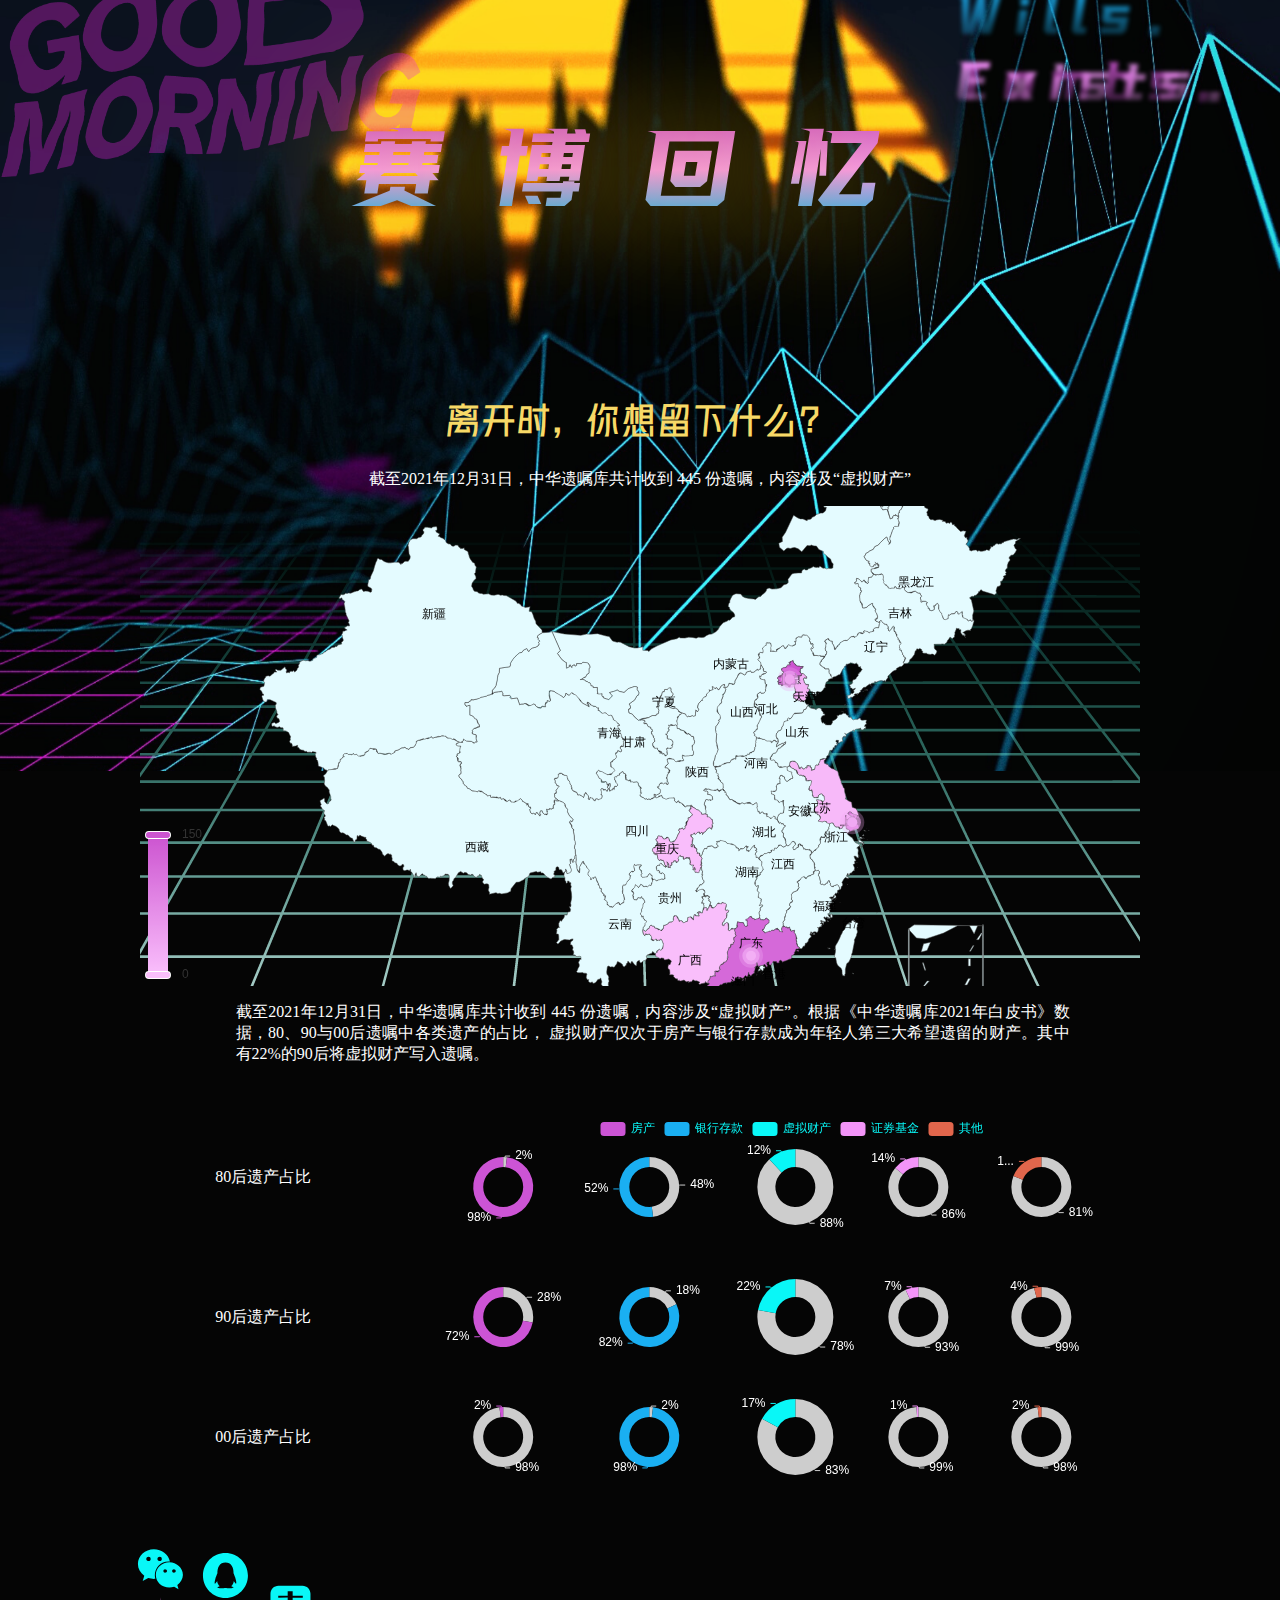
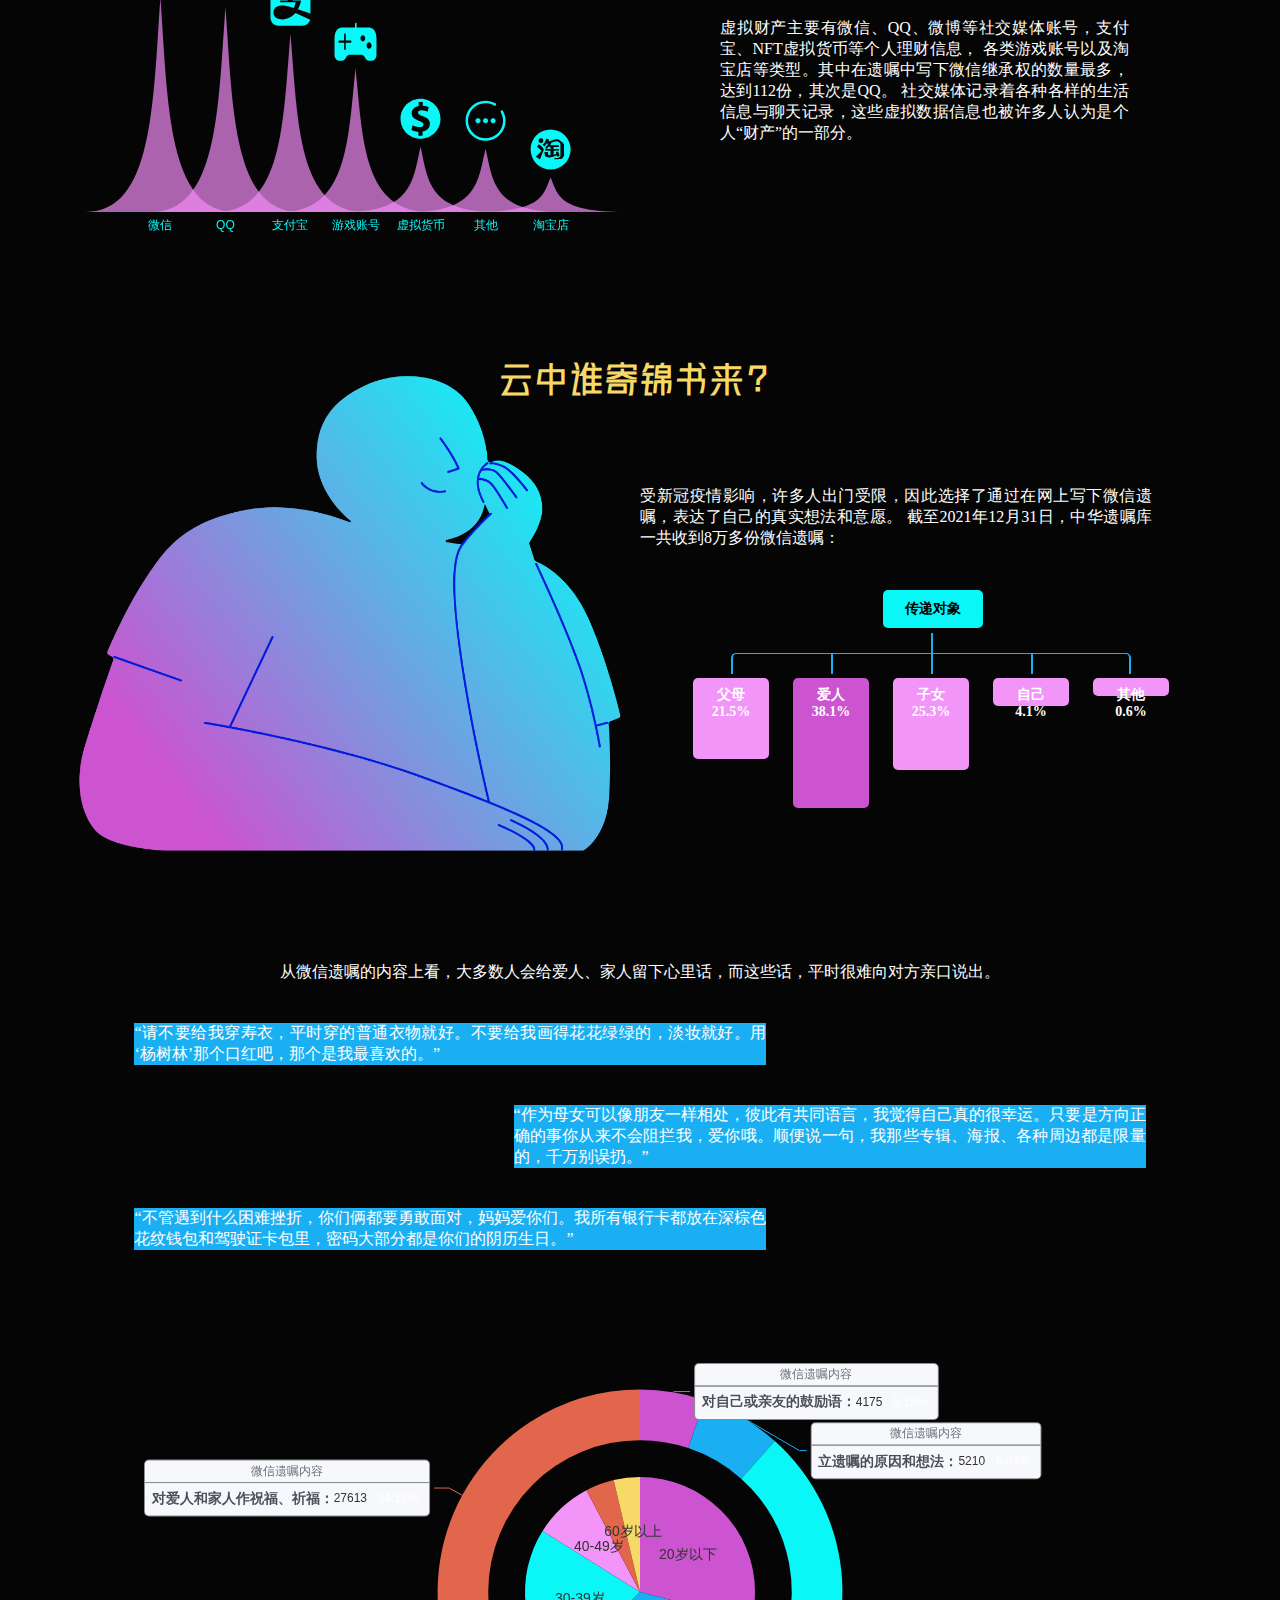
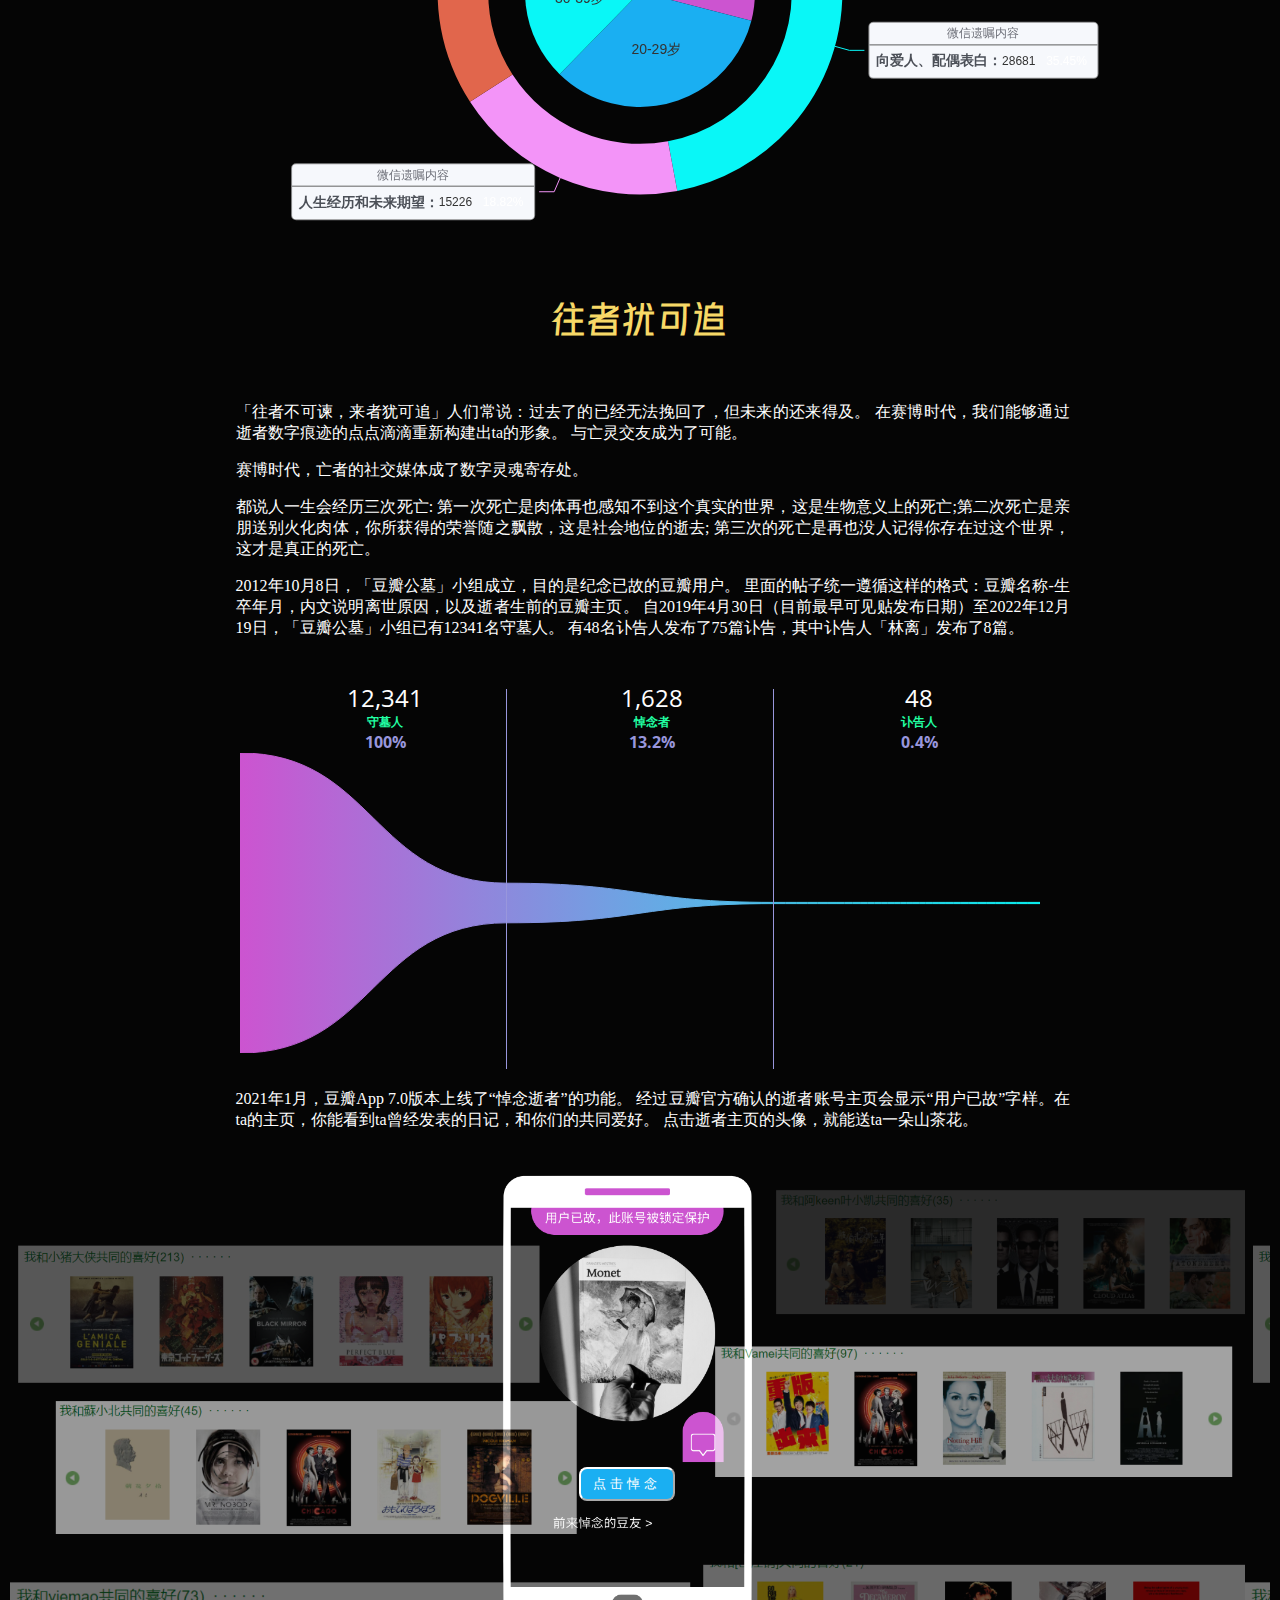
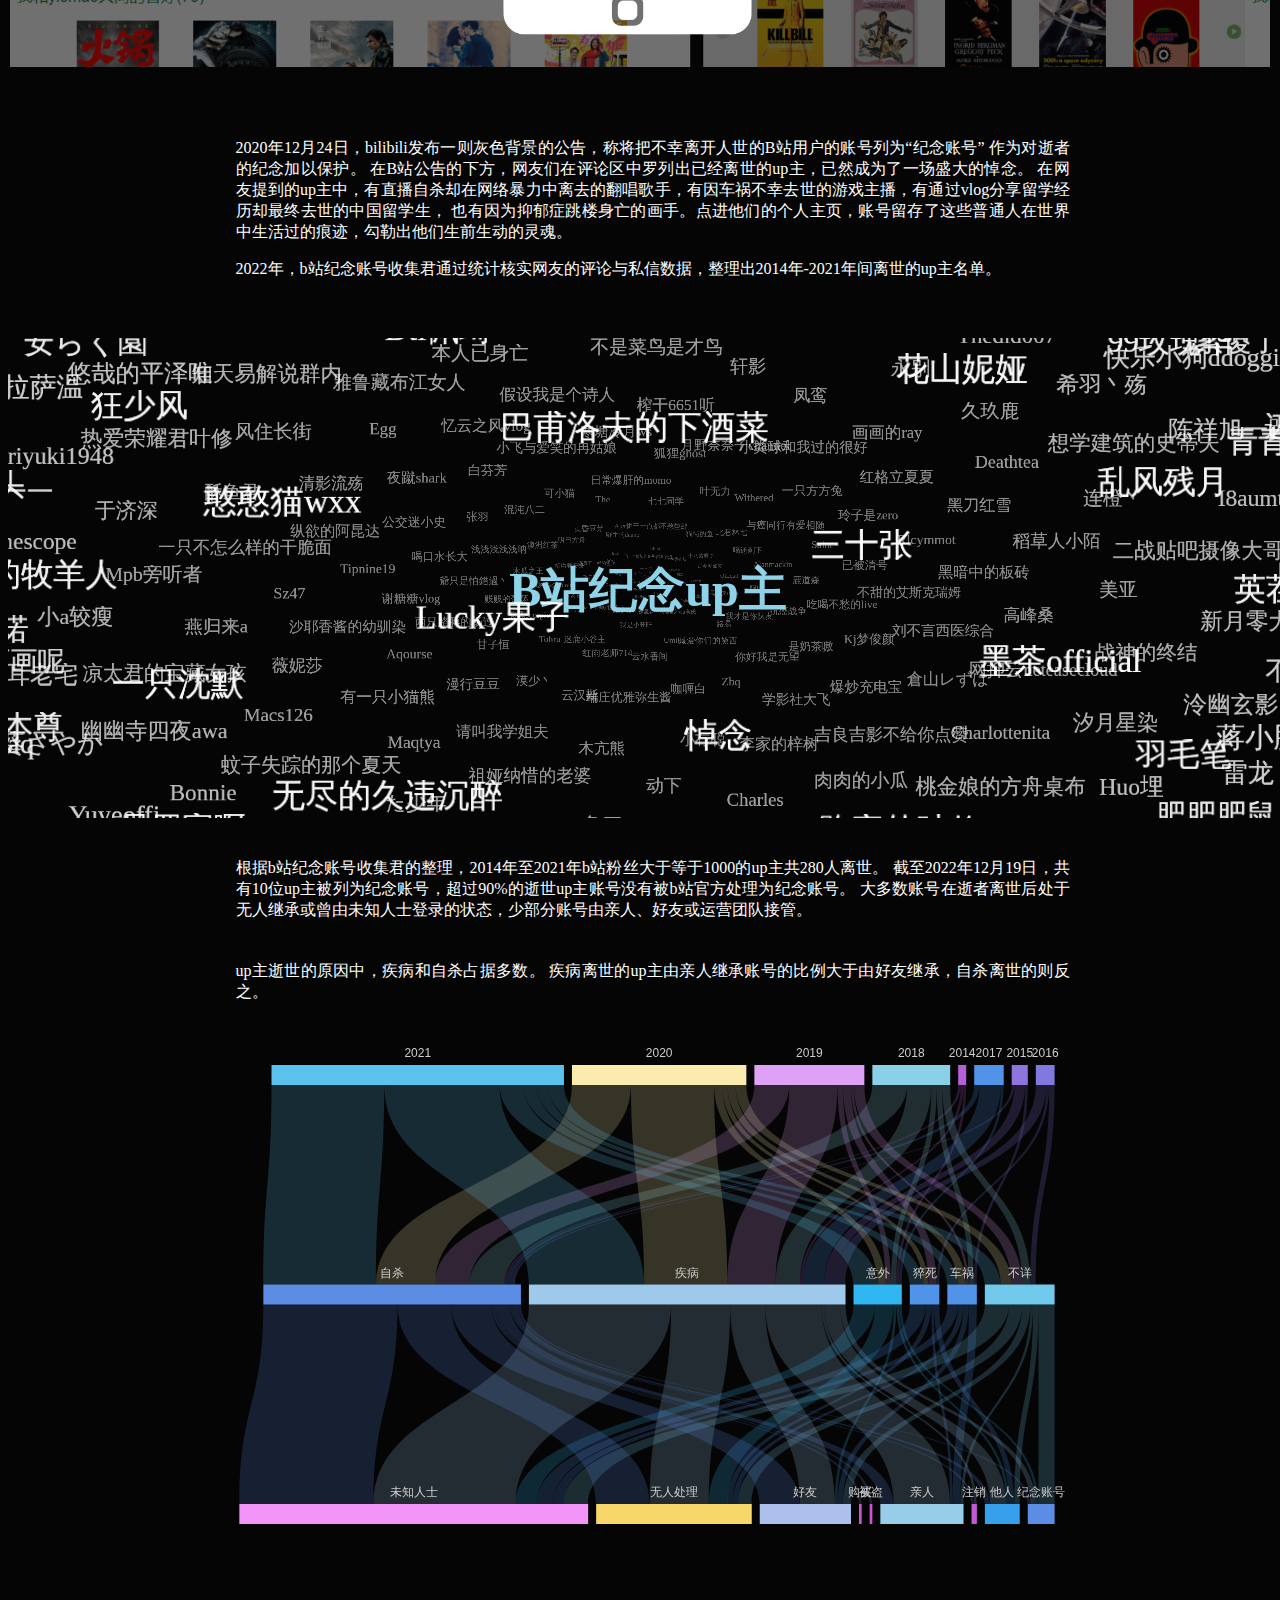
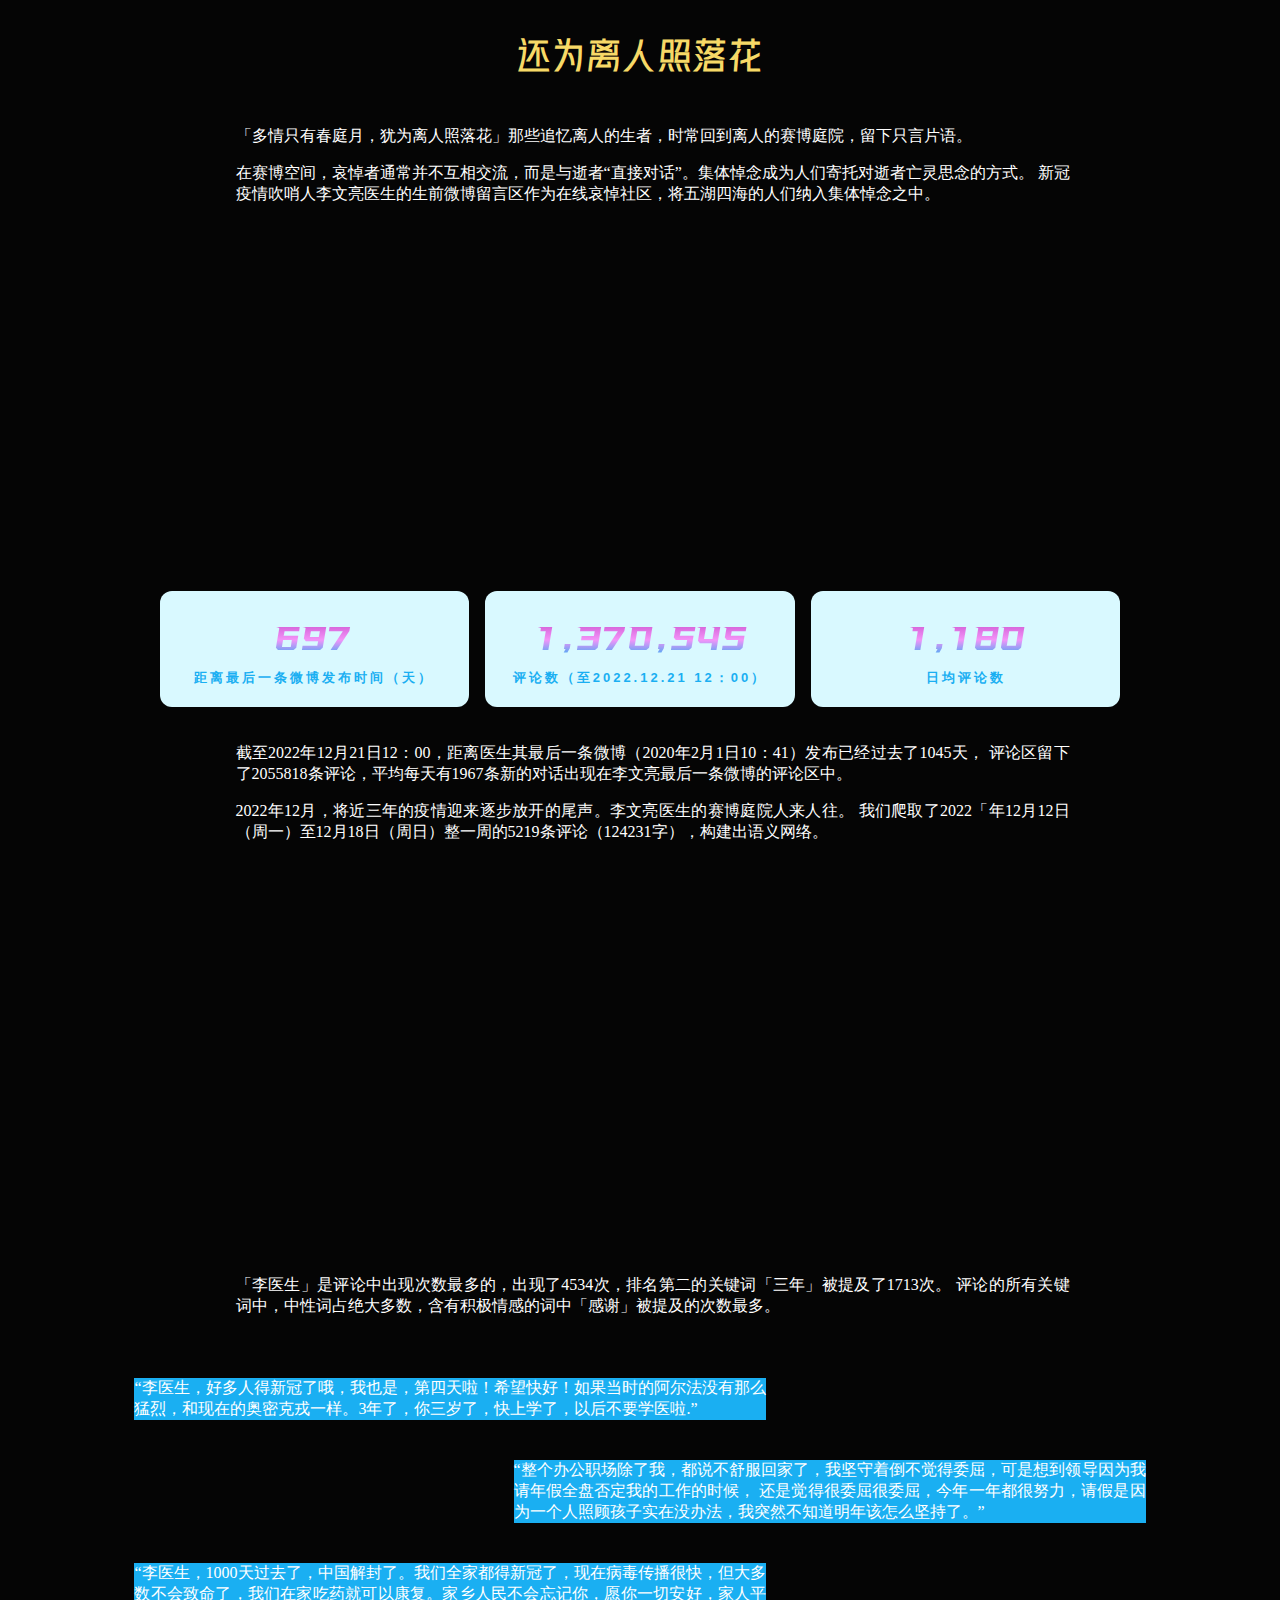
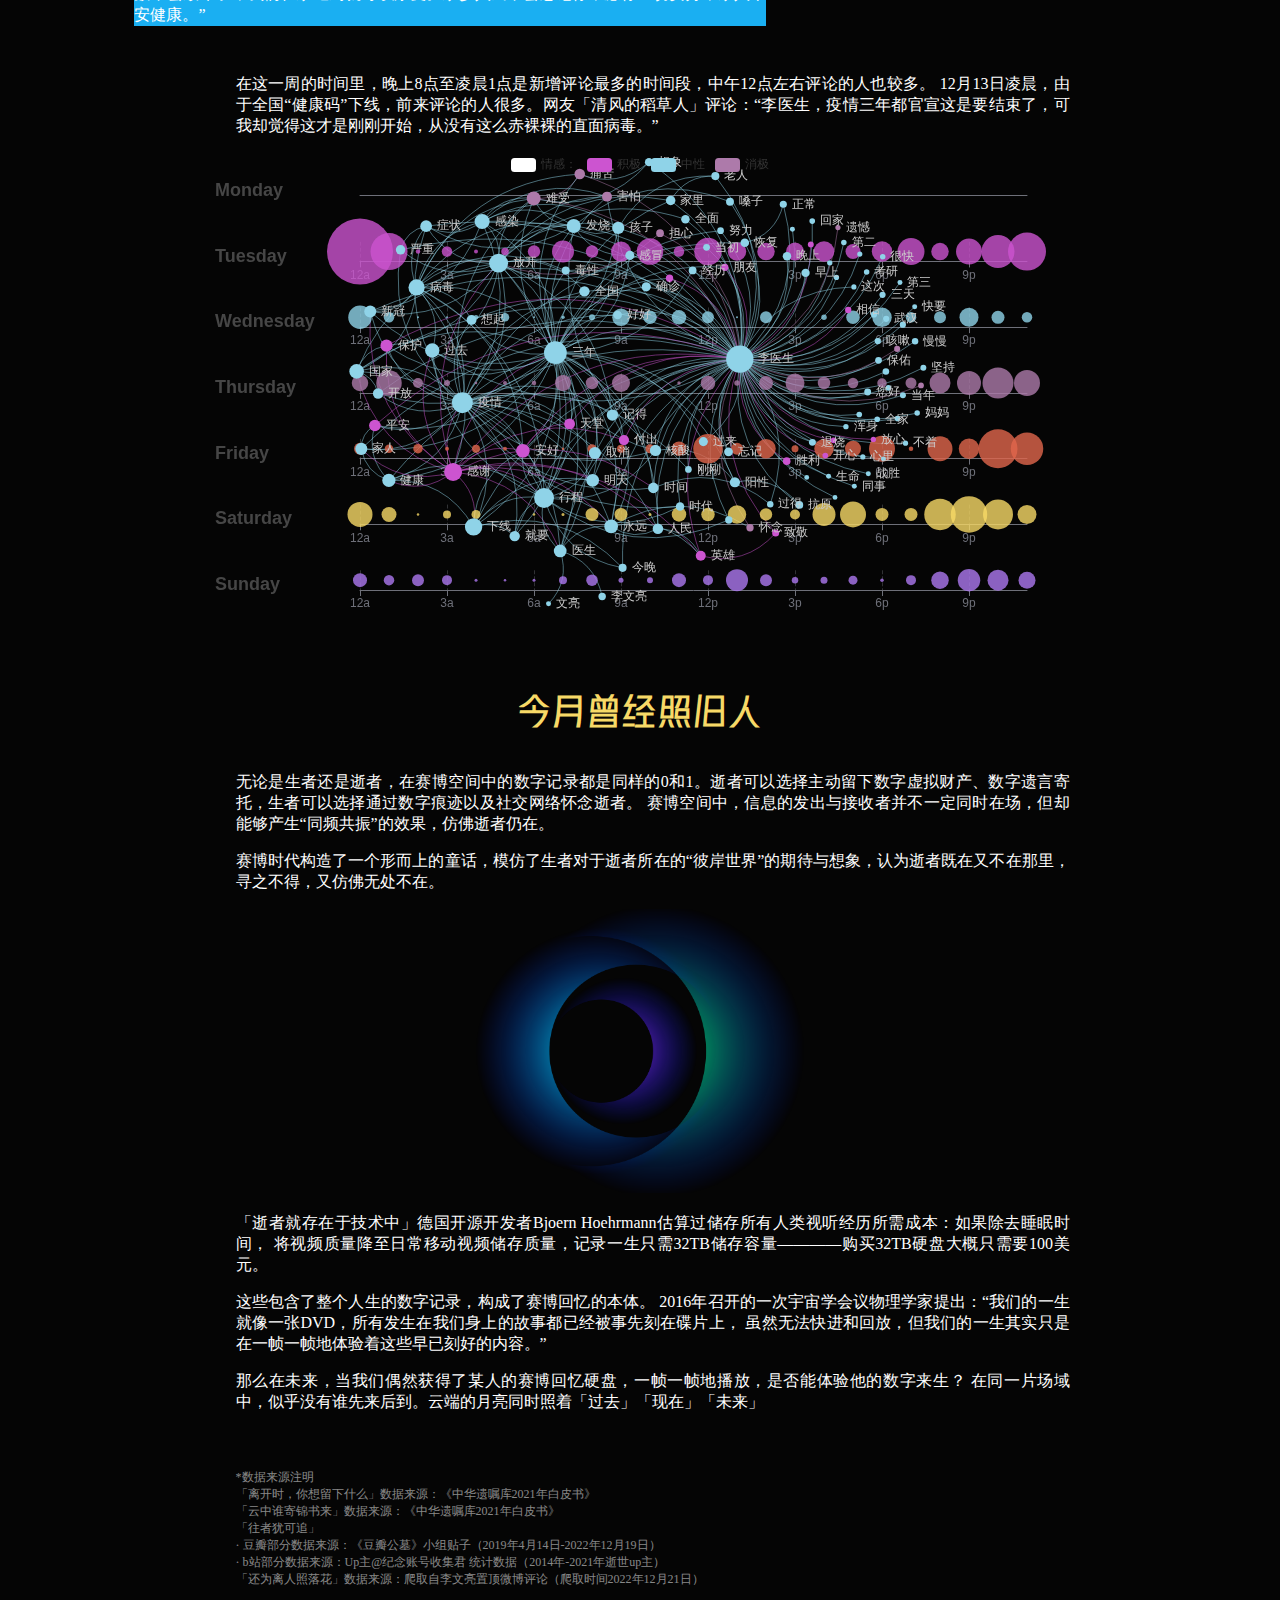
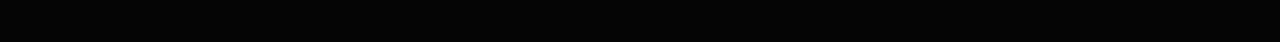
==== cyberdeath/index.html @ dbf86b45 "main" ====
<!DOCTYPE html>
<html>
    <head>
        <title>赛博回忆</title>
        <!-- 引用外部css -->
        <link rel="stylesheet" href="./css.css">
        <link rel="stylesheet" href="style2.css">
        <link rel="stylesheet" type="text/css" href="dist/css/main.min.css">
          <link rel="stylesheet" type="text/css" href="dist/css/theme.min.css">
        <!-- 引用外部javascript -->
        <script src="jquery.min.js" type="text/javascript"></script>
        <script src="tagcanvas.js" type="text/javascript"></script>
        <script src="js.js" type="text/javascript"></script>
        <script src="purple-passion.js" type="text/javascript"></script>
        <script src="echarts.min.js" type="text/javascript"></script>

    </head>
    <body>
      <h2 class="neon">赛博回忆</h2>
      <div>
        <div class="mask">
          <span data-show>Wills.</span>
          <span>Tombs.</span>
          <span>Exists.</span>
          <!-- <span>an arcade.</span> -->
        </div>
      </div>
<!-- map -->
<div class="box" style="width:100%;margin:0 auto">
    <h3>离开时，你想留下什么？</h3>
    <p class="text">截至2021年12月31日，中华遗嘱库共计收到 445 份遗嘱，内容涉及“虚拟财产”</p>
    <div id="map" style="margin:0 auto;width:1000px;height:480px;  background-image: url('img/bg/wang.png')">
      <script type="text/javascript">
        let mEcharts = echarts.init(document.getElementById('map'),'purple-passion')
        // 每个省份的遗嘱人数
        let DataPM = [
            {name: '北京', value: '148'},
            {name: '天津', value: '19'},
            {name: '广东', value: '121'},
            {name: '江苏', value: '9'},
            {name: '上海', value: '132'},
            {name: '重庆', value: '3'},
            {name: '广西', value: '2'},
            {name: '杭州', value: '7'},
            {name: '其他地区', value: '4'},
        ]
        // 涟漪特效的坐标
        let scatterData = [
            {value: [116.405285,39.904989]},
            {value: [121.472644,31.231706]},
            {value: [113.280637,23.125178]}
        ]
        // 使用axios获取中国地图的json数据，获取成功之后，调用回调函数
        $.get('json/map/china.json', function(ret) {
            // echarts全局注册中国地图
            echarts.registerMap('china', ret)
            let option = {
                geo: {
                    // 类型为地图
                    type: 'map',
                    // 地图的数据，必须和echarts全局中注册的china名称一致
                    map: 'china',
                    // 显示地图各个省份的名称
                    label: {
                        show: true},
                    // 地图的缩放比例
                    zoom:1.52,
                    // 设置允许拖动缩放
                    roam: true,
                    // 以经纬度作为地图的中心点
                    // center: [121.509062, 25.044332]
                    itemStyle:{areaColor:'#E4FBFF',
                    aspectScale:0.5
                    }
                },
                tooltip: {
                  trigger: 'item',
                  showDelay: 0,
                  transitionDuration: 0.2
                },
                series: [
                    {name: '涉及虚拟财产遗嘱数',
                        // 每个省的遗嘱数据
                        data: DataPM,
                        // 将数据和geo进行关联
                        geoIndex: 0,
                        // 关联的类型
                        type: 'map'
                    },
                    {
                        // 图形类型为涟漪图
                        type: 'effectScatter',
                        // 涟漪的坐标数据
                        data: scatterData,
                        // 以geo为坐标进行显示
                        coordinateSystem: 'geo',
                        // 涟漪特效的配置
                        rippleEffect: {
                            // 特效的缩放比例
                            scale: 3
                        }
                    }
                ],
                //
                visualMap: {
                    // 指定最小值
                    min: 0,
                    // 指定最大值
                    max: 150,
                    // 指定空气质量变化的颜色
                    inRange: {
                        color: ['#FABFFC', '#cc54d0']
                    },
                    // 出现滑块，过滤空气质量的城市
                    calculable: true
                }
            }
            // 指定配置及数据到echarts中
            mEcharts.setOption(option)
        })
      </script>
    </div>
</div>

<!-- 三代人遗嘱对比 -->
<div style="width:100%;height:400px;margin-bottom:120px">
  <p class="text" style="width:66%;padding-left:18%;text-align:justify">
    截至2021年12月31日，中华遗嘱库共计收到 445 份遗嘱，内容涉及“虚拟财产”。根据《中华遗嘱库2021年白皮书》数据，80、90与00后遗嘱中各类遗产的占比，
    虚拟财产仅次于房产与银行存款成为年轻人第三大希望遗留的财产。其中有22%的90后将虚拟财产写入遗嘱。</p><br><br>
  <!-- 80后 -->
  <div style="width:24%;height:140px;float:left">
    <p class="text" style="margin-top: 50px;float:right;">80后遗产占比</p>
  </div>
  <div id="pie" style="height:140px;width:76%;float:right;">

    <!-- !!!! 饼图绘制 !!!! -->
      <script type="text/javascript">
        var myChart = echarts.init(document.getElementById('pie'),'purple-passion');

        var labelTop = {
            normal : {
              label : {
                  show : true,
                  position : 'center',
                  formatter : '{b}',
                  textStyle: {
                    baseline : 'bottom'
                  }
              },
              labelLine : {
                  show : false
                },
              }
          };

        var labelFromatter = {
          normal : {
            label : {
                formatter : function (params){
                    return params.value + '%'
                },
            textStyle: {
                    baseline : 'top'
                }
            },
            labelLine : {
                show :true,
                length:1,
                length2:5
            }
          },
        };
        var labelBottom = {
            normal : {
              color: 'rgba(255,255,255,0.8)',
              label : {
                  show : true,
                  position : 'center'
              },
              labelLine : {
                  show : false,
              }
            },

            };
        var radius = [20, 30];

        myChart.setOption({
        color:["#cc54d5",
          "#1aaff2",
          "#09F7F7",
          "#f394f8",
          "#e1664c",
          "#f7d967",
          ],
        legend: {
          x : 'center',
          y : 'top',
          color:'#fff',
          textStyle:{color:'#09F7F7'},
          data:[
              '房产','银⾏存款','虚拟财产','证券基⾦','其他']},

        series : [
          {
              type : 'pie',
              center : ['20%', '50%'],
              radius : radius,
              x: '0%', // for funnel
              itemStyle : labelFromatter,
              data : [
                  {name:'other', value:2, itemStyle : labelBottom},
                  {name:'房产', value:98,itemStyle : labelTop}
              ]
          },
          {
              type : 'pie',
              center : ['20%', '50%'],
              radius : radius,
              x:'19%', // for funnel
              itemStyle : labelFromatter,
              data : [
                  {name:'other', value:48, itemStyle : labelBottom},
                  {name:'银⾏存款', value:52,itemStyle : labelTop}
              ]
          },
          {
              type : 'pie',
              center : ['20%', '50%'],
              radius : [20, 38],
              x:'38%', // for funnel
              itemStyle : labelFromatter,
              data : [
                  {name:'other', value:88, itemStyle : labelBottom},
                  {name:'虚拟财产', value:12,itemStyle : labelTop}
              ]
          },
          {
              type : 'pie',
              center :['20%', '50%'],
              radius : radius,
              x:'54%', // for funnel
              itemStyle : labelFromatter,
              data : [
                  {name:'other', value:86, itemStyle : labelBottom},
                  {name:'证券基⾦', value:14,itemStyle : labelTop}
              ]
          },
          {
              type : 'pie',
              center : ['20%', '50%'],
              radius : radius,
              x:'70%', // for funnel
              itemStyle : labelFromatter,
              data : [
                  {name:'other', value:81, itemStyle : labelBottom},
                  {name:'其他', value:19,itemStyle : labelTop}
              ]
          },

        ],
        label: {
          color: "#fff"
        }
            });
      </script>
  </div>
  <!-- 90后 -->
  <div style="width:24%;height:120px;float:left;">
    <p class="text" style="margin-top: 50px;float:right;">90后遗产占比</p>
  </div>
  <div id="pie2" style="height:120px;width:76%;float:right;">
    <!-- !!!! 饼图绘制 !!!! -->
      <script type="text/javascript">
        var myChart = echarts.init(document.getElementById('pie2'),'purple-passion');
        var labelTop = {
            normal : {
              label : {
                  show : true,
                  position : 'center',
                  formatter : '{b}',
                  textStyle: {
                    baseline : 'bottom'
                  }
              },
              labelLine : {
                  show : false
                },
              }
          };

        var labelFromatter = {
          normal : {
            label : {
                formatter : function (params){
                    return params.value + '%'
                },
            textStyle: {
                    baseline : 'top'
                }
            },
            labelLine : {
                show :true,
                length:1,
                length2:5
            }
          },
        };
        var labelBottom = {
            normal : {
              color: 'rgba(255,255,255,0.8)',
              label : {
                  show : true,
                  position : 'center'
              },
              labelLine : {
                  show : false,
              }
            },

            };
        var radius = [20, 30];

        myChart.setOption({
        color:["#cc54d5",
          "#1aaff2",
          "#09F7F7",
          "#f394f8",
          "#e1664c",
          "#f7d967",
          ],

        series : [
          {
              type : 'pie',
              center : ['20%', '50%'],
              radius : radius,
              x: '0%', // for funnel
              itemStyle : labelFromatter,
              data : [
                  {name:'other', value:28, itemStyle : labelBottom},
                  {name:'房产', value:72,itemStyle : labelTop}
              ]
          },
          {
              type : 'pie',
              center : ['20%', '50%'],
              radius : radius,
              x:'19%', // for funnel
              itemStyle : labelFromatter,
              data : [
                  {name:'other', value:18, itemStyle : labelBottom},
                  {name:'银⾏存款', value:82,itemStyle : labelTop}
              ]
          },
          {
              type : 'pie',
              center : ['20%', '50%'],
              radius : [20, 38],
              x:'38%', // for funnel
              itemStyle : labelFromatter,
              data : [
                  {name:'other', value:78, itemStyle : labelBottom},
                  {name:'虚拟财产', value:22,itemStyle : labelTop}
              ]
          },
          {
              type : 'pie',
              center :['20%', '50%'],
              radius : radius,
              x:'54%', // for funnel
              itemStyle : labelFromatter,
              data : [
                  {name:'other', value:93, itemStyle : labelBottom},
                  {name:'证券基⾦', value:7,itemStyle : labelTop}
              ]
          },
          {
              type : 'pie',
              center : ['20%', '50%'],
              radius : radius,
              x:'70%', // for funnel
              itemStyle : labelFromatter,
              data : [
                  {name:'other', value:99, itemStyle : labelBottom},
                  {name:'其他', value:4,itemStyle : labelTop}
              ]
          }

        ],
        label: {
          color: "#fff"
        }
            });
      </script>
  </div>
  <!-- 00后 -->
        <div style="width:24%;height:120px;float:left;margin">
          <p class="text" style="margin-top: 50px;float:right;">00后遗产占比</p>
        </div>
        <div id="pie3" style="height:120px;width:76%;float:right;">
          <!-- !!!! 饼图绘制 !!!! -->
            <script type="text/javascript">
              var myChart = echarts.init(document.getElementById('pie3'),'purple-passion');
              var labelTop = {
                  normal : {
                    label : {
                        show : true,
                        position : 'center',
                        formatter : '{b}',
                        textStyle: {
                          baseline : 'bottom'
                        }
                    },
                    labelLine : {
                        show : false
                      },
                    }
                };

              var labelFromatter = {
                normal : {
                  label : {
                      formatter : function (params){
                          return params.value + '%'
                      },
                  textStyle: {
                          baseline : 'top'
                      }
                  },
                  labelLine : {
                      show :true,
                      length:1,
                      length2:5
                  }
                },
              };
              var labelBottom = {
                  normal : {
                    color: 'rgba(255,255,255,0.8)',
                    label : {
                        show : true,
                        position : 'center'
                    },
                    labelLine : {
                        show : false,
                    }
                  },

                  };
              var radius = [20, 30];

              myChart.setOption({
              color:["#cc54d5",
                "#1aaff2",
                "#09F7F7",
                "#f394f8",
                "#e1664c",
                "#f7d967",
                ],


              series : [
                {
                    type : 'pie',
                    center : ['20%', '50%'],
                    radius : radius,
                    x: '0%', // for funnel
                    itemStyle : labelFromatter,
                    data : [
                        {name:'other', value:98, itemStyle : labelBottom},
                        {name:'房产', value:2,itemStyle : labelTop}
                    ]
                },
                {
                    type : 'pie',
                    center :  ['20%', '50%'],
                    radius : radius,
                    x:'19%', // for funnel
                    itemStyle : labelFromatter,
                    data : [
                        {name:'other', value:2, itemStyle : labelBottom},
                        {name:'银⾏存款', value:98,itemStyle : labelTop}
                    ]
                },
                {
                    type : 'pie',
                    center : ['20%', '50%'],
                    radius : [20, 38],
                    x:'38%', // for funnel
                    itemStyle : labelFromatter,
                    data : [
                        {name:'other', value:83, itemStyle : labelBottom},
                        {name:'虚拟财产', value:17,itemStyle : labelTop}
                    ]
                },
                {
                    type : 'pie',
                    center :['20%', '50%'],
                    radius : radius,
                    x:'54%', // for funnel
                    itemStyle : labelFromatter,
                    data : [
                        {name:'other', value:99, itemStyle : labelBottom},
                        {name:'证券基⾦', value:1,itemStyle : labelTop}
                    ]
                },
                {
                    type : 'pie',
                    center : ['20%', '50%'],
                    radius : radius,
                    x:'70%', // for funnel
                    itemStyle : labelFromatter,
                    data : [
                        {name:'other', value:98, itemStyle : labelBottom},
                        {name:'其他', value:2,itemStyle : labelTop}
                    ]
                },

              ],
              label: {
                color: "#fff"
              }
                  });
            </script>
        </div>
</div>

<!-- 虚拟财产类型 -->
<div class="box" style="width:90%;height:360px;margin:0 auto">
    <div style="float: right;width:50%;">
      <p class="text-long" style="padding:80px">
        虚拟财产主要有微信、QQ、微博等社交媒体账号，支付宝、NFT虚拟货币等个人理财信息，
        各类游戏账号以及淘宝店等类型。其中在遗嘱中写下微信继承权的数量最多，达到112份，其次是QQ。
        社交媒体记录着各种各样的生活信息与聊天记录，这些虚拟数据信息也被许多人认为是个人“财产”的一部分。
        </p>
    </div>
    <div id="container" style="width:50%;height:360px;margin:0"></div>
    <script type="text/javascript">
      var dom = document.getElementById('container');
      var myChart = echarts.init(dom, 'purple-passion', {
        renderer: 'canvas',
        useDirtyRect: false
      });
      var app = {};
      var option;
      const pathSymbols = {
        taobao:
          'path://M512 73.28A438.72 438.72 0 1 0 950.72 512 438.72 438.72 0 0 0 512 73.28zM301.44 266.4a52.64 52.64 0 1 1-52.64 52.64 52.64 52.64 0 0 1 52.64-52.64z m-23.68 464l-89.12-64s124.96-102.56 117.92-136.64-93.12-76.64-93.12-76.64l40-56.48s102.56 67.04 109.6 120.16-85.28 213.44-85.28 213.44z m529.44-100.16s-8.32 67.2-65.92 90.72-146.24 5.92-146.24 5.92l4.8-36.64s52.96 11.84 85.92 1.28a67.2 67.2 0 0 0 42.56-36.64V392a75.04 75.04 0 0 0-35.36-45.92c-30.72-18.72-46.08-16-79.04-11.68a393.44 393.44 0 0 0-83.68 28.16l-28.16 55.36h190.88v37.76H576v47.2h121.6v32.96l-119.04 4.64v89.6l56.64-24.8-4.64-38.88 45.92-9.44 34.08 89.6L654.08 672l-7.2-32s-106.88 45.12-149.76 48-84.96-6.72-105.44-35.68-16-87.2-16-87.2l76.16 1.92a82.08 82.08 0 0 0 9.12 54.08c15.04 20.96 48.96 16 48.96 16v-99.04l-117.76-3.52v-32H512l-1.28-47.2-36.96-7.36s-30.56 48-50.72 46.56S400 466.24 400 466.24l64.8-80-35.2-3.68-53.12 62.56-40-35.36a294.56 294.56 0 0 0 51.84-64 281.28 281.28 0 0 0 30.56-75.36l64.8 25.92-18.88 36.48s4.8 4.8 21.28 2.4 124.96-56.48 199.04-43.52 121.44 71.84 121.44 117.76z',
        weixin:
          'path://M664.250054 368.541681c10.015098 0 19.892049 0.732687 29.67281 1.795902-26.647917-122.810047-159.358451-214.077703-310.826188-214.077703-169.353083 0-308.085774 114.232694-308.085774 259.274068 0 83.708494 46.165436 152.460344 123.281791 205.78483l-30.80868 91.730191 107.688651-53.455469c38.558178 7.53665 69.459978 15.308661 107.924012 15.308661 9.66308 0 19.230993-0.470721 28.752858-1.225921-6.025227-20.36584-9.521864-41.723264-9.521864-63.862493C402.328693 476.632491 517.908058 368.541681 664.250054 368.541681zM498.62897 285.87389c23.200398 0 38.557154 15.120372 38.557154 38.061874 0 22.846334-15.356756 38.156018-38.557154 38.156018-23.107277 0-46.260603-15.309684-46.260603-38.156018C452.368366 300.994262 475.522716 285.87389 498.62897 285.87389zM283.016307 362.090758c-23.107277 0-46.402843-15.309684-46.402843-38.156018 0-22.941502 23.295566-38.061874 46.402843-38.061874 23.081695 0 38.46301 15.120372 38.46301 38.061874C321.479317 346.782098 306.098002 362.090758 283.016307 362.090758zM945.448458 606.151333c0-121.888048-123.258255-221.236753-261.683954-221.236753-146.57838 0-262.015505 99.348706-262.015505 221.236753 0 122.06508 115.437126 221.200938 262.015505 221.200938 30.66644 0 61.617359-7.609305 92.423993-15.262612l84.513836 45.786813-23.178909-76.17082C899.379213 735.776599 945.448458 674.90216 945.448458 606.151333zM598.803483 567.994292c-15.332197 0-30.807656-15.096836-30.807656-30.501688 0-15.190981 15.47546-30.477129 30.807656-30.477129 23.295566 0 38.558178 15.286148 38.558178 30.477129C637.361661 552.897456 622.099049 567.994292 598.803483 567.994292zM768.25071 567.994292c-15.213493 0-30.594809-15.096836-30.594809-30.501688 0-15.190981 15.381315-30.477129 30.594809-30.477129 23.107277 0 38.558178 15.286148 38.558178 30.477129C806.808888 552.897456 791.357987 567.994292 768.25071 567.994292z',
        qq:
          'path://M512 64C264.6 64 64 264.6 64 512s200.6 448 448 448 448-200.6 448-448S759.4 64 512 64z m210.5 612.4c-11.5 1.4-44.9-52.7-44.9-52.7 0 31.3-16.2 72.2-51.1 101.8 16.9 5.2 54.9 19.2 45.9 34.4-7.3 12.3-125.6 7.9-159.8 4-34.2 3.8-152.5 8.3-159.8-4-9.1-15.2 28.9-29.2 45.8-34.4-35-29.5-51.1-70.4-51.1-101.8 0 0-33.4 54.1-44.9 52.7-5.4-0.7-12.4-29.6 9.4-99.7 10.3-33 22-60.5 40.2-105.8-3.1-116.9 45.3-215 160.4-215 113.9 0 163.3 96.1 160.4 215 18.1 45.2 29.9 72.8 40.2 105.8 21.7 70.1 14.6 99.1 9.3 99.7z',

        game:
          'path://M1009.2544 537.2928 1009.2544 434.8928c0-162.9184-114.176-198.9632-187.2896-198.9632L541.9008 235.9296c0.4096-1.536 0.7168-3.2768 0.7168-4.9152l0-65.8432c0-10.3424-8.3968-18.7392-18.7392-18.7392-10.3424 0-18.7392 8.3968-18.7392 18.7392l0 65.8432c0 1.7408 0.2048 3.3792 0.7168 4.9152l-3.8912 0L210.2272 235.9296c-73.1136 0-187.2896 36.0448-187.2896 198.9632l0 102.5024 0 29.9008 0 163.4304c0 59.5968 48.3328 107.9296 107.9296 107.9296 17.408 0 34.816 0 52.1216 0 0 0 58.1632 3.6864 86.016-27.5456 16.5888-18.6368 25.1904-31.8464 25.1904-31.8464 20.5824-27.7504 50.176-41.984 83.968-46.592 7.3728-1.024 14.9504-1.6384 22.4256-1.9456l76.0832 0 129.6384 0c7.4752 0.3072 40.1408 0.9216 47.616 1.9456 33.792 4.608 63.3856 18.8416 83.968 46.592 0 0 8.704 13.2096 25.1904 31.8464 27.8528 31.3344 86.016 27.5456 86.016 27.5456 17.408 0 34.816 0 52.1216 0 59.5968 0 107.9296-48.3328 107.9296-107.9296L1009.152 567.1936 1009.2544 537.2928zM401.2032 510.5664l-114.176 0.3072L286.72 625.2544c0 10.3424-8.3968 18.7392-18.7392 18.7392l0 0c-10.3424 0-18.7392-8.3968-18.7392-18.7392l0.2048-114.2784-114.0736 0.3072 0 0c-10.3424 0-18.7392-8.3968-18.7392-18.7392 0-10.3424 8.2944-18.7392 18.7392-18.7392l114.2784-0.3072 0.2048-114.4832c0-10.3424 8.3968-18.7392 18.7392-18.7392l0 0c10.3424 0 18.7392 8.3968 18.7392 18.7392l-0.2048 114.3808 114.0736-0.3072 0 0c10.3424 0 18.7392 8.3968 18.7392 18.7392C419.9424 502.0672 411.5456 510.464 401.2032 510.5664zM688.2304 488.1408c-31.232 0-56.6272-25.3952-56.6272-56.6272 0-31.232 25.3952-56.5248 56.6272-56.5248s56.6272 25.3952 56.6272 56.5248C744.7552 462.7456 719.4624 488.1408 688.2304 488.1408zM834.56 621.2608c-32.256 0-58.4704-26.2144-58.4704-58.368 0-32.256 26.2144-58.4704 58.4704-58.4704 32.256 0 58.4704 26.2144 58.4704 58.4704C893.0304 595.0464 866.816 621.2608 834.56 621.2608z',
        money: 'path://M597.504 381.952c-73.216 0-132.608 59.392-132.608 132.608 0 73.216 59.392 132.608 132.608 132.608 73.216 0 132.608-59.392 132.608-132.608 0.512-72.704-59.392-132.608-132.608-132.608z m13.312 217.088v28.16H583.68v-26.112c-18.432-1.024-36.352-6.144-46.592-11.776l8.192-32.256c11.776 6.144 27.648 12.288 45.568 12.288 15.872 0 26.624-6.144 26.624-16.896 0-10.24-8.704-16.896-29.184-24.064-29.184-9.728-49.664-23.552-49.664-50.176 0-24.576 16.896-43.52 46.592-49.152v-26.112h27.136v24.064c17.92 0.512 30.72 4.608 39.936 9.216l-8.192 31.232c-6.656-3.072-19.968-9.728-39.424-9.728-17.92 0-23.552 8.192-23.552 15.872 0 8.704 9.728 14.848 33.28 23.552 32.768 11.776 45.568 26.624 45.568 51.712-0.512 24.064-17.408 45.056-49.152 50.176z',
        zfb: 'path://M492.343 777.511c-67.093 32.018-144.129 51.939-227.552 32.27-83.424-19.678-142.626-73.023-132.453-171.512 10.192-98.496 115.478-132.461 202.07-132.461 86.622 0 250.938 56.122 250.938 56.122s13.807-30.937 27.222-66.307c13.405-35.365 17.21-63.785 17.21-63.785H279.869v-35.067h169.995v-67.087l-211.925 1.526v-44.218h211.925v-100.63h111.304v100.629H788.35v44.218l-227.181 1.524v62.511l187.584 1.526s-3.391 35.067-27.17 98.852c-23.755 63.783-46.061 96.312-46.061 96.312L960 685.279V243.2C960 144.231 879.769 64 780.8 64H243.2C144.231 64 64 144.231 64 243.2v537.6C64 879.769 144.231 960 243.2 960h537.6c82.487 0 151.773-55.806 172.624-131.668L625.21 672.744s-65.782 72.748-132.867 104.767z',
        else: 'path://M736.1792 456.704c-19.92704-11.52512-44.48256-11.52512-64.40448 0s-32.19968 32.82432-32.19968 55.87456 12.27264 44.34944 32.19968 55.86944c19.92704 11.52512 44.48256 11.52512 64.40448 0 19.93216-11.52 32.19968-32.8192 32.19968-55.86944S756.11136 468.22912 736.1792 456.704zM997.71904 357.7088c-10.9312-34.4064-25.1904-67.37408-43.18208-98.6624-12.16512-21.15584-40.35072-22.93248-54.0416-3.39968-8.56064 12.20096-7.19872 24.61184-0.19968 37.36064 59.61216 108.55424 74.09152 223.05792 40.13056 342.07744-68.73088 240.91648-318.67904 377.15456-558.4128 305.82784-175.66208-52.25472-303.3344-211.02592-316.88192-394.368-5.53984-74.97728 6.90688-146.90816 36.8896-215.91552 82.54976-189.9776 293.2224-299.58656 495.7696-257.8176 46.5664 9.6 90.61888 25.79968 131.99872 49.2544 7.08608 4.00896 14.40768 6.69184 22.68672 5.41184 13.91104-2.15552 24.73472-12.30336 27.22816-25.43104 2.7392-14.39232-3.70176-27.47392-17.72544-35.25632C647.23456 3.03616 525.46048-15.55456 397.50656 13.0816 165.39136 65.02912 0.05632 273.18272 0 511.65184c-0.00512 38.14912 4.0192 75.87328 12.42112 113.06496 65.00864 287.8208 359.52128 461.42976 642.048 378.55232 199.6288-58.56256 343.83872-232.51456 364.79488-440.70912C1026.2784 492.88704 1018.94144 424.51456 997.71904 357.7088zM478.62784 456.704c-19.92704 11.52512-32.2048 32.82432-32.2048 55.87456 0 35.63008 28.83584 64.51712 64.40448 64.51712s64.40448-28.88704 64.40448-64.51712c0-23.05024-12.27264-44.34944-32.2048-55.87456C523.10528 445.17888 498.55488 445.17888 478.62784 456.704zM285.60896 456.704c-19.92704 11.52512-32.2048 32.82432-32.2048 55.87456s12.27264 44.34944 32.2048 55.86944c19.92704 11.52512 44.47744 11.52512 64.40448 0 19.92704-11.52 32.19968-32.8192 32.19968-55.86944s-12.27264-44.34944-32.19968-55.87456C330.0864 445.17888 305.53088 445.17888 285.60896 456.704z',
      };
      option = {
        tooltip: {
          trigger: 'axis',
          axisPointer: {
            type: 'none'
          },
          formatter: function (params) {
            return params[0].name + ': ' + params[0].value;
          }
        },
        xAxis: {
          data: ['微信', 'QQ', '支付宝', '游戏账号', '虚拟货币', '其他', '淘宝店'],
          axisTick: { show: false },
          axisLine: { show: false },
          axisLabel: {
            color: '#09F7F7'
          }
        },
        yAxis: {
          splitLine: { show: false },
          axisTick: { show: false },
          axisLine: { show: false },
          axisLabel: { show: false }
        },
        color: ['#09F7F7'],
        series: [
          {
            name: 'hill',
            type: 'pictorialBar',
            barCategoryGap: '-130%',
            // symbol: 'path://M0,10 L10,10 L5,0 L0,10 z',
            symbol: 'path://M0,10 L10,10 C5.5,10 5.5,5 5,0 C4.5,5 4.5,10 0,10 z',
            itemStyle: {
              opacity: 0.7
            },
            emphasis: {
              itemStyle: {
                opacity: 1
              }
            },
            color: ['#F28CF7'],
            data: [112, 107, 93, 75, 34, 33, 18],
            z: 10
          },
          {
            name: 'glyph',
            type: 'pictorialBar',
            barGap: '-100%',
            symbolPosition: 'end',
            symbolSize: 50,
            symbolOffset: [0, '-120%'],
            data: [
              {
                value: 112,
                symbol: pathSymbols.weixin,
                symbolSize: [45, 40]
              },
              {
                value: 107,
                symbol: pathSymbols.qq,
                symbolSize: [45, 45]
              },
              {
                value: 93,
                symbol: pathSymbols.zfb,
                symbolSize: [40, 40]
              },
              {
                value: 75,
                symbol: pathSymbols.game,
                symbolSize: [42, 38]
              },
              {
                value: 34,
                symbol: pathSymbols.money,
                symbolSize: [40, 40]
              },
              {
                value: 33,
                symbol: pathSymbols.else,
                symbolSize: [40, 40]
              },
              {
                value: 18,
                symbol: pathSymbols.taobao,
                symbolSize: [40, 40]
                },

              ]
            }
          ]
        };

          if (option && typeof option === 'object') {
            myChart.setOption(option);
          }

        window.addEventListener('resize', myChart.resize);
      </script>
</div>
<!-- 云中谁寄锦书来 -->
<div class="box" style="width:90%;height:660px;">
  <h3 style="padding-top:60px">云中谁寄锦书来？</h3><br>
  <div class="box" style="width:50%;float:left">
    <img src="img/2.png" style="width:880px;position:relative;left:0;bottom: 90px">
  </div>
    <div class="box" style="width:50%;float:left">
        <p class="text-long" style="width:90%;margin-top: 40px">
          受新冠疫情影响，许多人出门受限，因此选择了通过在网上写下微信遗嘱，表达了自己的真实想法和意愿。
          截至2021年12月31日，中华遗嘱库一共收到8万多份微信遗嘱：
        </p>
        <form id="form1">

            <div class="tree" id="FamilyTreeDiv">

                <ul>

                    <li class="single">
                        <div>
                            <span class="female">传递对象</span>
                        </div>


                        <ul>
                            <li class="couple">

                                <div>
                                    <span class="male" style="height:64.5px">父母<br>21.5%</span>
                                </div>

                            </li>

                            <li class="couple">

                                <div>
                                    <span class="male" style="height:114.3px;background-color: #cc54d0;">爱人<br>38.1%</span>
                                </div>
                          </li>
                          <li class="couple">

                              <div>
                                  <span class="male" style="height:75.9px">子女<br>25.3%</span>
                              </div>

                          </li>

                          <li class="couple">

                              <div>
                                  <span class="male" style="height:12.3px">自己<br>4.1%</span>
                              </div>
                        </li>
                        <li class="couple">

                            <div>
                                <span class="male" style="height:1.8px">其他<br>0.6%</span>
                            </div>
                      </li>

                </ul>

            </div>

        </form>
    </div>
</div>

<!-- 寄托的话 -->
<div class="box"style="width:100%;height:400px;">
    <span class="text">
    从微信遗嘱的内容上看，大多数人会给爱人、家人留下心里话，而这些话，平时很难向对方亲口说出。</span>
    <p class="text-long" style="width:50%;margin-top: 40px;margin-left:10%;background-color:#1aaff2">
      “请不要给我穿寿衣，平时穿的普通衣物就好。不要给我画得花花绿绿的，淡妆就好。用‘杨树林’那个口红吧，那个是我最喜欢的。”
    </p>
    <p class="text-long" style="width:50%;margin-top: 40px;margin-left:40%;background-color:#1aaff2">
  “作为母女可以像朋友一样相处，彼此有共同语言，我觉得自己真的很幸运。只要是方向正确的事你从来不会阻拦我，爱你哦。顺便说一句，我那些专辑、海报、各种周边都是限量的，千万别误扔。”
    </p>
    <p class="text-long" style="width:50%;margin-top: 40px;margin-left:10%;background-color:#1aaff2">
  “不管遇到什么困难挫折，你们俩都要勇敢面对，妈妈爱你们。我所有银行卡都放在深棕色花纹钱包和驾驶证卡包里，密码大部分都是你们的阴历生日。”
    </p>
</div>

<!-- 微信遗嘱内容 -->
<div id="content" style="width:100%;height:460px">
  <script type="text/javascript">
  var chartDom = document.getElementById('content');
    var myChart = echarts.init(chartDom, 'purple-passion');
    var option;

    option = {
      tooltip: {
        trigger: 'item',
        formatter: '{a} <br/>{b}: {c} ({d}%)'
      },
      color: [
          "#cc54d0",
          "#1aaff2",
          "#09F7F7",
          "#f394f8",
          "#e1664c",
          "#f7d967"
      ],
      legend: {
        data: [
          'Direct',
          'Marketing',
          'Search Engine',
          'Email',
          'Union Ads',
          'Video Ads'
        ]
      },
      series: [
        {
          name: '寄信人',
          type: 'pie',
          selectedMode: 'single',
          radius: [0, '50%'],
          label: {
            position: 'inner',
            fontSize: 14
          },
          labelLine: {
            show: false
          },
          data: [
            { value: 23472, name: '20岁以下' },
            { value: 26943, name: '20-29岁'},
            { value: 17476, name: '30-39岁'},
            { value: 6784, name: '40-49岁' },
            { value: 3249, name: '50-59岁' },
            { value: 2981, name: '60岁以上' }
          ]
        },
        {
          name: '微信遗嘱内容',
          type: 'pie',
          radius: ['66%', '88%'],

          label: {
            formatter: '{a|{a}}{abg|}\n{hr|}\n  {b|{b}：}{c}  {per|{d}%}  ',
            backgroundColor: '#F6F8FC',
            borderColor: '#8C8D8E',
            borderWidth: 1,
            borderRadius: 4,
            rich: {
              a: {
                color: '#6E7079',
                lineHeight: 22,
                align: 'center'
              },
              hr: {
                borderColor: '#8C8D8E',
                width: '100%',
                borderWidth: 1,
                height: 0
              },
              b: {
                color: '#4C5058',
                fontSize: 14,
                fontWeight: 'bold',
                lineHeight: 33
              },
              per: {
                color: '#fff',
                // backgroundColor: '#4C5058',
                padding: [3, 4],
                borderRadius: 4
              }
            }
          },
          data: [
            { value: 4175, name: '对自己或亲友的鼓励语' },
            { value: 5210, name: '立遗嘱的原因和想法' },
            { value: 28681, name: '向爱人、配偶表白' },
            { value: 15226, name: '人生经历和未来期望' },
            { value: 27613, name: '对爱人和家人作祝福、祈福' }
          ]
        }
      ]
      };

    option && myChart.setOption(option);

  </script>

</div>

<!-- 电子墓碑-豆瓣 -->
<div class="box" style="width:100%;height:1480px;">
  <h3 style="padding-top:60px">往者犹可追</h3><br>
  <p class="text" style="width:66%;padding-left:18%;text-align:justify">
    「往者不可谏，来者犹可追」人们常说：过去了的已经无法挽回了，但未来的还来得及。
    在赛博时代，我们能够通过逝者数字痕迹的点点滴滴重新构建出ta的形象。
    与亡灵交友成为了可能。</p>
    <p class="text" style="width:66%;padding-left:18%;text-align:justify">
      赛博时代，亡者的社交媒体成了数字灵魂寄存处。</p>
  <p class="text" style="width:66%;padding-left:18%;text-align:justify">
    都说人一生会经历三次死亡:  第一次死亡是肉体再也感知不到这个真实的世界，这是生物意义上的死亡;第二次死亡是亲朋送别火化肉体，你所获得的荣誉随之飘散，这是社会地位的逝去;
    第三次的死亡是再也没人记得你存在过这个世界，这才是真正的死亡。</p>

  <p class="text" style="width:66%;padding-left:18%;text-align:justify">
    2012年10月8日，「豆瓣公墓」小组成立，目的是纪念已故的豆瓣用户。
    里面的帖子统一遵循这样的格式：豆瓣名称-生卒年月，内文说明离世原因，以及逝者生前的豆瓣主页。
    自2019年4月30日（目前最早可见贴发布日期）至2022年12月19日，「豆瓣公墓」小组已有12341名守墓人。
    有48名讣告人发布了75篇讣告，其中讣告人「林离」发布了8篇。</p>
  <div class="example-funnels" style="margin-top:50px">
      <div class="funnel" id="examplefunnel0"></div>
      <div class="funnel" id="examplefunnel1"></div>
  </div>
  <script src="dist/js/funnel-graph.js"></script>
  <script>
      var examples = [
      {
          labels: ['守墓人', '悼念者', '讣告人'],
          colors: ['#cc54d0', '#09F7F7'],
          values: [12341, 1628, 48]
      }
    ];
      var graphs = [];
      for(var i = 0; i < examples.length; i++) {

          var graph = new FunnelGraph({
              container: '#examplefunnel' + i,
              gradientDirection: 'horizontal',
              data: examples[i],
              displayPercent: true,
              direction: 'horizontal',
              width: 800,
              height: 300,
              subLabelValue: 'percent'
          });

          graph.draw();
          graphs.push(graph);
      }
      console.log("Graphs spawned: ", graphs);
  </script>
  <!-- 豆瓣主页 -->
  <p class="text" style="width:66%;padding-left:18%;text-align:justify">
  2021年1月，豆瓣App 7.0版本上线了“悼念逝者”的功能。
  经过豆瓣官方确认的逝者账号主页会显示“用户已故”字样。在ta的主页，你能看到ta曾经发表的日记，和你们的共同爱好。
  点击逝者主页的头像，就能送ta一朵山茶花。</p>
  <div style="width:1260px;height:520px;margin:0 auto;background-image: url('img/0.png');background-size:98%">
    <button class="myButton" onclick="showimg()" style="margin-top:320px;margin-left:-26px">点击悼念</button>
    <p style="margin:0 auto;display:none" id="show">
      <img src="img/hua.png" style="width:90px;margin:0 auto;opacity:0;animation: warn 0.6s ease-out 0.6s;animation-fill-mode: forwards;">
    </p>
  </div>
  <script>
     function showimg(){
        document.getElementById('show').style.display="block";
     }
   </script>
</div>

<!-- b站电子墓碑数据统计 -->
<div class="box" style="width:100%;height:200px;">
  <p class="text" style="width:66%;padding-left:18%;text-align:justify">
    2020年12月24日，bilibili发布一则灰色背景的公告，称将把不幸离开人世的B站用户的账号列为“纪念账号” 作为对逝者的纪念加以保护。
    在B站公告的下方，网友们在评论区中罗列出已经离世的up主，已然成为了一场盛大的悼念。
  在网友提到的up主中，有直播自杀却在网络暴力中离去的翻唱歌手，有因车祸不幸去世的游戏主播，有通过vlog分享留学经历却最终去世的中国留学生，
  也有因为抑郁症跳楼身亡的画手。点进他们的个人主页，账号留存了这些普通人在世界中生活过的痕迹，勾勒出他们生前生动的灵魂。
  </p>
  <p class="text" style="width:66%;padding-left:18%;text-align:justify">
    2022年，b站纪念账号收集君通过统计核实网友的评论与私信数据，整理出2014年-2021年间离世的up主名单。
  </p>
</div>

<!-- 词云 -->
<div id="wordCloudContainer" width="680" height="540">
  <canvas width="1280" height="480" id="wordCloud" style="width: 100%">
    <ul>
      <li><a href="#">Neuuuuu</a></li>
      <li><a href="#">钻石の坷垃</a></li>
      <li><a href="#">木瓜之王</a></li>
      <li><a href="#">冷酷的k</a></li>
      <li><a href="#">新月零犬</a></li>
      <li><a href="#">黄昏豆芽</a></li>
      <li><a href="#">Matheory</a></li>
      <li><a href="#">薄纱魔导研究所</a></li>
      <li><a href="#">山葵さやか</a></li>
      <li><a href="#">三十张</a></li>
      <li><a href="#">Umika</a></li>
      <li><a href="#">Subtimes</a></li>
      <li><a href="#">酥鱼君</a></li>
      <li><a href="#">卖萌买西瓜</a></li>
      <li><a href="#">渣糖糖雨</a></li>
      <li><a href="#">乱风残月</a></li>
      <li><a href="#">李家的梓树</a></li>
      <li><a href="#">吃喝不愁的live</a></li>
      <li><a href="#">橙字owl</a></li>
      <li><a href="#">高峰桑</a></li>
      <li><a href="#">漫行豆豆</a></li>
      <li><a href="#">Tank</a></li>
      <li><a href="#">丶溜吧</a></li>
      <li><a href="#">有一个酷炫的名字</a></li>
      <li><a href="#">路过的qy给dalao递茶</a></li>
      <li><a href="#">有一只小猫熊</a></li>
      <li><a href="#">热爱荣耀君叶修</a></li>
      <li><a href="#">磁力panzer</a></li>
      <li><a href="#">范恩fun</a></li>
      <li><a href="#">黑刀红雪</a></li>
      <li><a href="#">ごうこく</a></li>
      <li><a href="#">晚饭怎么吃</a></li>
      <li><a href="#">Lucky果子</a></li>
      <li><a href="#">Up退站勿念</a></li>
      <li><a href="#">Instantst</a></li>
      <li><a href="#">日向電工</a></li>
      <li><a href="#">冰火泰坦</a></li>
      <li><a href="#">画画的ray</a></li>
      <li><a href="#">沉默之主宰</a></li>
      <li><a href="#">易延殊</a></li>
      <li><a href="#">张羽</a></li>
      <li><a href="#">叶无力</a></li>
      <li><a href="#">一一散华礼弥一一</a></li>
      <li><a href="#">Sz47</a></li>
      <li><a href="#">咖喱白</a></li>
      <li><a href="#">Macs126</a></li>
      <li><a href="#">带你看新疆</a></li>
      <li><a href="#">Michaelwrench359</a></li>
      <li><a href="#">轩影</a></li>
      <li><a href="#">凉太君的宝藏女孩</a></li>
      <li><a href="#">于济深</a></li>
      <li><a href="#">Kj梦俊颜</a></li>
      <li><a href="#">阿狗的一天一餐</a></li>
      <li><a href="#">Heytwo二黑</a></li>
      <li><a href="#">艾尔勒斯aerles</a></li>
      <li><a href="#">久玖鹿</a></li>
      <li><a href="#">想学建筑的史蒂夫</a></li>
      <li><a href="#">原言葉</a></li>
      <li><a href="#">John</a></li>
      <li><a href="#">Towse</a></li>
      <li><a href="#">小a较瘦</a></li>
      <li><a href="#">日湘雏田</a></li>
      <li><a href="#">稻草人小陌</a></li>
      <li><a href="#">玲子是zero</a></li>
      <li><a href="#">漠少丶</a></li>
      <li><a href="#">燕归来a</a></li>
      <li><a href="#">两只胳膊的杨过</a></li>
      <li><a href="#">寒塘冷月ws</a></li>
      <li><a href="#">贱贱的荡荡</a></li>
      <li><a href="#">不是菜鸟是才鸟</a></li>
      <li><a href="#">Uncle弗雷迪</a></li>
      <li><a href="#">可小猫</a></li>
      <li><a href="#">Tipnine19</a></li>
      <li><a href="#">悠哉的平泽唯</a></li>
      <li><a href="#">迈克尔乔巴</a></li>
      <li><a href="#">已被清号</a></li>
      <li><a href="#">腹黑scorpion</a></li>
      <li><a href="#">吉良吉影不给你点赞</a></li>
      <li><a href="#">某科学的四氯化碳</a></li>
      <li><a href="#">幽幽寺四夜awa</a></li>
      <li><a href="#">贪吃的木易播</a></li>
      <li><a href="#">北巷林七</a></li>
      <li><a href="#">七七同学</a></li>
      <li><a href="#">明灯三千</a></li>
      <li><a href="#">故人隐</a></li>
      <li><a href="#">风住长街</a></li>
      <li><a href="#">你好我是无望</a></li>
      <li><a href="#">妖精女仆长琪露诺</a></li>
      <li><a href="#">薇妮莎</a></li>
      <li><a href="#">Threethree小胖</a></li>
      <li><a href="#">L1ttledream</a></li>
      <li><a href="#">倉山レずは</a></li>
      <li><a href="#">豆美丽与瓜英俊</a></li>
      <li><a href="#">十八歲腐つ</a></li>
      <li><a href="#">た少年</a></li>
      <li><a href="#">Kouda</a></li>
      <li><a href="#">Zbq</a></li>
      <li><a href="#">帕特里克</a></li>
      <li><a href="#">柯拉萨温</a></li>
      <li><a href="#">迷鹿小谷主</a></li>
      <li><a href="#">一只方方兔</a></li>
      <li><a href="#">路旁的叶修</a></li>
      <li><a href="#">卡夫卡松饼君</a></li>
      <li><a href="#">何野ge</a></li>
      <li><a href="#">花山妮娅</a></li>
      <li><a href="#">花山拿official</a></li>
      <li><a href="#">咚咚咚咚咚东云</a></li>
      <li><a href="#">祖娅纳惜的老婆</a></li>
      <li><a href="#">疏科ryuko</a></li>
      <li><a href="#">端庄优雅弥生酱</a></li>
      <li><a href="#">一只罗宝啊</a></li>
      <li><a href="#">英茬chaaa</a></li>
      <li><a href="#">狂少风</a></li>
      <li><a href="#">红格立夏夏</a></li>
      <li><a href="#">抗癌战争</a></li>
      <li><a href="#">一只不怎么样的干脆面</a></li>
      <li><a href="#">是奶茶嗷</a></li>
      <li><a href="#">月野奈奈子channel</a></li>
      <li><a href="#">Saint</a></li>
      <li><a href="#">路易</a></li>
      <li><a href="#">Pokonl</a></li>
      <li><a href="#">东方伊芷</a></li>
      <li><a href="#">凤鸾</a></li>
      <li><a href="#">哆啦a梦duola</a></li>
      <li><a href="#">和师姐肩并肩</a></li>
      <li><a href="#">我爱快龙</a></li>
      <li><a href="#">连橙丶</a></li>
      <li><a href="#">澳洲红茶</a></li>
      <li><a href="#">不甜的艾斯克瑞姆</a></li>
      <li><a href="#">战神的终结</a></li>
      <li><a href="#">Tohru</a></li>
      <li><a href="#">青青问问额额</a></li>
      <li><a href="#">无尽的久违沉醉</a></li>
      <li><a href="#">寒敲白玉</a></li>
      <li><a href="#">Rlcymmot</a></li>
      <li><a href="#">我才是你队友</a></li>
      <li><a href="#">桃金娘的方舟桌布</a></li>
      <li><a href="#">猫街的鱼</a></li>
      <li><a href="#">醉酒的蝴蝶仙子</a></li>
      <li><a href="#">祈愿君安酱</a></li>
      <li><a href="#">公交迷小史</a></li>
      <li><a href="#">Alanmackin</a></li>
      <li><a href="#">甘子恒</a></li>
      <li><a href="#">夜蹴shark</a></li>
      <li><a href="#">死馆</a></li>
      <li><a href="#">美亚</a></li>
      <li><a href="#">请不要再给我流量了</a></li>
      <li><a href="#">悼念</a></li>
      <li><a href="#">陈祥旭一路走好</a></li>
      <li><a href="#">张大美zz</a></li>
      <li><a href="#">Dtl佩琦</a></li>
      <li><a href="#">黑魔法师怀特</a></li>
      <li><a href="#">象曰</a></li>
      <li><a href="#">一排大石头</a></li>
      <li><a href="#">Withered</a></li>
      <li><a href="#">Bonnie</a></li>
      <li><a href="#">云水香间</a></li>
      <li><a href="#">阿柠今天也不会画画呢</a></li>
      <li><a href="#">Margarita</a></li>
      <li><a href="#">Forest</a></li>
      <li><a href="#">榨干6651听</a></li>
      <li><a href="#">サワダッナ</a></li>
      <li><a href="#">虎子的后半生</a></li>
      <li><a href="#">The</a></li>
      <li><a href="#">Bomm</a></li>
      <li><a href="#">虚度人士</a></li>
      <li><a href="#">本人已身亡</a></li>
      <li><a href="#">Huo埋</a></li>
      <li><a href="#">狐狸ghost</a></li>
      <li><a href="#">与癌同行有爱相随</a></li>
      <li><a href="#">纵欲的阿昆达</a></li>
      <li><a href="#">这里有一只漂灵</a></li>
      <li><a href="#">云汉斯</a></li>
      <li><a href="#">我是小旺旺</a></li>
      <li><a href="#">丹阳映金坛</a></li>
      <li><a href="#">冷光</a></li>
      <li><a href="#">中箭君qaq</a></li>
      <li><a href="#">Moonbyul飘里</a></li>
      <li><a href="#">子沐</a></li>
      <li><a href="#">安らく園</a></li>
      <li><a href="#">小粪球和我过的很好</a></li>
      <li><a href="#">日常爆肝的momo</a></li>
      <li><a href="#">请叫我学姐夫</a></li>
      <li><a href="#">Foldin</a></li>
      <li><a href="#">雅鲁藏布江女人</a></li>
      <li><a href="#">Deathtea</a></li>
      <li><a href="#">快乐小狗ddoggie</a></li>
      <li><a href="#">鹿道森</a></li>
      <li><a href="#">无耳老宅</a></li>
      <li><a href="#">爆炒充电宝</a></li>
      <li><a href="#">Aqourse</a></li>
      <li><a href="#">Xiaoshao233</a></li>
      <li><a href="#">角落一只菇</a></li>
      <li><a href="#">肉肉的小瓜</a></li>
      <li><a href="#">白芬芳</a></li>
      <li><a href="#">轻废废</a></li>
      <li><a href="#">不可名状酱</a></li>
      <li><a href="#">刘钦本尊</a></li>
      <li><a href="#">画风不一样的雪叔</a></li>
      <li><a href="#">Maqtya</a></li>
      <li><a href="#">Pudding</a></li>
      <li><a href="#">糖麦天下第一</a></li>
      <li><a href="#">蒋小鹏大战肿瘤君</a></li>
      <li><a href="#">黑暗中的板砖</a></li>
      <li><a href="#">二战贴吧摄像大哥</a></li>
      <li><a href="#">Charlottenita</a></li>
      <li><a href="#">希羽丶殇</a></li>
      <li><a href="#">和我说次晚安吗</a></li>
      <li><a href="#">忆云之风vlog</a></li>
      <li><a href="#">麒霖</a></li>
      <li><a href="#">一只沈默</a></li>
      <li><a href="#">Saoriyuki1948</a></li>
      <li><a href="#">墨茶official</a></li>
      <li><a href="#">清影流殇</a></li>
      <li><a href="#">混沌八二</a></li>
      <li><a href="#">假设我是个诗人</a></li>
      <li><a href="#">学影社大飞</a></li>
      <li><a href="#">一只鸽子</a></li>
      <li><a href="#">阿咕</a></li>
      <li><a href="#">I8aumt</a></li>
      <li><a href="#">汐月星染</a></li>
      <li><a href="#">Official</a></li>
      <li><a href="#">知天易解说群内</a></li>
      <li><a href="#">Aka饼干一点都不憨</a></li>
      <li><a href="#">爺只是怕錯過丶</a></li>
      <li><a href="#">网抑云neteasecloud</a></li>
      <li><a href="#">爱纯</a></li>
      <li><a href="#">Mpb旁听者</a></li>
      <li><a href="#">最爱你们的黛西</a></li>
      <li><a href="#">永别</a></li>
      <li><a href="#">Charles</a></li>
      <li><a href="#">古今亦如梦</a></li>
      <li><a href="#">刘不言西医综合</a></li>
      <li><a href="#">木亢熊</a></li>
      <li><a href="#">红雨老师714</a></li>
      <li><a href="#">耀杨他姥爷</a></li>
      <li><a href="#">Deer孙侨潞</a></li>
      <li><a href="#">猹的好朋友小花</a></li>
      <li><a href="#">陈阳xcm</a></li>
      <li><a href="#">Thedld007</a></li>
      <li><a href="#">水原なぎさ</a></li>
      <li><a href="#">雷龙</a></li>
      <li><a href="#">Thunder</a></li>
      <li><a href="#">250w厨房</a></li>
      <li><a href="#">浅浅浅浅浅呐</a></li>
      <li><a href="#">巴甫洛夫的下酒菜</a></li>
      <li><a href="#">Hd1080</a></li>
      <li><a href="#">噶还剩下</a></li>
      <li><a href="#">谢糖糖vlog</a></li>
      <li><a href="#">野生的deane</a></li>
      <li><a href="#">泠幽玄影</a></li>
      <li><a href="#">羽落无铭</a></li>
      <li><a href="#">俄罗斯烧烤老爹</a></li>
      <li><a href="#">Yuyeoffi</a></li>
      <li><a href="#">千红刃</a></li>
      <li><a href="#">Shiki</a></li>
      <li><a href="#">Music</a></li>
      <li><a href="#">99玫瑰华</a></li>
      <li><a href="#">冰河丶天冰</a></li>
      <li><a href="#">长夜予我</a></li>
      <li><a href="#">喝口水长大</a></li>
      <li><a href="#">流落的牧羊人</a></li>
      <li><a href="#">木木有吾亦为福</a></li>
      <li><a href="#">月兔是只猫</a></li>
      <li><a href="#">Fadedneko</a></li>
      <li><a href="#">水墨轩cg资源网</a></li>
      <li><a href="#">白皇の流光</a></li>
      <li><a href="#">茔肆</a></li>
      <li><a href="#">累傻了</a></li>
      <li><a href="#">动词和代词x</a></li>
      <li><a href="#">黑暗地牢建设者</a></li>
      <li><a href="#">明日方舟</a></li>
      <li><a href="#">羽毛笔</a></li>
      <li><a href="#">飞天黑子</a></li>
      <li><a href="#">英属三角坡</a></li>
      <li><a href="#">小飞与爱笑的冉姑娘</a></li>
      <li><a href="#">蚊子失踪的那个夏天</a></li>
      <li><a href="#">我爱鱼罐头</a></li>
      <li><a href="#">肥肥肥鼠</a></li>
      <li><a href="#">吴老旺</a></li>
      <li><a href="#">想要身体健康的言妻</a></li>
      <li><a href="#">全班之wu名氏</a></li>
      <li><a href="#">Roastrigger</a></li>
      <li><a href="#">叫我虾饺sama</a></li>
      <li><a href="#">暗寂无声</a></li>
      <li><a href="#">一只逐梦汪</a></li>
      <li><a href="#">自由人黎</a></li>
      <li><a href="#">Monster</a></li>
      <li><a href="#">Egg</a></li>
      <li><a href="#">动下</a></li>
      <li><a href="#">Kinescope</a></li>
      <li><a href="#">Act</a></li>
      <li><a href="#">憨憨猫wxx</a></li>
      <li><a href="#">雁魚</a></li>
      <li><a href="#">小冇聪</a></li>
      <li><a href="#">遗弃的人666</a></li>
      <li><a href="#">13790880354</a></li>
      <li><a href="#">沙耶香酱的幼驯染</a></li>
      <li><a href="#">卑微的娃子</a></li>
    </ul>
  </canvas>
</div>
<div class="box" style="width:100%;height:180px;">
  <p class="text" style="width:66%;padding-left:18%;text-align:justify;margin-top:40px">
    根据b站纪念账号收集君的整理，2014年至2021年b站粉丝大于等于1000的up主共280人离世。
    截至2022年12月19日，共有10位up主被列为纪念账号，超过90%的逝世up主账号没有被b站官方处理为纪念账号。
    大多数账号在逝者离世后处于无人继承或曾由未知人士登录的状态，少部分账号由亲人、好友或运营团队接管。
  </p>
  <p class="text" style="width:66%;padding-left:18%;text-align:justify;margin-top:40px">
    up主逝世的原因中，疾病和自杀占据多数。
    疾病离世的up主由亲人继承账号的比例大于由好友继承，自杀离世的则反之。
  </p>
</div>

<!-- 桑吉图-->
<div class="box" style="margin:0 auto;width:100%;height:540px;">
  <div id="san" style="width:86%;height:540px;left:7%">
  <script type="text/javascript">
    var chartDom = document.getElementById('san');
    var myChart = echarts.init(chartDom, 'purple-passion');
    var option;

    option = {
    tooltip: {
      trigger: 'item',
      triggerOn: 'mousemove'
    },
    animation: false,
    series: [
      {
        type: 'sankey',
        bottom: '10%',
        emphasis: {
          focus: 'adjacency'
        },

        data: [
          { name: '2014' },
          { name: '2015' },
          { name: '2016' },
          { name: '2017' },
          { name: '2018' },
          { name: '2019' },
          { name: '2020' },
          { name: '2021' },

          { name: '疾病' },
          { name: '意外' },
          { name: '自杀' },
          { name: '车祸' },
          { name: '不详' },
          { name: '猝死' },

          { name: '未知人士' },
          { name: '无人处理' },
          { name: '好友' },
          { name: '亲人' },
          { name: '他人' },
          { name: '纪念账号' },
          { name: '注销' },
          { name: '购买' },
          { name: '被盗' }
        ],
        links: [
          { source: '2014', target: '疾病', value: 1 },
          { source: '2014', target: '意外', value: 1 },
          { source: '2014', target: '自杀', value: 1 },
          { source: '2015', target: '车祸', value: 1 },
          { source: '2015', target: '疾病', value: 4 },
          { source: '2015', target: '自杀', value: 1 },
          { source: '2016', target: '不详', value: 2 },
          { source: '2016', target: '猝死', value: 1 },
          { source: '2016', target: '疾病', value: 4 },
          { source: '2017', target: '疾病', value: 8 },
          { source: '2017', target: '意外', value: 1 },
          { source: '2017', target: '自杀', value: 2 },
          { source: '2018', target: '不详', value: 3 },
          { source: '2018', target: '车祸', value: 2 },
          { source: '2018', target: '疾病', value: 9 },
          { source: '2018', target: '意外', value: 2 },
          { source: '2018', target: '自杀', value: 13 },
          { source: '2019', target: '不详', value: 4 },
          { source: '2019', target: '车祸', value: 1 },
          { source: '2019', target: '猝死', value: 3 },
          { source: '2019', target: '疾病', value: 18 },
          { source: '2019', target: '意外', value: 2 },
          { source: '2019', target: '自杀', value: 13 },
          { source: '2020', target: '不详', value: 4 },
          { source: '2020', target: '车祸', value: 3 },
          { source: '2020', target: '猝死', value: 2 },
          { source: '2020', target: '疾病', value: 31 },
          { source: '2020', target: '意外', value: 3 },
          { source: '2020', target: '自杀', value: 22 },
          { source: '2021', target: '不详', value: 6 },
          { source: '2021', target: '车祸', value: 4 },
          { source: '2021', target: '猝死', value: 5 },
          { source: '2021', target: '疾病', value: 43 },
          { source: '2021', target: '意外', value: 9 },
          { source: '2021', target: '自杀', value: 42 },

          { source: '不详', target: '好友', value: 3 },
          { source: '不详', target: '纪念账号', value: 6 },
          { source: '不详', target: '亲人', value: 1 },
          { source: '不详', target: '他人', value: 2 },
          { source: '不详', target: '未知人士', value: 9 },
          { source: '不详', target: '无人处理', value: 5 },
          { source: '车祸', target: '好友', value: 2 },
          { source: '车祸', target: '亲人', value: 3 },
          { source: '车祸', target: '未知人士', value: 4 },
          { source: '车祸', target: '无人处理', value: 2 },
          { source: '猝死', target: '亲人', value: 1 },
          { source: '猝死', target: '他人', value: 2 },
          { source: '猝死', target: '未知人士', value: 6 },
          { source: '猝死', target: '无人处理', value: 2 },
          { source: '疾病', target: '好友', value: 13 },
          { source: '疾病', target: '纪念账号', value: 2 },
          { source: '疾病', target: '亲人', value: 21 },
          { source: '疾病', target: '他人', value: 6 },
          { source: '疾病', target: '未知人士', value: 53 },
          { source: '疾病', target: '无人处理', value: 22 },
          { source: '疾病', target: '注销', value: 1 },
          { source: '意外', target: '好友', value: 1 },
          { source: '意外', target: '纪念账号', value: 1 },
          { source: '意外', target: '他人', value: 1 },
          { source: '意外', target: '未知人士', value: 8 },
          { source: '意外', target: '无人处理', value: 7 },
          { source: '自杀', target: '被盗', value: 1 },
          { source: '自杀', target: '购买', value: 1 },
          { source: '自杀', target: '好友', value: 15 },
          { source: '自杀', target: '纪念账号', value: 1 },
          { source: '自杀', target: '亲人', value: 5 },
          { source: '自杀', target: '他人', value: 2 },
          { source: '自杀', target: '未知人士', value: 50 },
          { source: '自杀', target: '无人处理', value: 20 },
          { source: '自杀', target: '注销', value: 1 }
        ],
        orient: 'vertical',
        label: {
          position: 'top',
          color:'#ccc'
        },
        lineStyle: {
          color: 'source',
          curveness: 0.5
        },
        color: [
          "#cc54d0",
      "#1aaff2",
      "#8fd3e8",
      "#f394f8",
      "#f7d967",
      "#ffffff",
      "#cc54d0",
      "#1aaff2",
      "#8fd3e8",
      "#f394f8",
            ]
      }
    ]
  };
   option && myChart.setOption(option);
  </script>
</div>
</div>

<!-- 李文亮 -->
<div class="box" style="width:100%;height:1340px;">
  <h3 style="padding-top:40px;margin-bottom:20px">还为离人照落花</h3><br>
  <p class="text" style="width:66%;padding-left:18%;text-align:justify">
    「多情只有春庭月，犹为离人照落花」那些追忆离人的生者，时常回到离人的赛博庭院，留下只言片语。</p>
  <p class="text" style="width:66%;padding-left:18%;text-align:justify;padding-bottom:20px">
    在赛博空间，哀悼者通常并不互相交流，而是与逝者“直接对话”。集体悼念成为人们寄托对逝者亡灵思念的方式。
    新冠疫情吹哨人李文亮医生的生前微博留言区作为在线哀悼社区，将五湖四海的人们纳入集体悼念之中。</p>
    <!-- 李文亮 -->
  <img src="img/lwl.png" style="width:50%;margin:0 auto;opacity:0;animation: warn 0.6s ease-out 0.6s;animation-fill-mode: forwards;">
  <div class="wrapper">
        <div class="counter col_fourth">
          <i class="fa fa-code fa-2x"></i>
          <h2 class="timer count-title count-number" data-to="1045" data-speed="1500"></h2>
           <p class="count-text ">距离最后一条微博发布时间（天）</p>
        </div>

        <div class="counter col_fourth">
          <i class="fa fa-coffee fa-2x"></i>
          <h2 class="timer count-title count-number" data-to="2055818" data-speed="1500"></h2>
          <p class="count-text ">评论数（至2022.12.21 12：00）</p>
        </div>

        <div class="counter col_fourth end">
          <i class="fa fa-bug fa-2x"></i>
          <h2 class="timer count-title count-number" data-to="1967" data-speed="1500"></h2>
          <p class="count-text ">日均评论数</p>
        </div>
    </div>
  <p class="text" style="width:66%;padding-left:18%;text-align:justify">
    截至2022年12月21日12：00，距离医生其最后一条微博（2020年2月1日10：41）发布已经过去了1045天，
    评论区留下了2055818条评论，平均每天有1967条新的对话出现在李文亮最后一条微博的评论区中。
  </p>
  <p class="text" style="width:66%;padding-left:18%;text-align:justify">
    2022年12月，将近三年的疫情迎来逐步放开的尾声。李文亮医生的赛博庭院人来人往。
    我们爬取了2022「年12月12日（周一）至12月18日（周日）整一周的5219条评论（124231字），构建出语义网络。

  </p>
  <div id="net" style="width:100%;height:400px;">
    </div>
    <script type="text/javascript">
    var chartDom = document.getElementById('net');
    var myChart = echarts.init(chartDom);
    var option;
    // myChart.showLoading();
    $.getJSON('json/lwl.json', function (graph) {
    myChart.hideLoading();
    option = {
      tooltip: {},
      legend: [
        {
          data: graph.categories.map(function (a) {
            return a.name;
          })
        }
      ],
      label: {
        position: 'top',
        color:'#ccc'
      },
      lineStyle: {
        color: 'source',
        curveness: 0.5
      },
      color: [
          "#fff",
          "#cc54d0",
          "#8fd3e8",
          "#ad7aaa",
        ],
      series: [
        {
          name: 'Les Miserables',
          type: 'graph',
          layout: 'none',
          data: graph.nodes,
          links: graph.links,
          categories: graph.categories,
          roam: true,
          label: {
            show: true,
            position: 'right',
            formatter: '{b}'
          },
          labelLayout: {
            hideOverlap: true
          },
          scaleLimit: {
            min: 1.2,
            max: 2.4
          },
          lineStyle: {
            color: 'source',
            curveness: 0.3
          }
        }
      ]
    };
    myChart.setOption(option);
    });
  </script>
  <p class="text" style="width:66%;padding-left:18%;text-align:justify">
    「李医生」是评论中出现次数最多的，出现了4534次，排名第二的关键词「三年」被提及了1713次。
    评论的所有关键词中，中性词占绝大多数，含有积极情感的词中「感谢」被提及的次数最多。
  </p>
</div>
<!-- 评论区的话 -->
<div class="box"style="width:100%;height:280px;">
    <p class="text-long" style="width:50%;margin-top: 40px;margin-left:10%;background-color:#1aaff2">
      “李医生，好多人得新冠了哦，我也是，第四天啦！希望快好！如果当时的阿尔法没有那么猛烈，和现在的奥密克戎一样。3年了，你三岁了，快上学了，以后不要学医啦.”
    </p>
    <p class="text-long" style="width:50%;margin-top: 40px;margin-left:40%;background-color:#1aaff2">
  “整个办公职场除了我，都说不舒服回家了，我坚守着倒不觉得委屈，可是想到领导因为我请年假全盘否定我的工作的时候，
  还是觉得很委屈很委屈，今年一年都很努力，请假是因为一个人照顾孩子实在没办法，我突然不知道明年该怎么坚持了。”
    </p>
    <p class="text-long" style="width:50%;margin-top: 40px;margin-left:10%;background-color:#1aaff2">
  “李医生，1000天过去了，中国解封了。我们全家都得新冠了，现在病毒传播很快，但大多数不会致命了，我们在家吃药就可以康复。家乡人民不会忘记你，愿你一切安好，家人平安健康。”
    </p>
</div>
<!-- 一周记录 -->
<div class="box" style="width:100%;height:540px;">
  <p class="text" style="width:66%;padding-left:18%;text-align:justify">
    在这一周的时间里，晚上8点至凌晨1点是新增评论最多的时间段，中午12点左右评论的人也较多。
    12月13日凌晨，由于全国“健康码”下线，前来评论的人很多。网友「清风的稻草人」评论：“李医生，疫情三年都官宣这是要结束了，可我却觉得这才是刚刚开始，从没有这么赤裸裸的直面病毒。”
  </p>
  <div id="day" style="width:68%;height:460px;"></div>
  <script type="text/javascript">
    var chartDom = document.getElementById('day');
    var myChart = echarts.init(chartDom, 'purple-passion');
    var option;

    // prettier-ignore
    const hours = [
      '12a', '1a', '2a', '3a', '4a', '5a', '6a',
      '7a', '8a', '9a', '10a', '11a',
      '12p', '1p', '2p', '3p', '4p', '5p',
      '6p', '7p', '8p', '9p', '10p', '11p'
    ];
    // prettier-ignore
    const days = [
      'Monday', 'Tuesday', 'Wednesday',
      'Thursday', 'Friday', 'Saturday', 'Sunday'
    ];
    // prettier-ignore
    const data = [
        [0,0, 61],
        [0,1, 96],
        [0,2, 56],
        [0,3, 17],
        [0,4, 13],
        [0,5, 13],
        [0,6, 4],
        [0,7, 37],
        [0,8, 35],
        [0,9, 36],
        [0,10, 27],
        [0,11, 51],
        [0,12, 69],
        [0,13, 57],
        [0,14, 13],
        [0,15, 77],
        [0,16, 44],
        [0,17, 23],
        [0,18, 46],
        [0,19, 79],
        [0,20, 81],
        [0,21, 78],
        [0,22, 83],
        [0,23, 81],
        [1,0, 132],
        [1,1, 74],
        [1,2, 9],
        [1,3, 21],
        [1,4, 8],
        [1,5, 15],
        [1,6, 25],
        [1,7, 44],
        [1,8, 25],
        [1,9, 40],
        [1,10, 53],
        [1,11, 21],
        [1,12, 55],
        [1,13, 37],
        [1,14, 35],
        [1,15, 36],
        [1,16, 41],
        [1,17, 30],
        [1,18, 41],
        [1,19, 54],
        [1,20, 35],
        [1,21, 52],
        [1,22, 66],
        [1,23, 76],
        [2,0, 47],
        [2,1, 21],
        [2,2, 4],
        [2,3, 4],
        [2,4, 9],
        [2,5, 17],
        [2,6, 4],
        [2,7, 7],
        [2,8, 12],
        [2,9, 35],
        [2,10, 27],
        [2,11, 29],
        [2,12, 24],
        [2,13, 4],
        [2,14, 24],
        [2,16, 11],
        [2,17, 27],
        [2,18, 39],
        [2,19, 21],
        [2,20, 24],
        [2,21, 38],
        [2,22, 26],
        [2,23, 21],
        [3,0, 33],
        [3,1, 51],
        [3,2, 20],
        [3,3, 12],
        [3,4, 5],
        [3,5, 8],
        [3,6, 9],
        [3,7, 32],
        [3,8, 25],
        [3,9, 36],
        [3,11, 7],
        [3,12, 29],
        [3,13, 11],
        [3,14, 28],
        [3,15, 38],
        [3,16, 25],
        [3,17, 21],
        [3,18, 19],
        [3,19, 22],
        [3,20, 42],
        [3,21, 48],
        [3,22, 62],
        [3,23, 52],
        [4,0, 24],
        [4,1, 17],
        [4,2, 19],
        [4,3, 8],
        [4,4, 16],
        [4,5, 8],
        [4,6, 2],
        [4,7, 5],
        [4,8, 18],
        [4,9, 16],
        [4,10, 18],
        [4,11, 29],
        [4,12, 59],
        [4,13, 24],
        [4,14, 39],
        [4,15, 14],
        [4,16, 39],
        [4,17, 32],
        [4,18, 52],
        [4,19, 9],
        [4,20, 50],
        [4,21, 41],
        [4,22, 78],
        [4,23, 65],
        [5,0, 50],
        [5,1, 30],
        [5,2, 5],
        [5,3, 16],
        [5,4, 18],
        [5,6, 5],
        [5,7, 6],
        [5,8, 26],
        [5,9, 26],
        [5,10, 6],
        [5,11, 29],
        [5,12, 27],
        [5,13, 37],
        [5,14, 25],
        [5,15, 20],
        [5,16, 46],
        [5,17, 52],
        [5,18, 26],
        [5,19, 26],
        [5,20, 63],
        [5,21, 73],
        [5,22, 60],
        [5,23, 38],
        [6,0, 28],
        [6,1, 21],
        [6,2, 24],
        [6,3, 20],
        [6,4, 6],
        [6,5, 5],
        [6,6, 6],
        [6,7, 16],
        [6,8, 23],
        [6,9, 10],
        [6,10, 12],
        [6,11, 28],
        [6,12, 20],
        [6,13, 44],
        [6,14, 24],
        [6,15, 13],
        [6,16, 14],
        [6,17, 18],
        [6,18, 7],
        [6,19, 20],
        [6,20, 35],
        [6,21, 45],
        [6,22, 42],
        [6,23, 34],
        ];
    const title = [];
    const singleAxis = [];
    const series = [];
    days.forEach(function (day, idx) {
    title.push({
      textBaseline: 'middle',
      top: ((idx + 0.5) * 100) / 7 + '%',
      text: day
    });
    singleAxis.push({
      left: 150,
      type: 'category',
      boundaryGap: false,
      data: hours,
      top: (idx * 100) / 7 + 5 + '%',
      height: 100 / 7 - 10 + '%',
      axisLabel: {
        interval: 2
      }
    });
    series.push({
      singleAxisIndex: idx,
      coordinateSystem: 'singleAxis',
      type: 'scatter',
      data: [],
      symbolSize: function (dataItem) {
        return dataItem[1] * 0.5;
      }
    });
    });
    data.forEach(function (dataItem) {
    series[dataItem[0]].data.push([dataItem[1], dataItem[2]]);
    });
    option = {
    tooltip: {
      position: 'top'
    },
    title: title,
    color: [
      '#cc54d0',
      '#1aaff2',
      '#8fd3e8',
      '#f394f8',
      '#e1664c',
      '#f7d967',
      '#ad78f0',
      '#c7f2ff',
      '#6e9cff',
      '#ffffff'
    ],
    singleAxis: singleAxis,
    series: series
    };

    option && myChart.setOption(option);
  </script>

</div>
<!--结尾 -->
<div class="box" style="width:100%;height:1000px;">
  <h3 style="padding-top:60px;margin-bottom:10px">今月曾经照旧人</h3><br>
    <p class="text" style="width:66%;padding-left:18%;text-align:justify">
      无论是生者还是逝者，在赛博空间中的数字记录都是同样的0和1。逝者可以选择主动留下数字虚拟财产、数字遗言寄托，生者可以选择通过数字痕迹以及社交网络怀念逝者。
      赛博空间中，信息的发出与接收者并不一定同时在场，但却能够产生“同频共振”的效果，仿佛逝者仍在。</p>
    <p class="text" style="width:66%;padding-left:18%;text-align:justify">
      赛博时代构造了一个形而上的童话，模仿了生者对于逝者所在的“彼岸世界”的期待与想象，认为逝者既在又不在那里，寻之不得，又仿佛无处不在。
    </p>
    <img src="img/4.png" style="width:40%;margin:0 auto;animation: warn 3s infinite linear;">

    <p class="text" style="width:66%;padding-left:18%;text-align:justify">
        「逝者就存在于技术中」德国开源开发者Bjoern Hoehrmann估算过储存所有人类视听经历所需成本：如果除去睡眠时间，
        将视频质量降至日常移动视频储存质量，记录一生只需32TB储存容量————购买32TB硬盘大概只需要100美元。
    </p>
    <p class="text" style="width:66%;padding-left:18%;text-align:justify">
        这些包含了整个人生的数字记录，构成了赛博回忆的本体。
        2016年召开的一次宇宙学会议物理学家提出：“我们的一生就像一张DVD，所有发生在我们身上的故事都已经被事先刻在碟片上，
        虽然无法快进和回放，但我们的一生其实只是在一帧一帧地体验着这些早已刻好的内容。”
    </p>
    <p class="text" style="width:66%;padding-left:18%;text-align:justify">
        那么在未来，当我们偶然获得了某人的赛博回忆硬盘，一帧一帧地播放，是否能体验他的数字来生？
        在同一片场域中，似乎没有谁先来后到。云端的月亮同时照着「过去」「现在」「未来」
    </p>
    <p class="foot" style="width:66%;padding-left:18%;padding-top:40px;text-align:justify">
        *数据来源注明<br>
        「离开时，你想留下什么」数据来源：《中华遗嘱库2021年白皮书》<br>
        「云中谁寄锦书来」数据来源：《中华遗嘱库2021年白皮书》<br>
        「往者犹可追」<br>
         · 豆瓣部分数据来源：《豆瓣公墓》小组贴子（2019年4月14日-2022年12月19日）<br>
         · b站部分数据来源：Up主@纪念账号收集君 统计数据（2014年-2021年逝世up主）<br>
        「还为离人照落花」数据来源：爬取自李文亮置顶微博评论（爬取时间2022年12月21日）<br>
    </p>
</div>

</body>

</html>
---- cyberdeath/css.css ----
:root {
  --offset: 6px;
}

@font-face{
      font-family:'myFont';
      src:url('myfont/YiFeiTi.ttf'),url('myfont/YiFeiTi.eot');
}
@font-face{
      font-family:'myFont2';
      src:url('myfont/ChangGui.ttf'),url('myfont/YiFeiTi.eot');
        }


body {
  background-color: #050505;
  /* display: flex; */
  justify-content: center;
  align-items: center;
  text-align: center;
  min-height: 100vh;
  background-image: url('img/bg/top2.png');
  background-repeat: no-repeat, no-repeat;
  /* //没有覆盖到的区域不会被图片重叠来填充 */
  background-position: top center, center center;
  background-size: 100% 8%;
}

h2 {
  width: 100%;
  margin-top: 120px;
  font-size: 100px;
  font-family: 'myFont';
  letter-spacing: 0.5em;
  font-weight:lighter;
  background-image:-webkit-linear-gradient(bottom,#1aaff2,#f394f8,#cc54d0);
-webkit-background-clip:text;
-webkit-text-fill-color:transparent;
  text-align:center;
}

h3 {
  /* width: 100%; */
  text-align: center;
  /* margin-right: 200px; */
  margin-top: 20px;
  font-size: 32px;
  font-family: 'myFont2';
  letter-spacing: 0.1em;
  font-weight:bold;
  color: #f7d967;
  font-weight: bold;
}

.text{
  color: #fff;
  font-family: Microsoft JhengHei;
  text-align: center;
}

.foot{
  font-size:12px;
  color: rgba(225,225,225,0.6);
  font-family: Microsoft JhengHei;
  text-align: center;
}

.text-long{
  color: #fff;
  font-family: Microsoft JhengHei;
  text-align:justify
}

.myButton {
	background-color:#1aaff2;
	border-radius:8px;
  border-color: #fff;
	display:inline-block;
	cursor:pointer;
	color:#fff;
	font-family:Arial;
	font-size:13px;
	padding:6px 12px;
  letter-spacing: 0.3em;

	text-decoration:none;
}
.myButton:hover {
	background-color:#09F7F7;
}
.myButton:active {
	position:relative;
	top:1px;
}


.neon {
  text-shadow: 0 0 10vw #F4BD0A;
  /* animation: neon 2s ease-in-out infinite; */
}

div{
  margin: 0 auto;
}

.mask {
  width: 50%;
  height: 80px;
  text-align:right;
  font-size: 60px;
  font-family: 'myFont';
  line-height: 1;
  letter-spacing: 0.2em;
  margin-top: var(--offset);
  filter: blur(2px);
}

.mask span {
  display:inline-block;
  /* margin: 0 auto; */
  position: absolute;
  top: -250px;
  padding-bottom: var(--offset);
  -webkit-background-clip: text;
  background-clip: text;
  z-index: -1;
  -webkit-text-fill-color: transparent;
}

.mask span[data-show] {
  transform: translateY(-100%);
  transition: .5s transform ease-in-out;
}
.mask span[data-up] {
  transform: translateY(-200%);
  transition: .5s transform ease-in-out;
}

.mask span:nth-child(1) {
  background-image: linear-gradient(#1aaff2,transparent)
}

.mask span:nth-child(2) {
  background-image: linear-gradient(#cc54d0,transparent);
}

.mask span:nth-child(3) {
  background-image: linear-gradient(#f394f8,transparent);
}
---- cyberdeath/style2.css ----
/* * {
    margin: 0;
    padding: 0;
    font-family: sans-serif, Arial;
    font-size: 10pt;

} */

.tree {
/*     white-space: nowrap; */
    min-width: 600px;
    min-height: 100px;

    margin: 0;
    padding: 0;
}

.tree ul {
    padding-top: 20px;
    margin-left: -22px;
    margin-right: 22px;
    position: relative;
    transition: all 0.5s;
    -webkit-transition: all 0.5s;
    -moz-transition: all 0.5s;
}

.tree li {
    float: left;
    text-align: center;
    list-style-type: none;
    position: relative;
    padding: 20px 5px 0 5px;
    transition: all 0.5s;
    -webkit-transition: all 0.5s;
    -moz-transition: all 0.5s;
}

/*We will use ::before and ::after to draw the connectors*/

.tree li::before,
.tree li::after {
    content: '';
    position: absolute;
    top: 0;
    right: 50%;
    border-top: 1px solid #1aaff2;
    width: 50%;
    height: 20px;
}

.tree li::after {
    right: auto;
    left: 50%;
    border-left: 2px solid #1aaff2;
}


.tree li:only-child::after,
.tree li:only-child::before {
    display: none;
}

/*Remove space from the top of single children*/

.tree li:only-child {
    padding-top: 0;
}

/*Remove left connector from first child and right connector from last child*/

.tree li:first-child::before,
.tree li:last-child::after {
    border: 0 none;
}

/*Adding back the vertical connector to the last nodes*/

.tree li:last-child::before {
    border-right: 2px solid #1aaff2;
    border-radius: 0 5px 0 0;
    -webkit-border-radius: 0 5px 0 0;
    -moz-border-radius: 0 5px 0 0;
}

.tree li:first-child::after {
    border-radius: 5px 0 0 0;
    -webkit-border-radius: 5px 0 0 0;
    -moz-border-radius: 5px 0 0 0;
}

/*Time to add downward connectors from parents*/

.tree ul ul::before {
    content: '';
    position: absolute;
    top: 0;
    /* left: 50%; */
    border-left: 2px solid #1aaff2;
    width: 0;
    height: 20px;
}

.tree li div {
    /* border: 1px solid #fff; */
    padding: 5px 5px;
    text-decoration: none;
    color: #fff;
    font-family: arial, verdana, tahoma;
    font-size: 11px;
    display: inline-block;
    min-width: 80px;
    min-height: 30px;
    border-radius: 5px;
    -webkit-border-radius: 5px;
    -moz-border-radius: 5px;
    transition: all 0.5s;
    -webkit-transition: all 0.5s;
    -moz-transition: all 0.5s;
}

.tree li div .male {
    background-color: #f394f8;
    display: inline-block;
    width: 60px;
    padding: 8px;
    border-radius: 10px;
    font-size: 14px;
    font-family: Microsoft JhengHei;
    font-weight: bold;
    -webkit-border-radius: 5px;
    -moz-border-radius: 5px;
}

.tree li div .female {
    background-color: #09F7F7;
    display: inline-block;
    width: 80px;
    padding: 10px;
    border-radius: 5px;
    color:#000;
    font-size: 14px;
    font-family: Microsoft JhengHei;
    font-weight: bold;
    -webkit-border-radius: 5px;
    -moz-border-radius: 5px;
}

.tree li div .spacer {
    background-color: #fff;
    display: inline-block;
    width: 10px;
}

/*Time for some hover effects*/

/*We will apply the hover effect the the lineage of the element also*/

.tree li div:hover,
.tree li div:hover+ul li div {
    background: #fff;
    color: #fff;
    /* border: 1px solid #fff; */
}

/*Connector styles on hover*/

.tree li div:hover+ul li::after,
.tree li div:hover+ul li::before,
.tree li div:hover+ul::before,
.tree li div:hover+ul ul::before {
    /* border-color: #94a0b4; */
}



/* animation */

@-webkit-keyframes warn {
	0% { opacity:0.1; transform: scale(0.9); }
	100% { opacity: 0.9; transform: scale(1.2); }
}
@keyframes warn {
	0% { opacity:0.1; transform: scale(0.9); }
	100% { opacity: 0.9; transform: scale(1.2); }
}


/* wordcloud */
@import url('https://fonts.googleapis.com/css?family=Khand:400,600');

#wordCloudContainer {
  width: 1280px;
  height:480px;
  margin: auto;
  canvas {
  }
}

/* card */

.col_half { width: 49%; }
.col_third { width: 32%; }
.col_fourth { width: 23.5%; }
.col_fifth { width: 18.4%; }
.col_sixth { width: 15%; }
.col_three_fourth { width: 74.5%;}
.col_twothird{ width: 66%;}
.col_half,
.col_third,
.col_twothird,
.col_fourth,
.col_three_fourth,
.col_fifth{
	position: relative;
	display:inline;
	display: inline-block;
	float: center;
	margin-right: 1%;
	margin-bottom: 20px;
}
.end { margin-right: 0 !important; }
/* Column Grids End */

.wrapper { width: 100%; margin-top: 30px; position: relative;}
.counter { background-color:#D9F9FF; padding: 20px 6px; border-radius: 12px;}
.count-title { font-size: 38px; font-weight: normal;  margin-top: 10px; margin-bottom: 0; text-align: center; letter-spacing:0px;}
.count-text { color:#1aaff2;font-family: sans-serif;font-size: 13px; font-weight: 800; letter-spacing:3px; margin-top: 10px; margin-bottom: 0; text-align: center; }
.fa-2x { margin: 0 auto; float: none; display: table; color: #4ad1e5; }
---- cyberdeath/dist/css/main.min.css ----
.svg-funnel-js{display:inline-block;position:relative}.svg-funnel-js svg{display:block}.svg-funnel-js .svg-funnel-js__labels{position:absolute;display:-webkit-box;display:-ms-flexbox;display:flex;width:100%;height:100%;top:0;left:0}.svg-funnel-js.svg-funnel-js--vertical .svg-funnel-js__labels{-webkit-box-orient:vertical;-webkit-box-direction:normal;-ms-flex-direction:column;flex-direction:column}
---- cyberdeath/dist/css/theme.min.css ----
@import url("https://fonts.googleapis.com/css?family=Open+Sans:400,700");body{-webkit-font-smoothing:antialiased;-moz-osx-font-smoothing:grayscale}.svg-funnel-js{font-family:Open Sans,sans-serif}.svg-funnel-js .svg-funnel-js__container{width:100%;height:100%}.svg-funnel-js .svg-funnel-js__labels{width:100%;-webkit-box-sizing:border-box;box-sizing:border-box}.svg-funnel-js .svg-funnel-js__labels .svg-funnel-js__label{-webkit-box-flex:1;-ms-flex:1 1 0px;flex:1 1 0;position:relative}.svg-funnel-js .svg-funnel-js__labels .svg-funnel-js__label .label__value{font-size:24px;color:#fff;line-height:18px;margin-bottom:6px}.svg-funnel-js .svg-funnel-js__labels .svg-funnel-js__label .label__title{font-size:12px;font-weight:700;color:#21ffa2}.svg-funnel-js .svg-funnel-js__labels .svg-funnel-js__label .label__percentage{font-size:16px;font-weight:700;color:#9896dc}.svg-funnel-js .svg-funnel-js__labels .svg-funnel-js__label .label__segment-percentages{position:absolute;top:50%;-webkit-transform:translateY(-50%);transform:translateY(-50%);width:100%;left:0;padding:8px 24px;-webkit-box-sizing:border-box;box-sizing:border-box;background-color:rgba(8,7,48,.8);margin-top:24px;opacity:0;-webkit-transition:opacity .1s ease;transition:opacity .1s ease;cursor:default}.svg-funnel-js .svg-funnel-js__labels .svg-funnel-js__label .label__segment-percentages ul{margin:0;padding:0;list-style-type:none}.svg-funnel-js .svg-funnel-js__labels .svg-funnel-js__label .label__segment-percentages ul li{font-size:13px;line-height:16px;color:#fff;margin:18px 0}.svg-funnel-js .svg-funnel-js__labels .svg-funnel-js__label .label__segment-percentages ul li .percentage__list-label{font-weight:700;color:#05df9d}.svg-funnel-js .svg-funnel-js__labels .svg-funnel-js__label:hover .label__segment-percentages{opacity:1}.svg-funnel-js:not(.svg-funnel-js--vertical){padding-top:64px;padding-bottom:16px}.svg-funnel-js:not(.svg-funnel-js--vertical) .svg-funnel-js__label{padding-left:24px}.svg-funnel-js:not(.svg-funnel-js--vertical) .svg-funnel-js__label:not(:first-child){border-left:1px solid #9896dc}.svg-funnel-js.svg-funnel-js--vertical{padding-left:120px;padding-right:16px}.svg-funnel-js.svg-funnel-js--vertical .svg-funnel-js__label{padding-top:24px}.svg-funnel-js.svg-funnel-js--vertical .svg-funnel-js__label:not(:first-child){border-top:1px solid #9896dc}.svg-funnel-js.svg-funnel-js--vertical .svg-funnel-js__label .label__segment-percentages{margin-top:0;margin-left:106px;width:calc(100% - 106px)}.svg-funnel-js.svg-funnel-js--vertical .svg-funnel-js__label .label__segment-percentages .segment-percentage__list{display:-webkit-box;display:-ms-flexbox;display:flex;-ms-flex-pack:distribute;justify-content:space-around}.svg-funnel-js .svg-funnel-js__subLabels{display:-webkit-box;display:-ms-flexbox;display:flex;-webkit-box-pack:center;-ms-flex-pack:center;justify-content:center;margin-top:24px;position:absolute;width:100%;left:0}.svg-funnel-js .svg-funnel-js__subLabels .svg-funnel-js__subLabel{display:-webkit-box;display:-ms-flexbox;display:flex;font-size:12px;color:#fff;line-height:16px}.svg-funnel-js .svg-funnel-js__subLabels .svg-funnel-js__subLabel:not(:first-child){margin-left:16px}.svg-funnel-js .svg-funnel-js__subLabels .svg-funnel-js__subLabel .svg-funnel-js__subLabel--color{width:12px;height:12px;border-radius:50%;margin:2px 8px 2px 0}
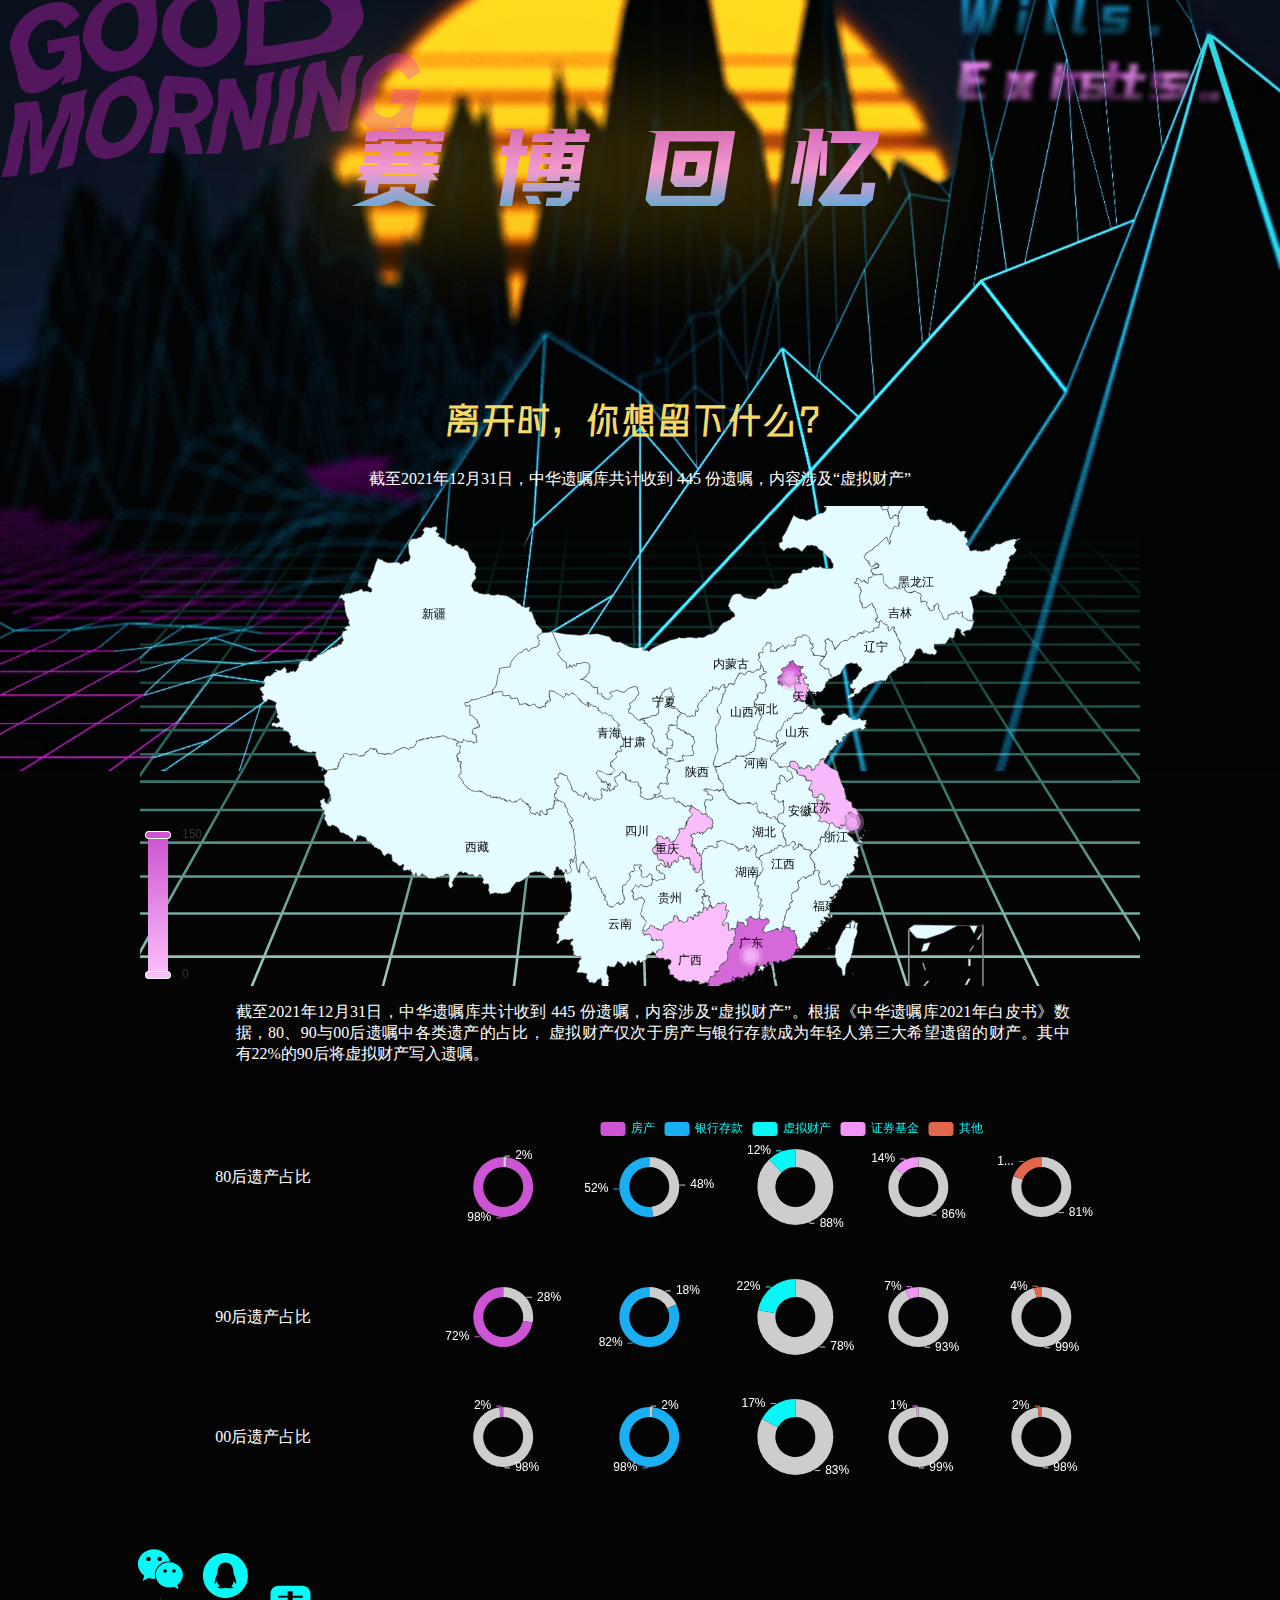
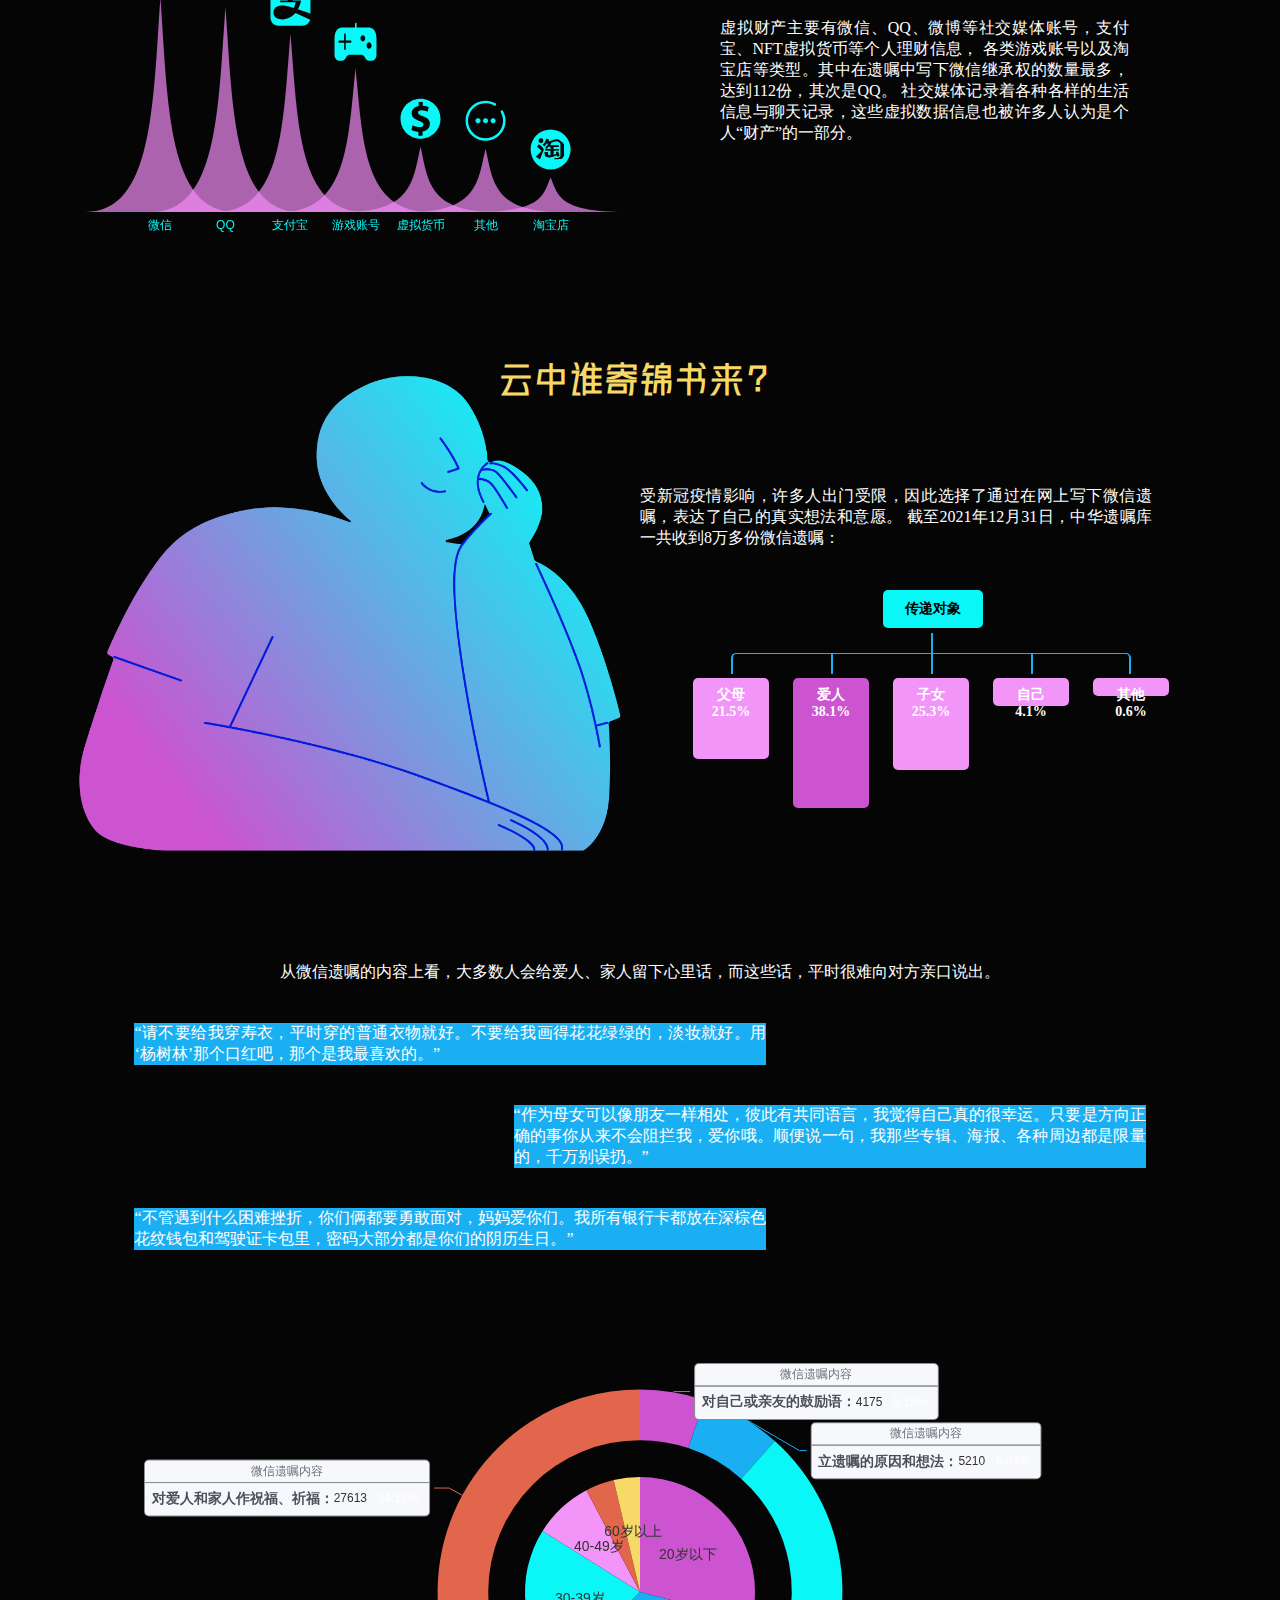
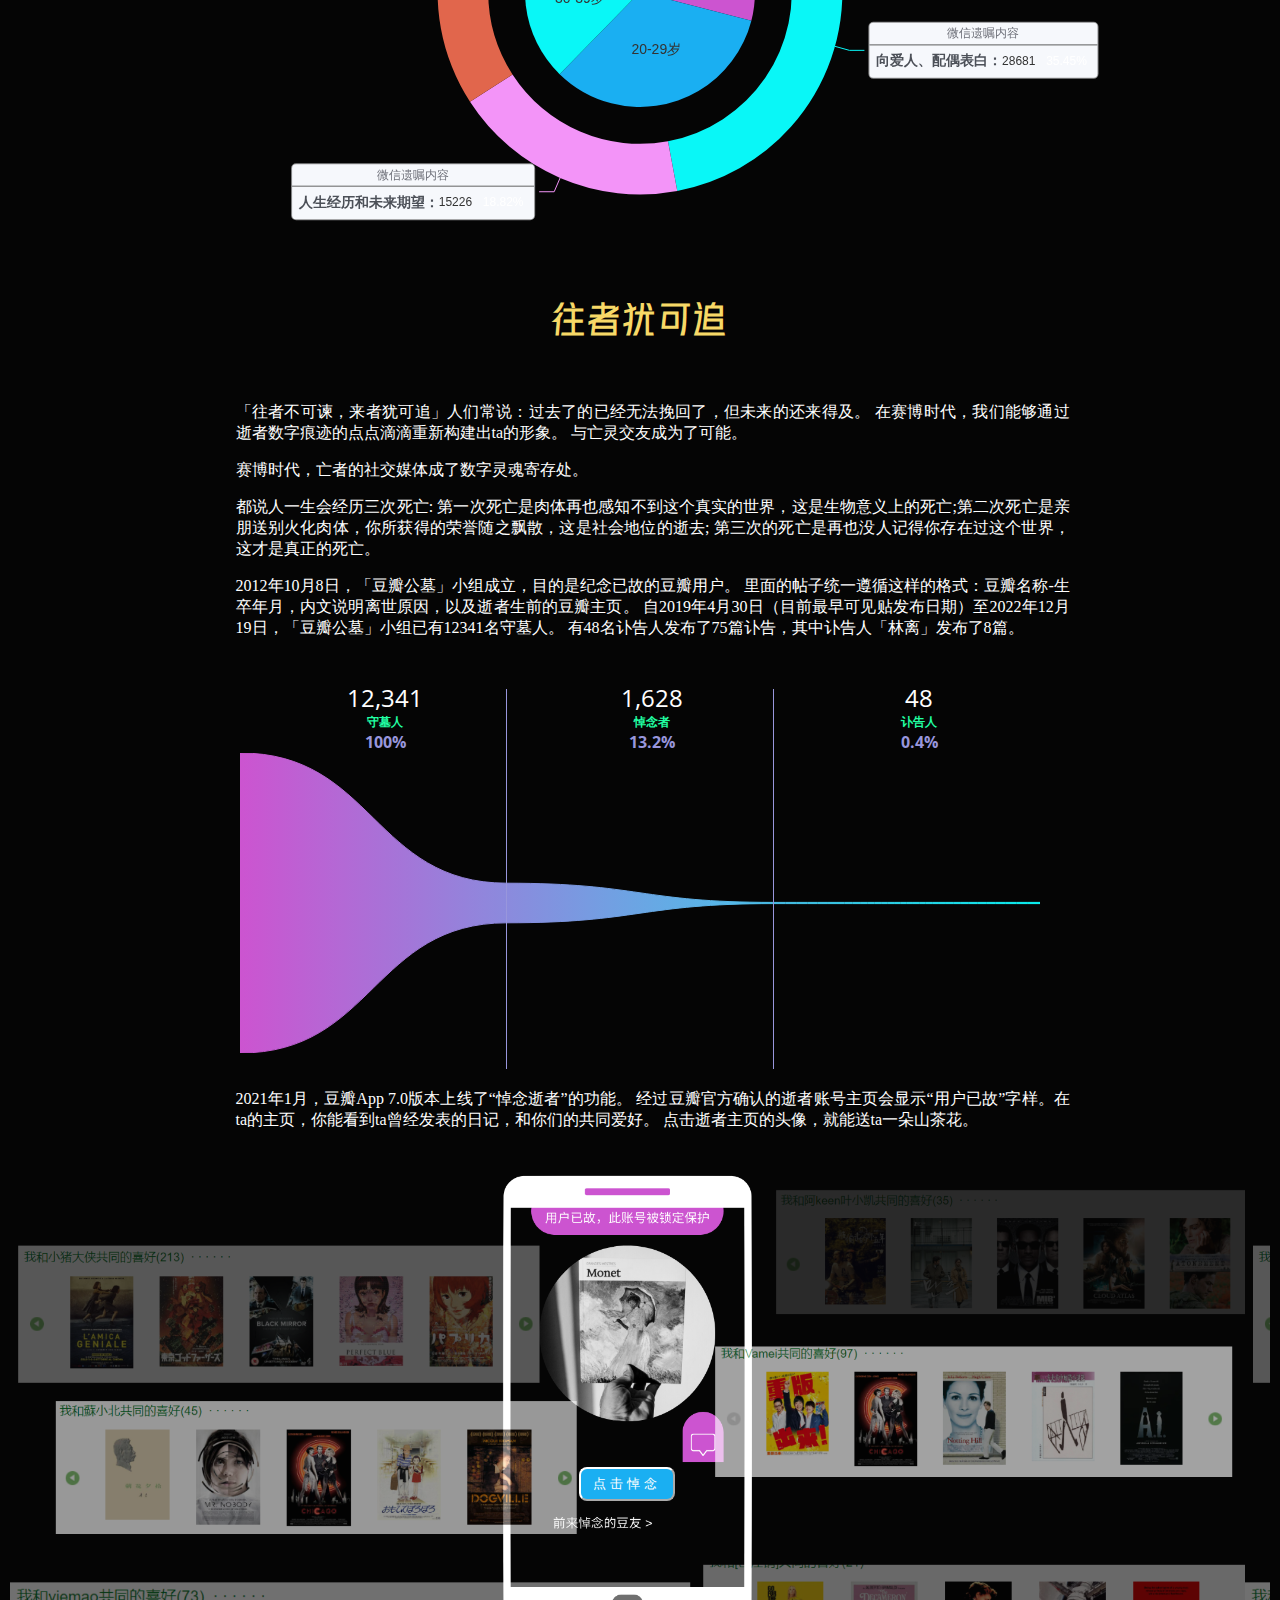
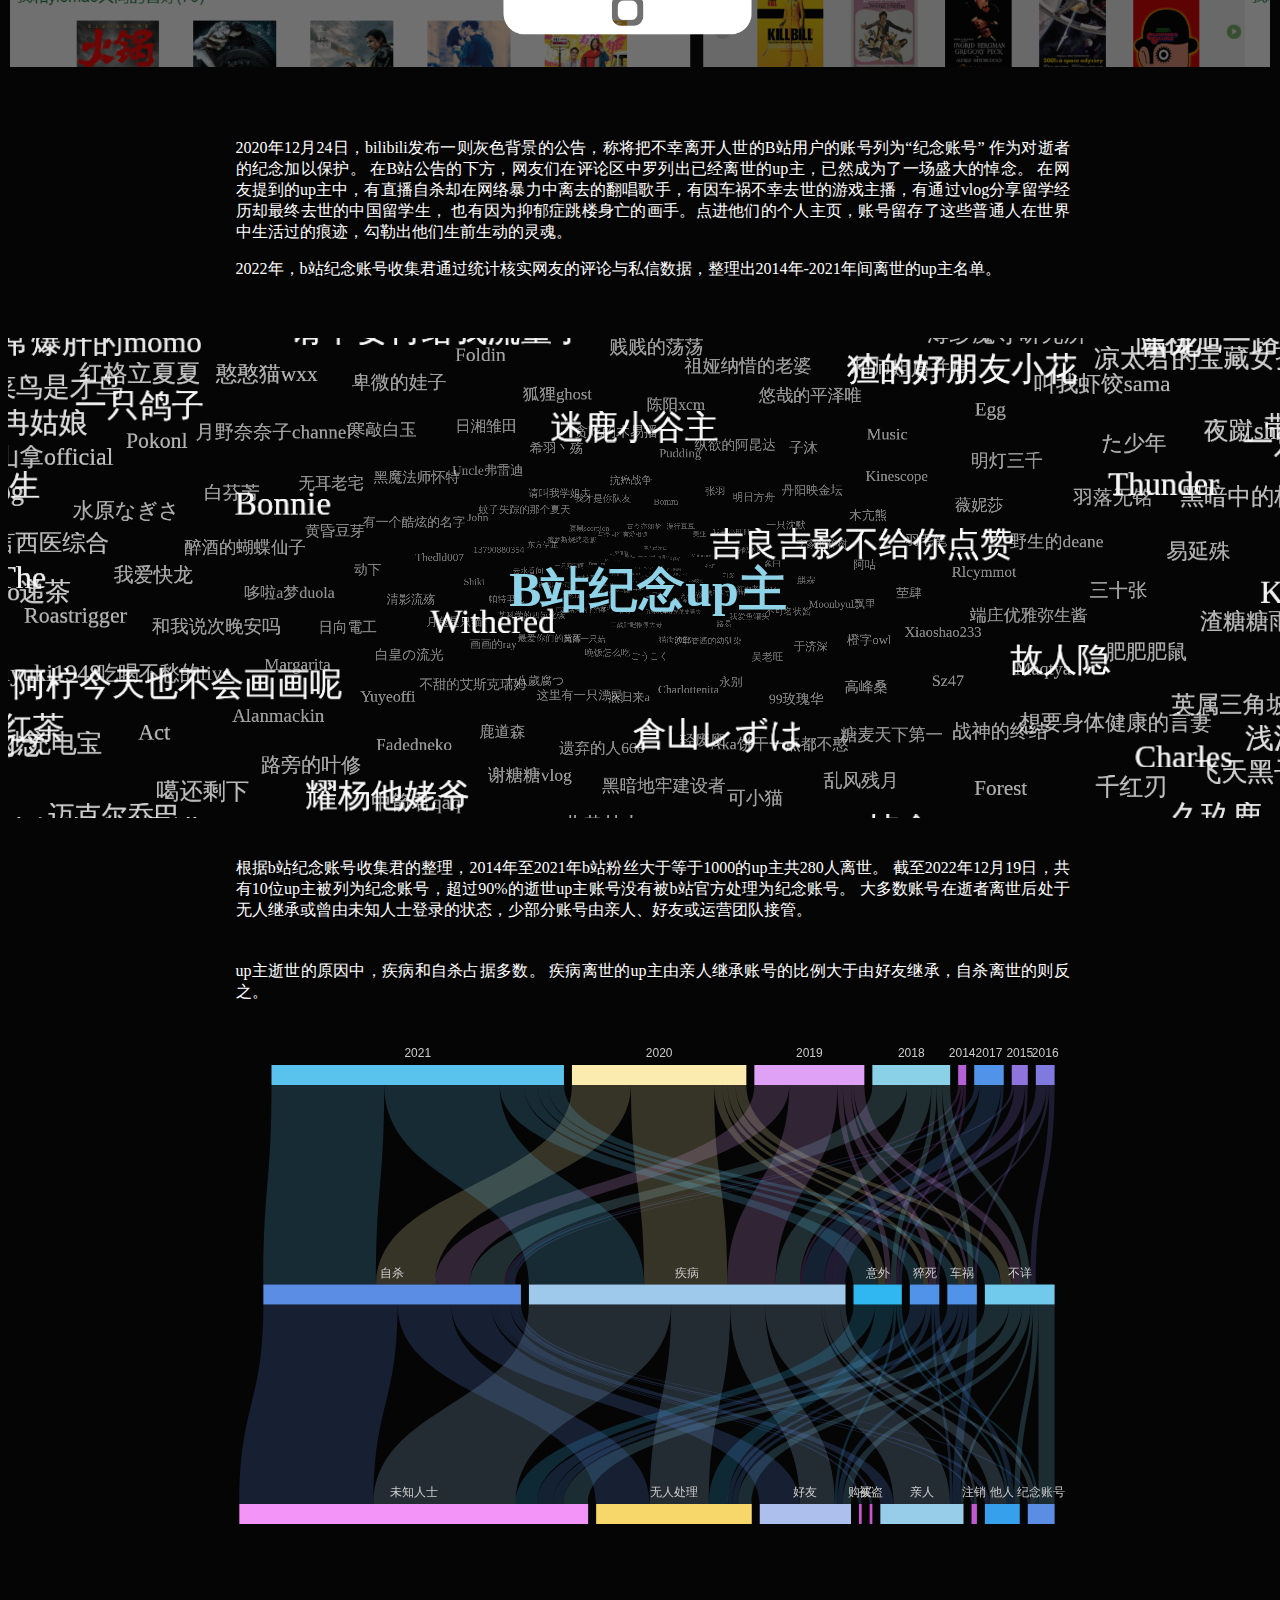
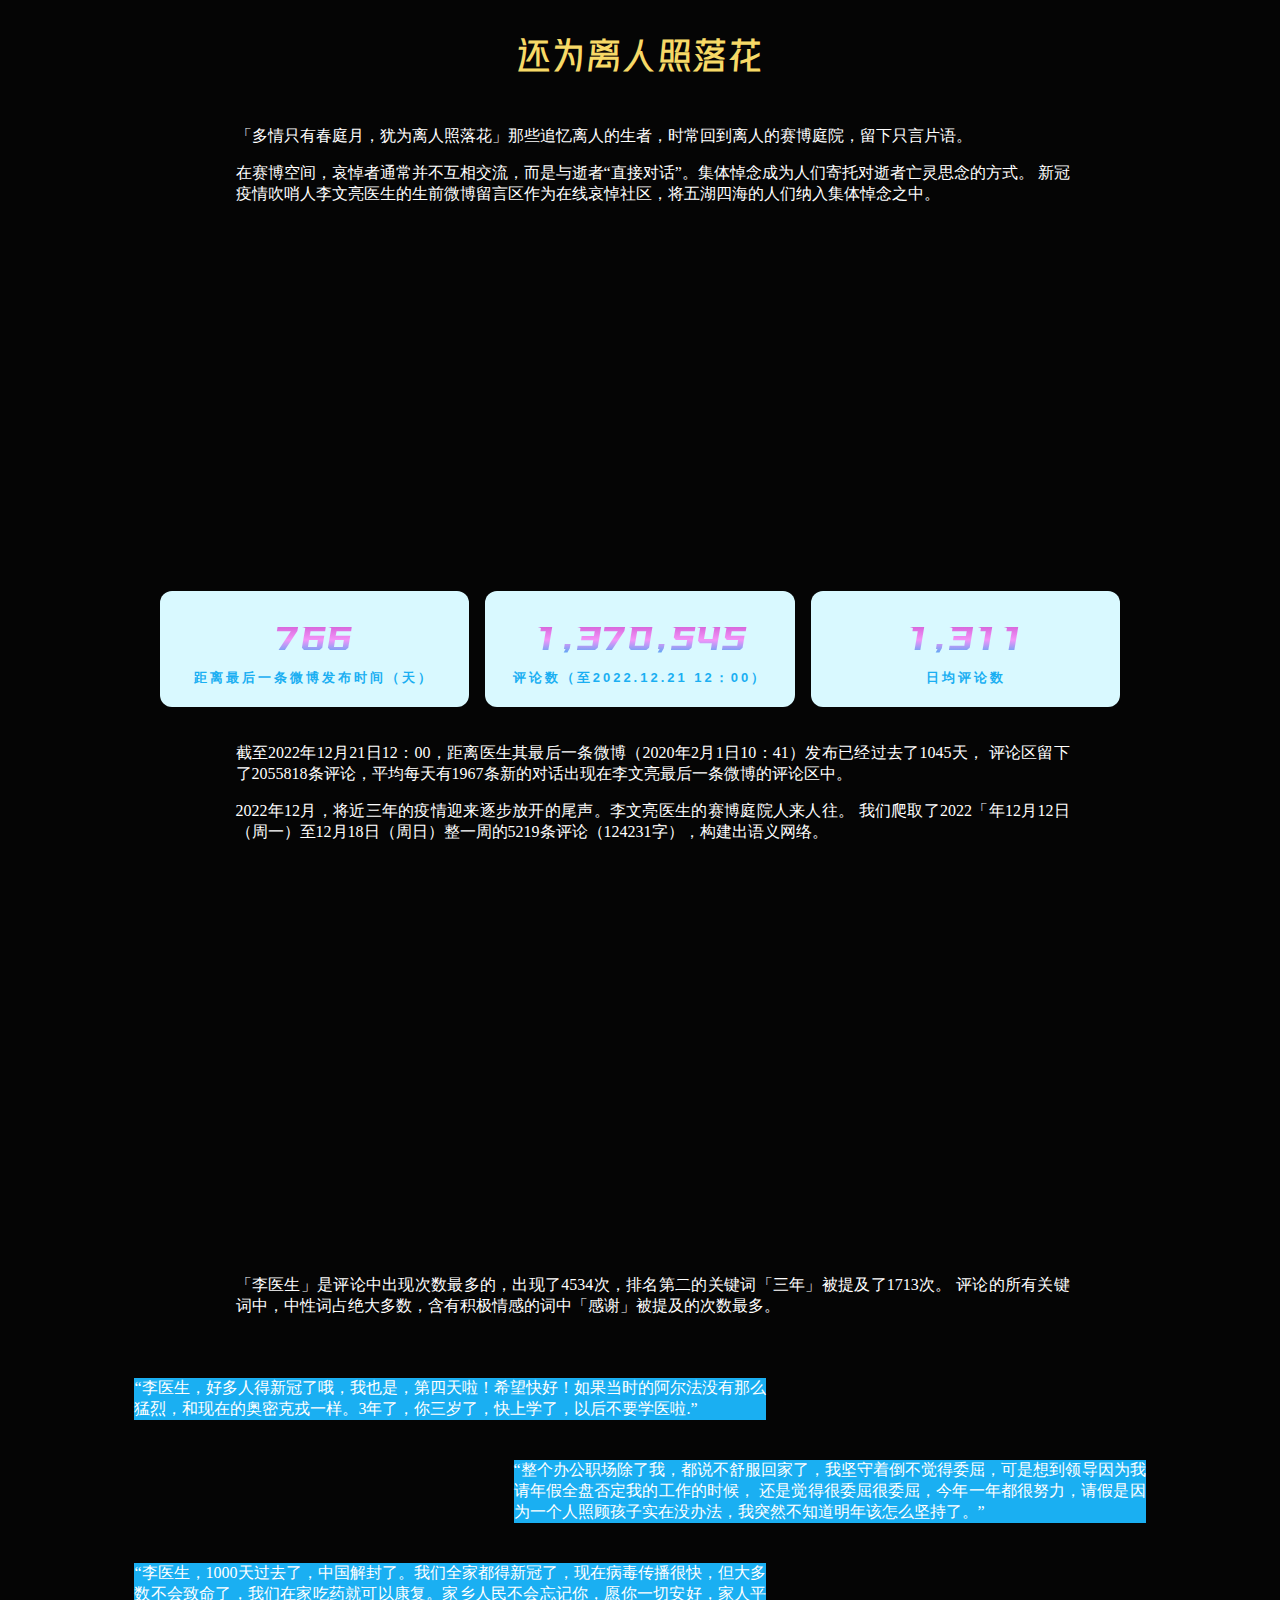
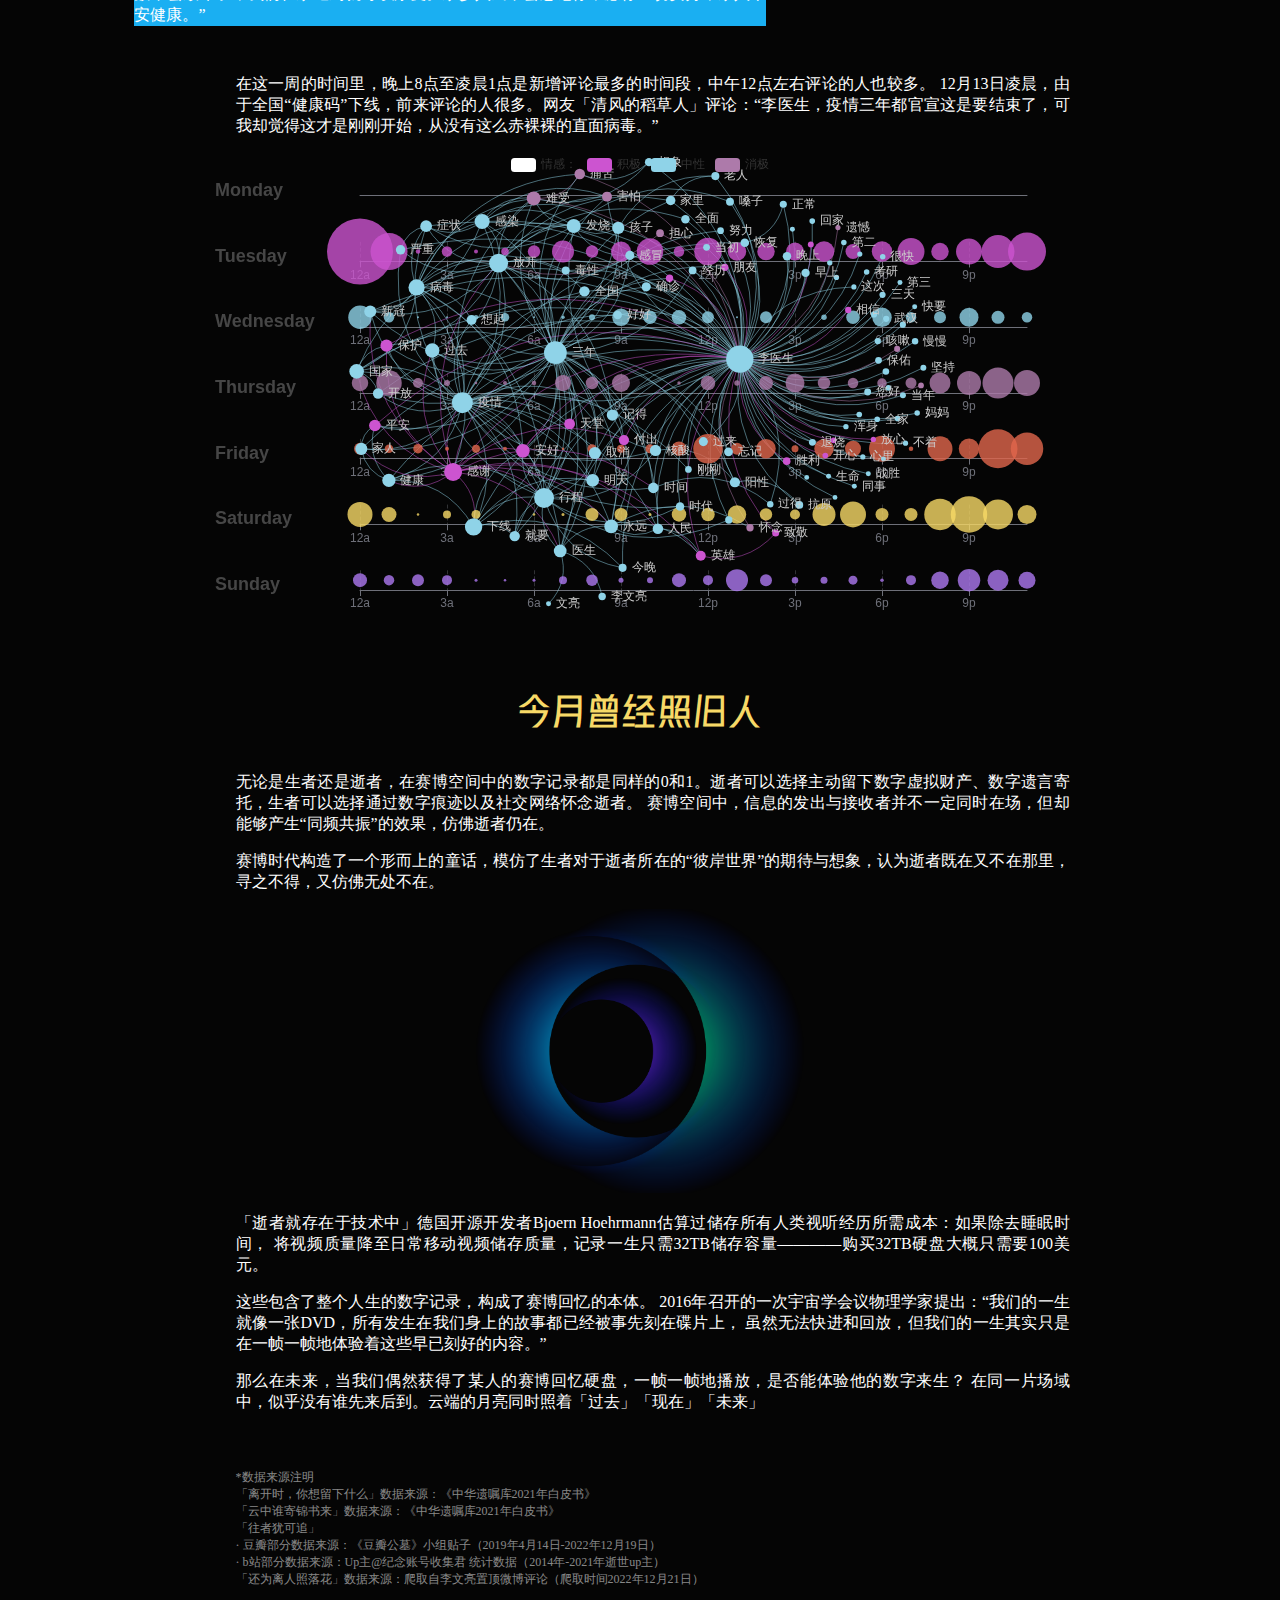
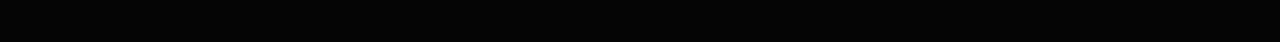
==== commit f93b1ade: "main" ====
--- a/cyberdeath/index.html
+++ b/cyberdeath/index.html
@@ -3,10 +3,11 @@
     <head>
         <title>赛博回忆</title>
         <!-- 引用外部css -->
+        <link rel="shortcut icon" href="img/favicon.ico">
         <link rel="stylesheet" href="./css.css">
         <link rel="stylesheet" href="style2.css">
         <link rel="stylesheet" type="text/css" href="dist/css/main.min.css">
-          <link rel="stylesheet" type="text/css" href="dist/css/theme.min.css">
+        <link rel="stylesheet" type="text/css" href="dist/css/theme.min.css">
         <!-- 引用外部javascript -->
         <script src="jquery.min.js" type="text/javascript"></script>
         <script src="tagcanvas.js" type="text/javascript"></script>
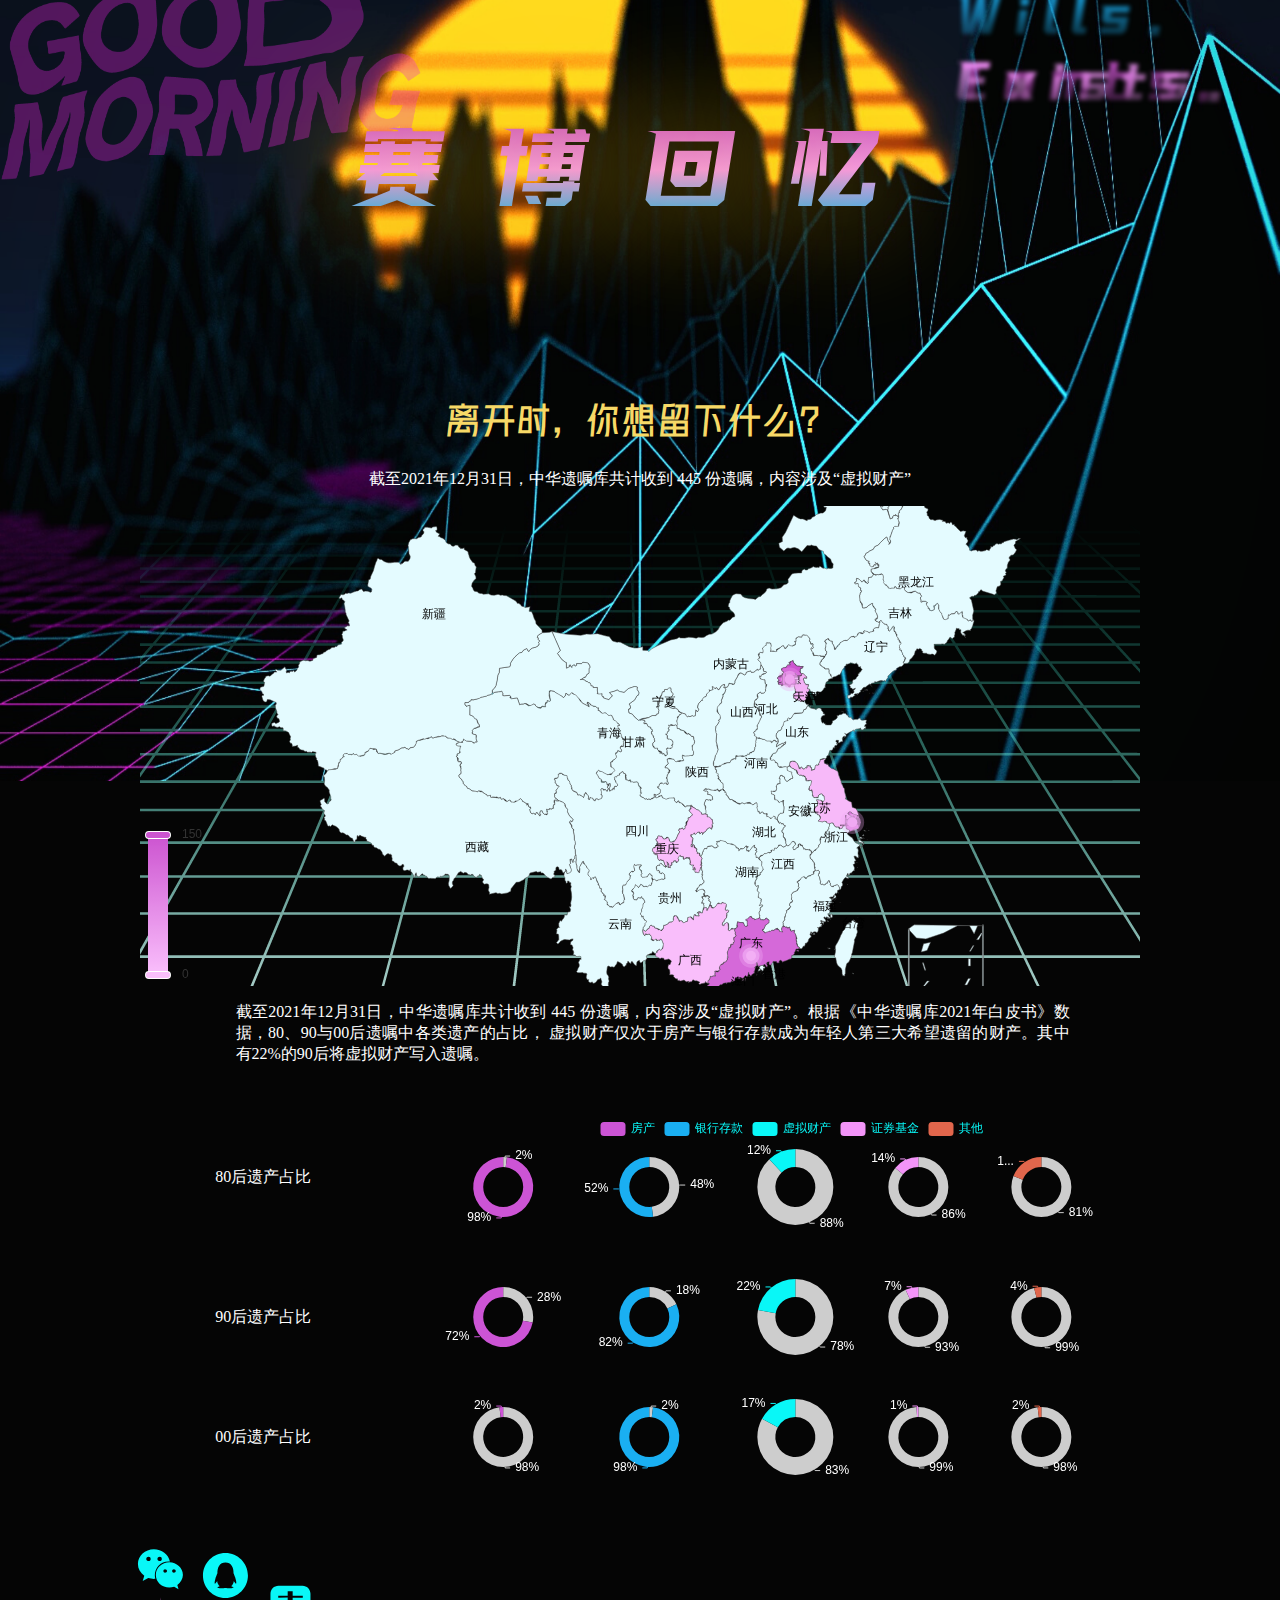
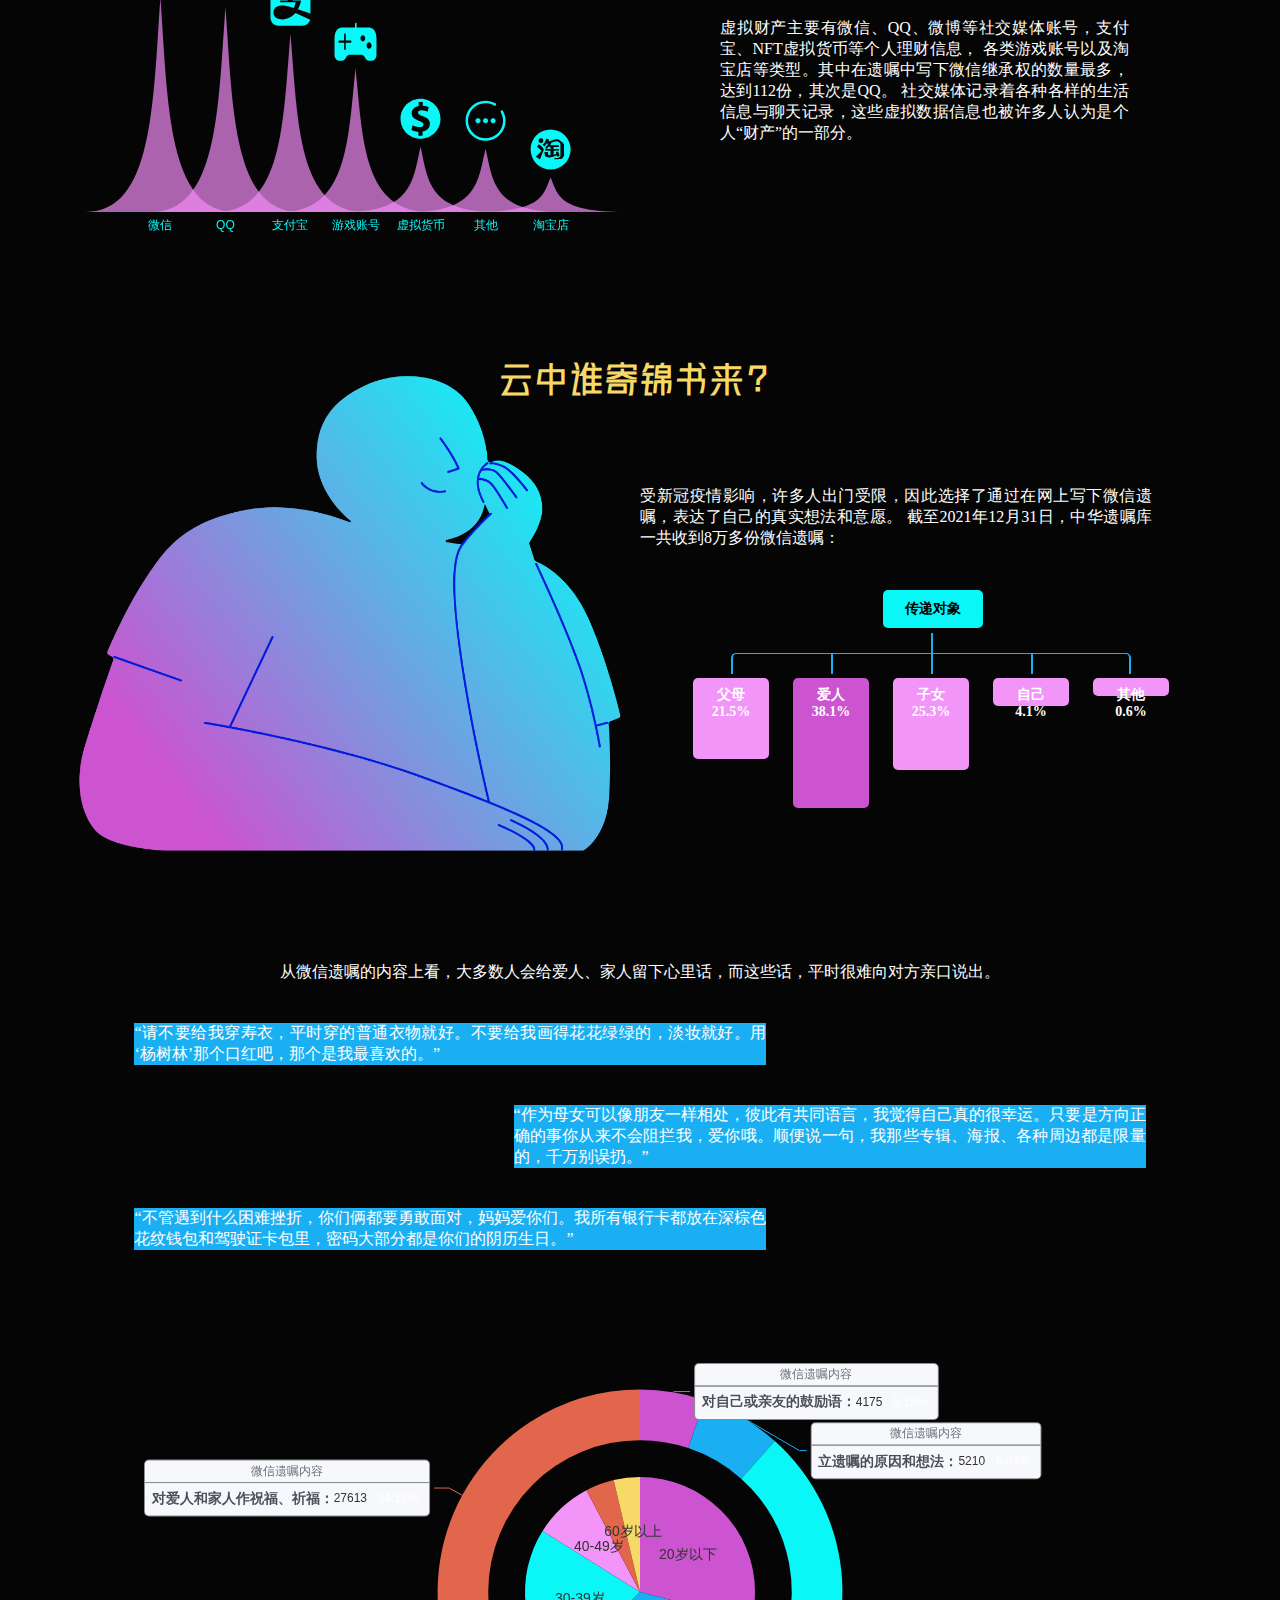
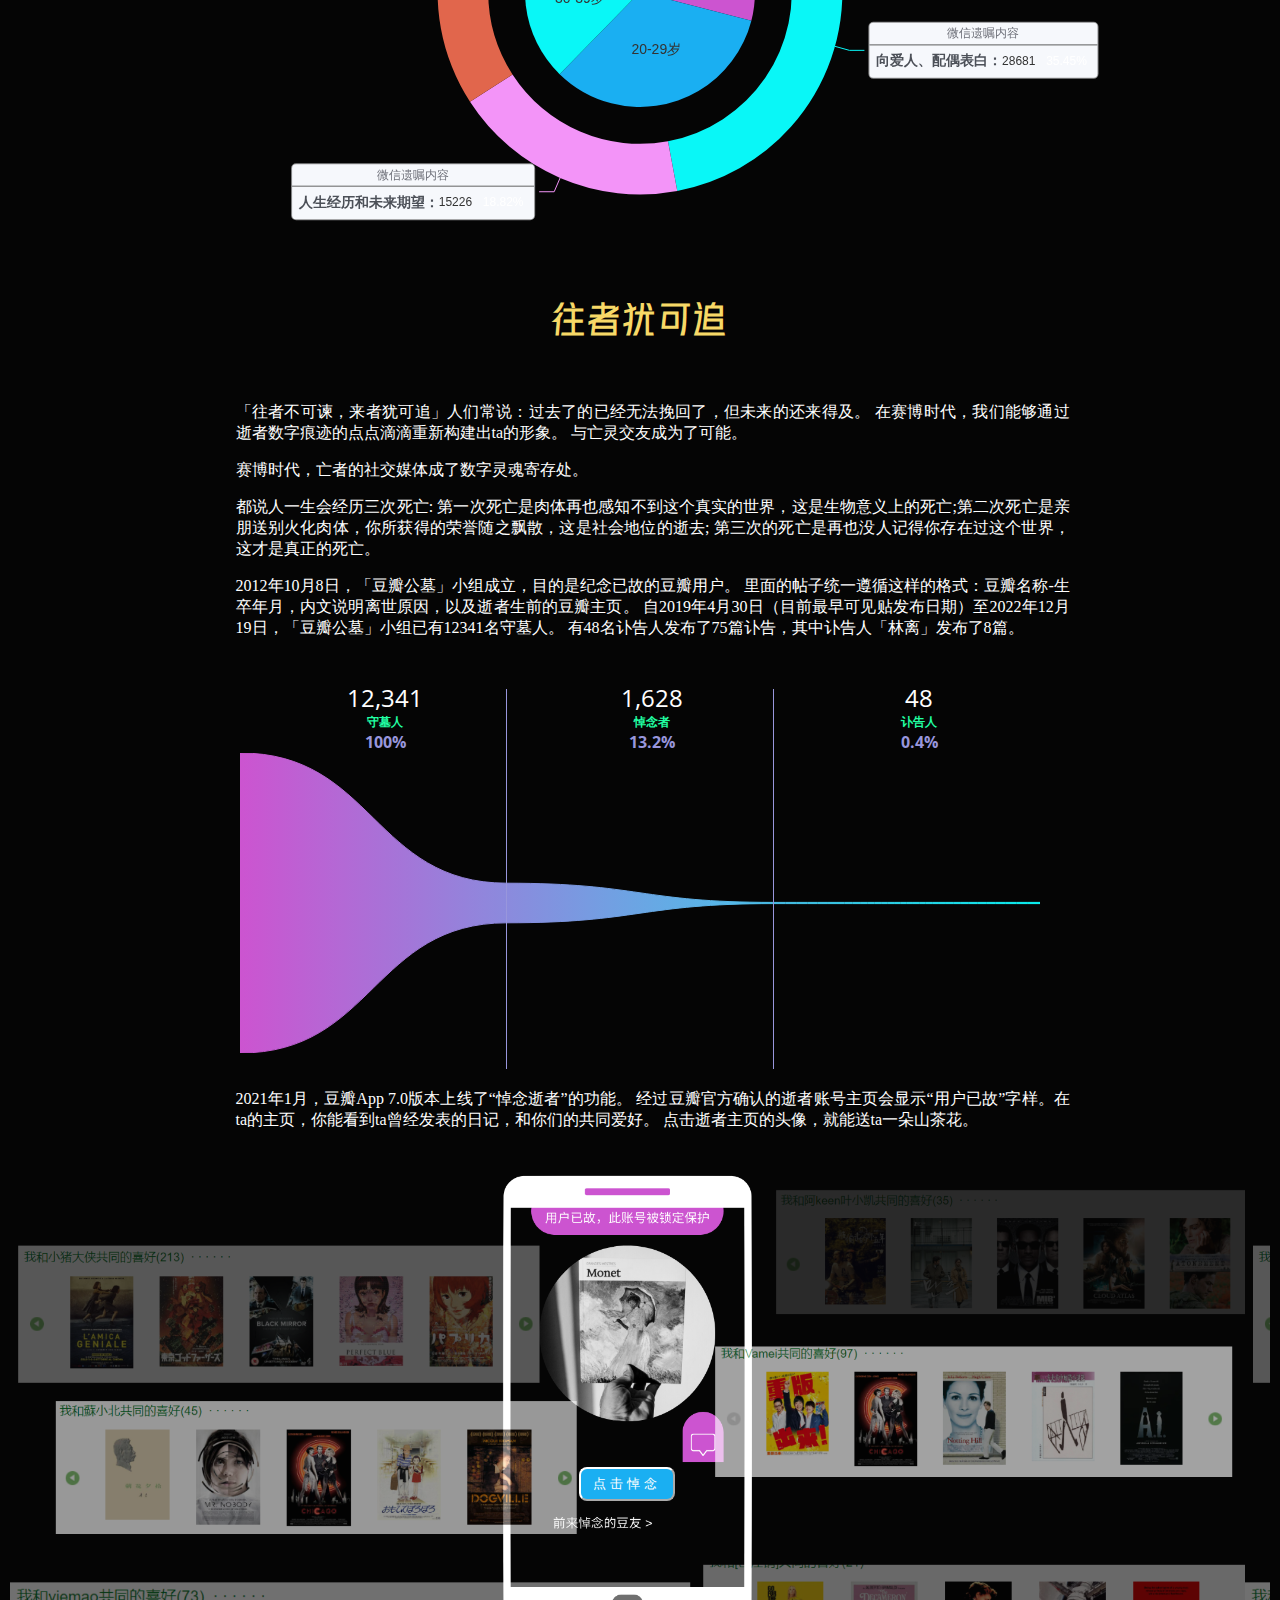
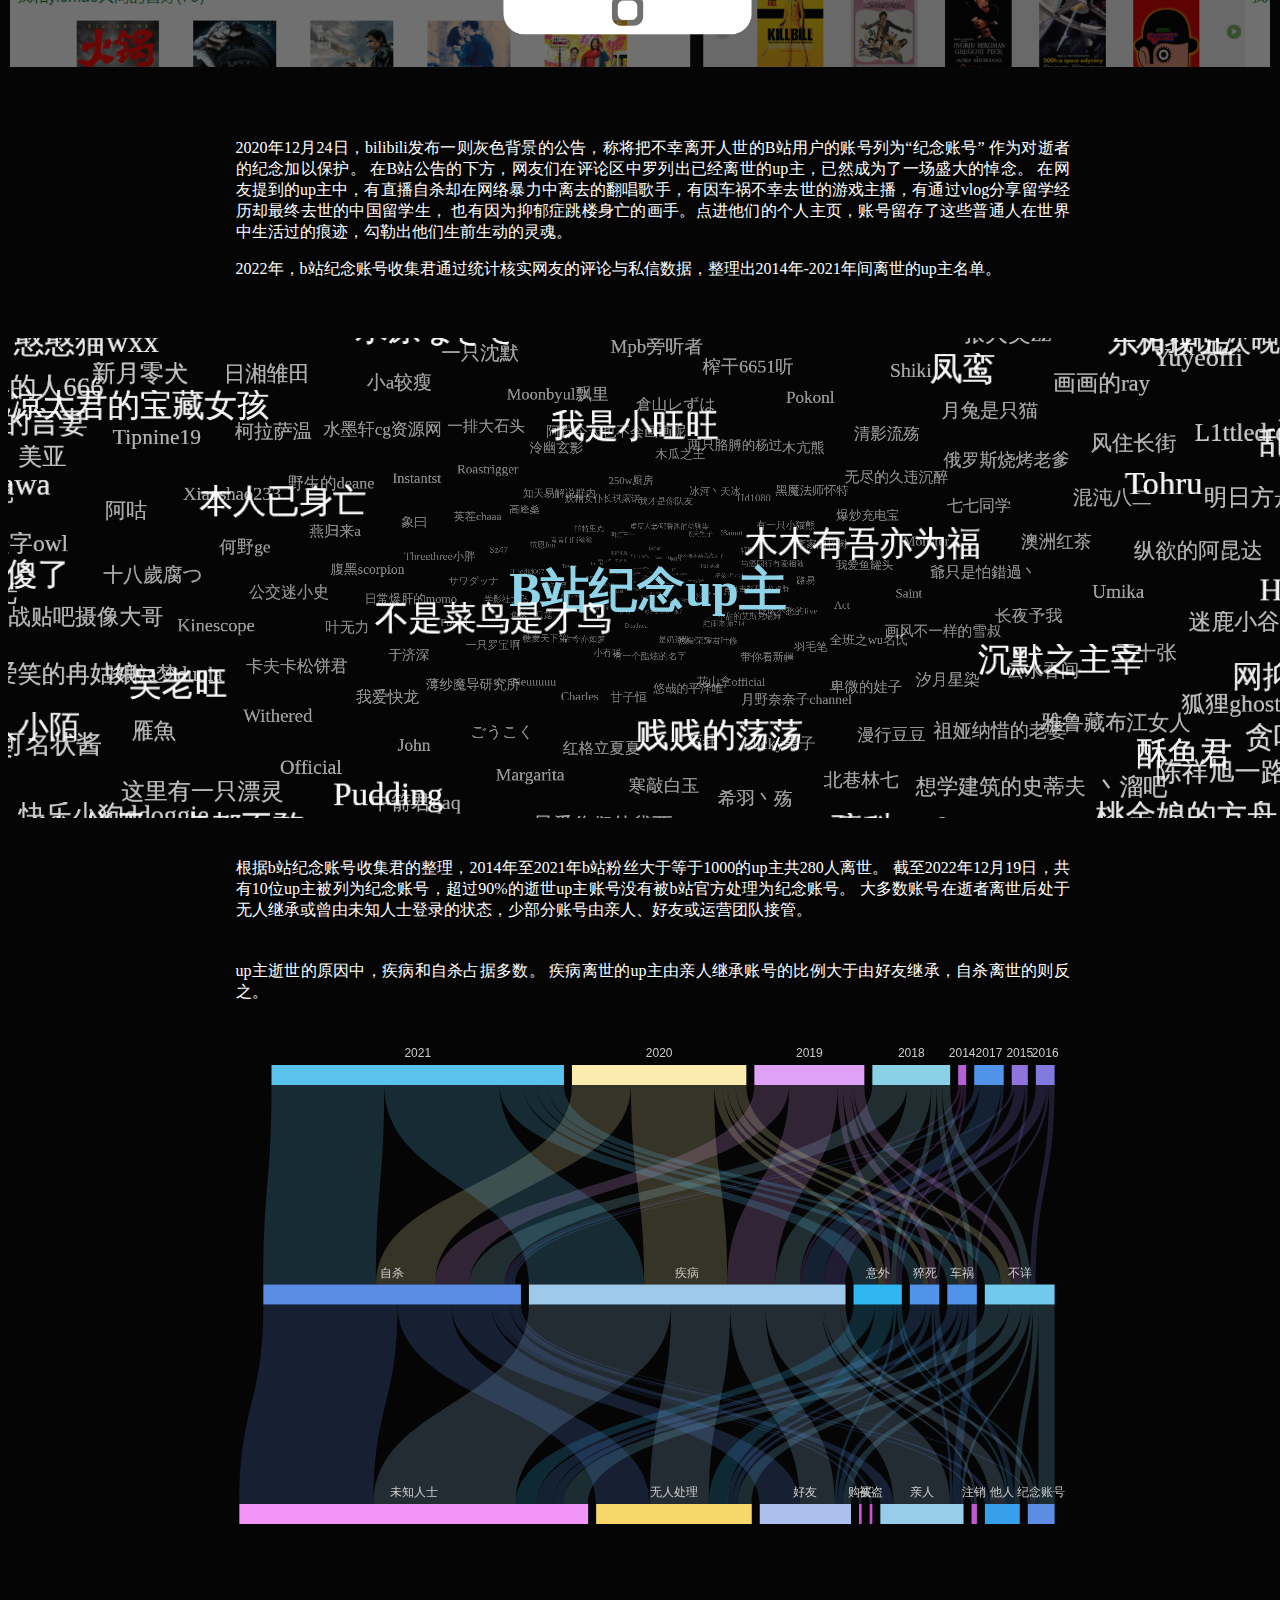
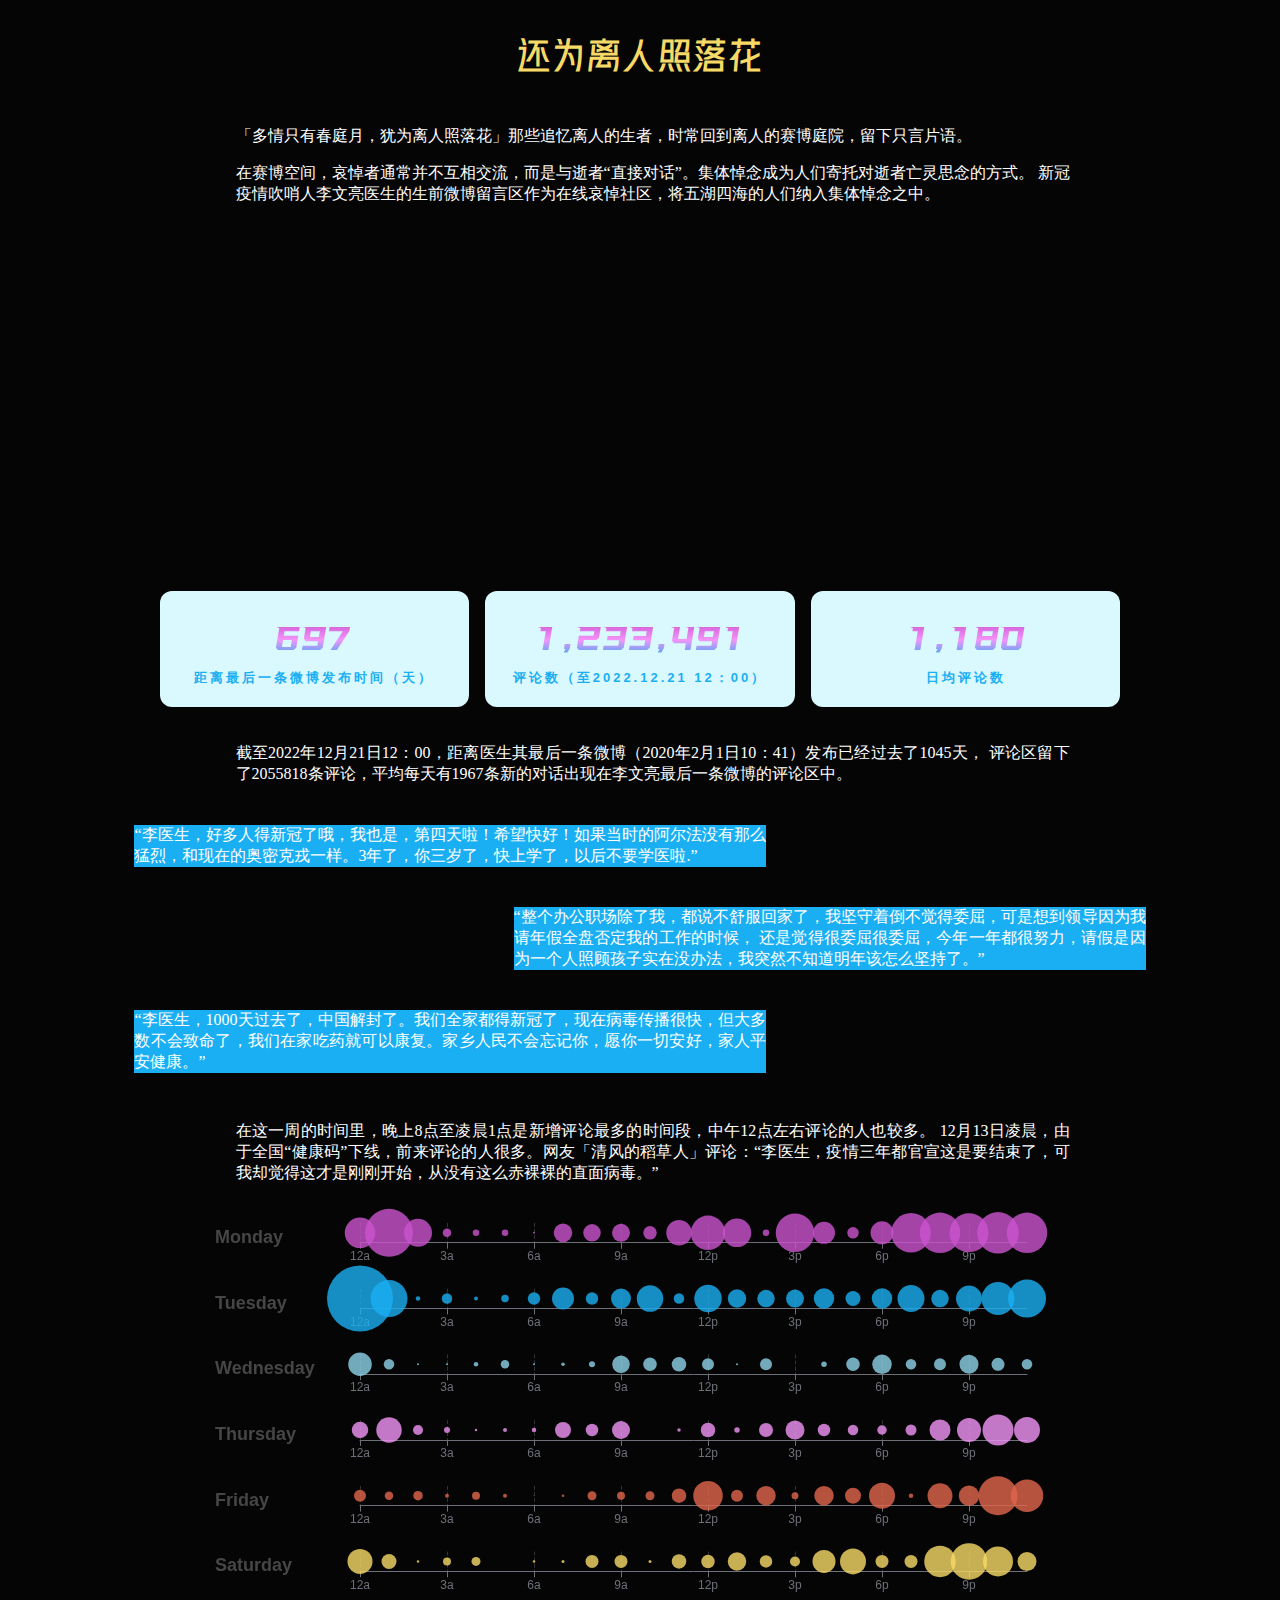
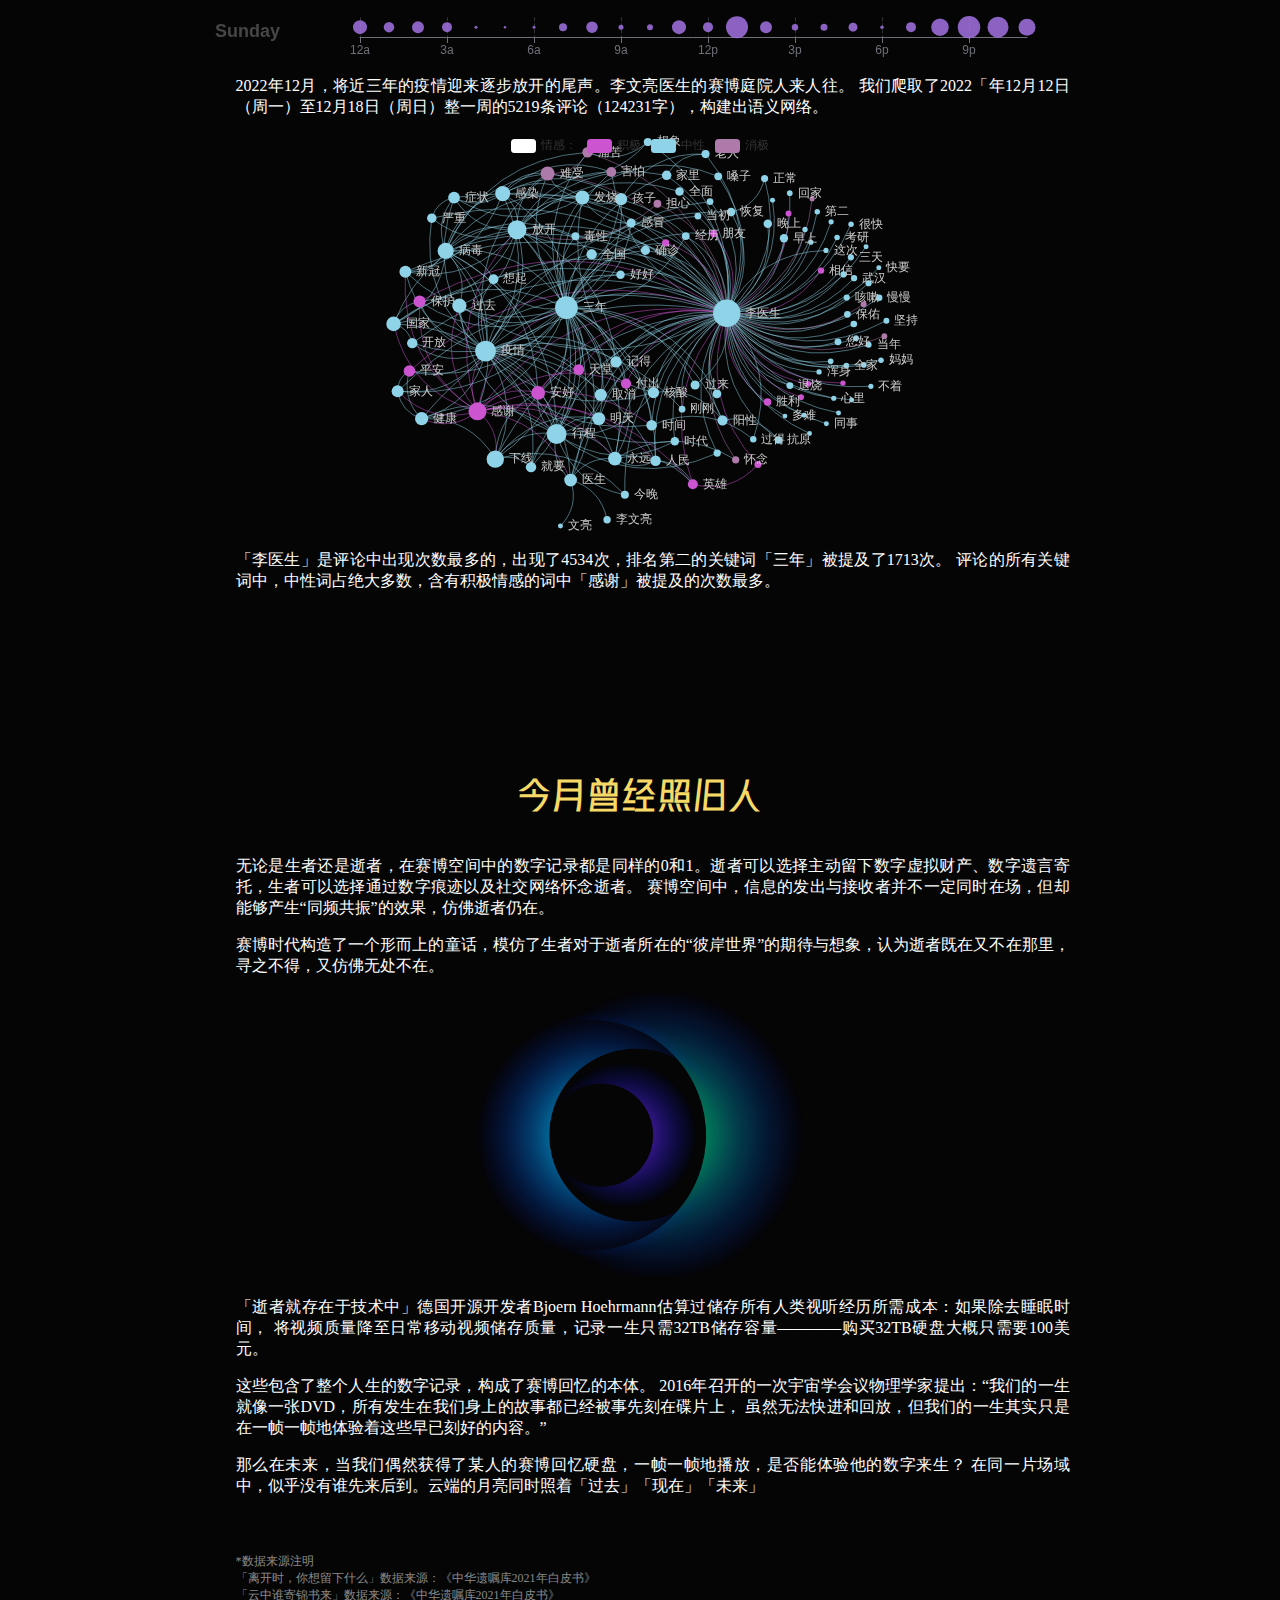
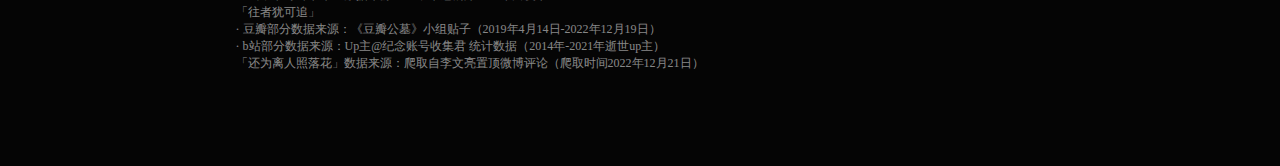
==== commit bd355935: "main" ====
--- a/cyberdeath/index.html
+++ b/cyberdeath/index.html
@@ -1398,7 +1398,7 @@
 </div>
 
 <!-- 李文亮 -->
-<div class="box" style="width:100%;height:1340px;">
+<div class="box" style="width:100%;height:2340px;">
   <h3 style="padding-top:40px;margin-bottom:20px">还为离人照落花</h3><br>
   <p class="text" style="width:66%;padding-left:18%;text-align:justify">
     「多情只有春庭月，犹为离人照落花」那些追忆离人的生者，时常回到离人的赛博庭院，留下只言片语。</p>
@@ -1430,18 +1430,279 @@
     截至2022年12月21日12：00，距离医生其最后一条微博（2020年2月1日10：41）发布已经过去了1045天，
     评论区留下了2055818条评论，平均每天有1967条新的对话出现在李文亮最后一条微博的评论区中。
   </p>
+  <div class="box"style="width:100%;height:280px;">
+      <p class="text-long" style="width:50%;margin-top: 40px;margin-left:10%;background-color:#1aaff2">
+        “李医生，好多人得新冠了哦，我也是，第四天啦！希望快好！如果当时的阿尔法没有那么猛烈，和现在的奥密克戎一样。3年了，你三岁了，快上学了，以后不要学医啦.”
+      </p>
+      <p class="text-long" style="width:50%;margin-top: 40px;margin-left:40%;background-color:#1aaff2">
+    “整个办公职场除了我，都说不舒服回家了，我坚守着倒不觉得委屈，可是想到领导因为我请年假全盘否定我的工作的时候，
+    还是觉得很委屈很委屈，今年一年都很努力，请假是因为一个人照顾孩子实在没办法，我突然不知道明年该怎么坚持了。”
+      </p>
+      <p class="text-long" style="width:50%;margin-top: 40px;margin-left:10%;background-color:#1aaff2">
+    “李医生，1000天过去了，中国解封了。我们全家都得新冠了，现在病毒传播很快，但大多数不会致命了，我们在家吃药就可以康复。家乡人民不会忘记你，愿你一切安好，家人平安健康。”
+      </p>
+  </div>
+  <!-- 一周记录 -->
+  <div class="box" style="width:100%;height:540px;">
+    <p class="text" style="width:66%;padding-left:18%;text-align:justify">
+      在这一周的时间里，晚上8点至凌晨1点是新增评论最多的时间段，中午12点左右评论的人也较多。
+      12月13日凌晨，由于全国“健康码”下线，前来评论的人很多。网友「清风的稻草人」评论：“李医生，疫情三年都官宣这是要结束了，可我却觉得这才是刚刚开始，从没有这么赤裸裸的直面病毒。”
+    </p>
+    <div id="day" style="width:68%;height:460px;"></div>
+    <script type="text/javascript">
+      var chartDom = document.getElementById('day');
+      var myChart = echarts.init(chartDom, 'purple-passion');
+      var option;
+
+      // prettier-ignore
+      const hours = [
+        '12a', '1a', '2a', '3a', '4a', '5a', '6a',
+        '7a', '8a', '9a', '10a', '11a',
+        '12p', '1p', '2p', '3p', '4p', '5p',
+        '6p', '7p', '8p', '9p', '10p', '11p'
+      ];
+      // prettier-ignore
+      const days = [
+        'Monday', 'Tuesday', 'Wednesday',
+        'Thursday', 'Friday', 'Saturday', 'Sunday'
+      ];
+      // prettier-ignore
+      const data = [
+          [0,0, 61],
+          [0,1, 96],
+          [0,2, 56],
+          [0,3, 17],
+          [0,4, 13],
+          [0,5, 13],
+          [0,6, 4],
+          [0,7, 37],
+          [0,8, 35],
+          [0,9, 36],
+          [0,10, 27],
+          [0,11, 51],
+          [0,12, 69],
+          [0,13, 57],
+          [0,14, 13],
+          [0,15, 77],
+          [0,16, 44],
+          [0,17, 23],
+          [0,18, 46],
+          [0,19, 79],
+          [0,20, 81],
+          [0,21, 78],
+          [0,22, 83],
+          [0,23, 81],
+          [1,0, 132],
+          [1,1, 74],
+          [1,2, 9],
+          [1,3, 21],
+          [1,4, 8],
+          [1,5, 15],
+          [1,6, 25],
+          [1,7, 44],
+          [1,8, 25],
+          [1,9, 40],
+          [1,10, 53],
+          [1,11, 21],
+          [1,12, 55],
+          [1,13, 37],
+          [1,14, 35],
+          [1,15, 36],
+          [1,16, 41],
+          [1,17, 30],
+          [1,18, 41],
+          [1,19, 54],
+          [1,20, 35],
+          [1,21, 52],
+          [1,22, 66],
+          [1,23, 76],
+          [2,0, 47],
+          [2,1, 21],
+          [2,2, 4],
+          [2,3, 4],
+          [2,4, 9],
+          [2,5, 17],
+          [2,6, 4],
+          [2,7, 7],
+          [2,8, 12],
+          [2,9, 35],
+          [2,10, 27],
+          [2,11, 29],
+          [2,12, 24],
+          [2,13, 4],
+          [2,14, 24],
+          [2,16, 11],
+          [2,17, 27],
+          [2,18, 39],
+          [2,19, 21],
+          [2,20, 24],
+          [2,21, 38],
+          [2,22, 26],
+          [2,23, 21],
+          [3,0, 33],
+          [3,1, 51],
+          [3,2, 20],
+          [3,3, 12],
+          [3,4, 5],
+          [3,5, 8],
+          [3,6, 9],
+          [3,7, 32],
+          [3,8, 25],
+          [3,9, 36],
+          [3,11, 7],
+          [3,12, 29],
+          [3,13, 11],
+          [3,14, 28],
+          [3,15, 38],
+          [3,16, 25],
+          [3,17, 21],
+          [3,18, 19],
+          [3,19, 22],
+          [3,20, 42],
+          [3,21, 48],
+          [3,22, 62],
+          [3,23, 52],
+          [4,0, 24],
+          [4,1, 17],
+          [4,2, 19],
+          [4,3, 8],
+          [4,4, 16],
+          [4,5, 8],
+          [4,6, 2],
+          [4,7, 5],
+          [4,8, 18],
+          [4,9, 16],
+          [4,10, 18],
+          [4,11, 29],
+          [4,12, 59],
+          [4,13, 24],
+          [4,14, 39],
+          [4,15, 14],
+          [4,16, 39],
+          [4,17, 32],
+          [4,18, 52],
+          [4,19, 9],
+          [4,20, 50],
+          [4,21, 41],
+          [4,22, 78],
+          [4,23, 65],
+          [5,0, 50],
+          [5,1, 30],
+          [5,2, 5],
+          [5,3, 16],
+          [5,4, 18],
+          [5,6, 5],
+          [5,7, 6],
+          [5,8, 26],
+          [5,9, 26],
+          [5,10, 6],
+          [5,11, 29],
+          [5,12, 27],
+          [5,13, 37],
+          [5,14, 25],
+          [5,15, 20],
+          [5,16, 46],
+          [5,17, 52],
+          [5,18, 26],
+          [5,19, 26],
+          [5,20, 63],
+          [5,21, 73],
+          [5,22, 60],
+          [5,23, 38],
+          [6,0, 28],
+          [6,1, 21],
+          [6,2, 24],
+          [6,3, 20],
+          [6,4, 6],
+          [6,5, 5],
+          [6,6, 6],
+          [6,7, 16],
+          [6,8, 23],
+          [6,9, 10],
+          [6,10, 12],
+          [6,11, 28],
+          [6,12, 20],
+          [6,13, 44],
+          [6,14, 24],
+          [6,15, 13],
+          [6,16, 14],
+          [6,17, 18],
+          [6,18, 7],
+          [6,19, 20],
+          [6,20, 35],
+          [6,21, 45],
+          [6,22, 42],
+          [6,23, 34],
+          ];
+      const title = [];
+      const singleAxis = [];
+      const series = [];
+      days.forEach(function (day, idx) {
+      title.push({
+        textBaseline: 'middle',
+        top: ((idx + 0.5) * 100) / 7 + '%',
+        text: day
+      });
+      singleAxis.push({
+        left: 150,
+        type: 'category',
+        boundaryGap: false,
+        data: hours,
+        top: (idx * 100) / 7 + 5 + '%',
+        height: 100 / 7 - 10 + '%',
+        axisLabel: {
+          interval: 2
+        }
+      });
+      series.push({
+        singleAxisIndex: idx,
+        coordinateSystem: 'singleAxis',
+        type: 'scatter',
+        data: [],
+        symbolSize: function (dataItem) {
+          return dataItem[1] * 0.5;
+        }
+      });
+      });
+      data.forEach(function (dataItem) {
+      series[dataItem[0]].data.push([dataItem[1], dataItem[2]]);
+      });
+      option = {
+      tooltip: {
+        position: 'top'
+      },
+      title: title,
+      color: [
+        '#cc54d0',
+        '#1aaff2',
+        '#8fd3e8',
+        '#f394f8',
+        '#e1664c',
+        '#f7d967',
+        '#ad78f0',
+        '#c7f2ff',
+        '#6e9cff',
+        '#ffffff'
+      ],
+      singleAxis: singleAxis,
+      series: series
+      };
+
+      option && myChart.setOption(option);
+    </script>
+
   <p class="text" style="width:66%;padding-left:18%;text-align:justify">
     2022年12月，将近三年的疫情迎来逐步放开的尾声。李文亮医生的赛博庭院人来人往。
     我们爬取了2022「年12月12日（周一）至12月18日（周日）整一周的5219条评论（124231字），构建出语义网络。
-
   </p>
-  <div id="net" style="width:100%;height:400px;">
+  <div id="net" style="width:100%;height:400px">
     </div>
     <script type="text/javascript">
     var chartDom = document.getElementById('net');
     var myChart = echarts.init(chartDom);
     var option;
     // myChart.showLoading();
+
     $.getJSON('json/lwl.json', function (graph) {
     myChart.hideLoading();
     option = {
@@ -1503,272 +1764,11 @@
     评论的所有关键词中，中性词占绝大多数，含有积极情感的词中「感谢」被提及的次数最多。
   </p>
 </div>
-<!-- 评论区的话 -->
-<div class="box"style="width:100%;height:280px;">
-    <p class="text-long" style="width:50%;margin-top: 40px;margin-left:10%;background-color:#1aaff2">
-      “李医生，好多人得新冠了哦，我也是，第四天啦！希望快好！如果当时的阿尔法没有那么猛烈，和现在的奥密克戎一样。3年了，你三岁了，快上学了，以后不要学医啦.”
-    </p>
-    <p class="text-long" style="width:50%;margin-top: 40px;margin-left:40%;background-color:#1aaff2">
-  “整个办公职场除了我，都说不舒服回家了，我坚守着倒不觉得委屈，可是想到领导因为我请年假全盘否定我的工作的时候，
-  还是觉得很委屈很委屈，今年一年都很努力，请假是因为一个人照顾孩子实在没办法，我突然不知道明年该怎么坚持了。”
-    </p>
-    <p class="text-long" style="width:50%;margin-top: 40px;margin-left:10%;background-color:#1aaff2">
-  “李医生，1000天过去了，中国解封了。我们全家都得新冠了，现在病毒传播很快，但大多数不会致命了，我们在家吃药就可以康复。家乡人民不会忘记你，愿你一切安好，家人平安健康。”
-    </p>
-</div>
-<!-- 一周记录 -->
-<div class="box" style="width:100%;height:540px;">
-  <p class="text" style="width:66%;padding-left:18%;text-align:justify">
-    在这一周的时间里，晚上8点至凌晨1点是新增评论最多的时间段，中午12点左右评论的人也较多。
-    12月13日凌晨，由于全国“健康码”下线，前来评论的人很多。网友「清风的稻草人」评论：“李医生，疫情三年都官宣这是要结束了，可我却觉得这才是刚刚开始，从没有这么赤裸裸的直面病毒。”
-  </p>
-  <div id="day" style="width:68%;height:460px;"></div>
-  <script type="text/javascript">
-    var chartDom = document.getElementById('day');
-    var myChart = echarts.init(chartDom, 'purple-passion');
-    var option;
-
-    // prettier-ignore
-    const hours = [
-      '12a', '1a', '2a', '3a', '4a', '5a', '6a',
-      '7a', '8a', '9a', '10a', '11a',
-      '12p', '1p', '2p', '3p', '4p', '5p',
-      '6p', '7p', '8p', '9p', '10p', '11p'
-    ];
-    // prettier-ignore
-    const days = [
-      'Monday', 'Tuesday', 'Wednesday',
-      'Thursday', 'Friday', 'Saturday', 'Sunday'
-    ];
-    // prettier-ignore
-    const data = [
-        [0,0, 61],
-        [0,1, 96],
-        [0,2, 56],
-        [0,3, 17],
-        [0,4, 13],
-        [0,5, 13],
-        [0,6, 4],
-        [0,7, 37],
-        [0,8, 35],
-        [0,9, 36],
-        [0,10, 27],
-        [0,11, 51],
-        [0,12, 69],
-        [0,13, 57],
-        [0,14, 13],
-        [0,15, 77],
-        [0,16, 44],
-        [0,17, 23],
-        [0,18, 46],
-        [0,19, 79],
-        [0,20, 81],
-        [0,21, 78],
-        [0,22, 83],
-        [0,23, 81],
-        [1,0, 132],
-        [1,1, 74],
-        [1,2, 9],
-        [1,3, 21],
-        [1,4, 8],
-        [1,5, 15],
-        [1,6, 25],
-        [1,7, 44],
-        [1,8, 25],
-        [1,9, 40],
-        [1,10, 53],
-        [1,11, 21],
-        [1,12, 55],
-        [1,13, 37],
-        [1,14, 35],
-        [1,15, 36],
-        [1,16, 41],
-        [1,17, 30],
-        [1,18, 41],
-        [1,19, 54],
-        [1,20, 35],
-        [1,21, 52],
-        [1,22, 66],
-        [1,23, 76],
-        [2,0, 47],
-        [2,1, 21],
-        [2,2, 4],
-        [2,3, 4],
-        [2,4, 9],
-        [2,5, 17],
-        [2,6, 4],
-        [2,7, 7],
-        [2,8, 12],
-        [2,9, 35],
-        [2,10, 27],
-        [2,11, 29],
-        [2,12, 24],
-        [2,13, 4],
-        [2,14, 24],
-        [2,16, 11],
-        [2,17, 27],
-        [2,18, 39],
-        [2,19, 21],
-        [2,20, 24],
-        [2,21, 38],
-        [2,22, 26],
-        [2,23, 21],
-        [3,0, 33],
-        [3,1, 51],
-        [3,2, 20],
-        [3,3, 12],
-        [3,4, 5],
-        [3,5, 8],
-        [3,6, 9],
-        [3,7, 32],
-        [3,8, 25],
-        [3,9, 36],
-        [3,11, 7],
-        [3,12, 29],
-        [3,13, 11],
-        [3,14, 28],
-        [3,15, 38],
-        [3,16, 25],
-        [3,17, 21],
-        [3,18, 19],
-        [3,19, 22],
-        [3,20, 42],
-        [3,21, 48],
-        [3,22, 62],
-        [3,23, 52],
-        [4,0, 24],
-        [4,1, 17],
-        [4,2, 19],
-        [4,3, 8],
-        [4,4, 16],
-        [4,5, 8],
-        [4,6, 2],
-        [4,7, 5],
-        [4,8, 18],
-        [4,9, 16],
-        [4,10, 18],
-        [4,11, 29],
-        [4,12, 59],
-        [4,13, 24],
-        [4,14, 39],
-        [4,15, 14],
-        [4,16, 39],
-        [4,17, 32],
-        [4,18, 52],
-        [4,19, 9],
-        [4,20, 50],
-        [4,21, 41],
-        [4,22, 78],
-        [4,23, 65],
-        [5,0, 50],
-        [5,1, 30],
-        [5,2, 5],
-        [5,3, 16],
-        [5,4, 18],
-        [5,6, 5],
-        [5,7, 6],
-        [5,8, 26],
-        [5,9, 26],
-        [5,10, 6],
-        [5,11, 29],
-        [5,12, 27],
-        [5,13, 37],
-        [5,14, 25],
-        [5,15, 20],
-        [5,16, 46],
-        [5,17, 52],
-        [5,18, 26],
-        [5,19, 26],
-        [5,20, 63],
-        [5,21, 73],
-        [5,22, 60],
-        [5,23, 38],
-        [6,0, 28],
-        [6,1, 21],
-        [6,2, 24],
-        [6,3, 20],
-        [6,4, 6],
-        [6,5, 5],
-        [6,6, 6],
-        [6,7, 16],
-        [6,8, 23],
-        [6,9, 10],
-        [6,10, 12],
-        [6,11, 28],
-        [6,12, 20],
-        [6,13, 44],
-        [6,14, 24],
-        [6,15, 13],
-        [6,16, 14],
-        [6,17, 18],
-        [6,18, 7],
-        [6,19, 20],
-        [6,20, 35],
-        [6,21, 45],
-        [6,22, 42],
-        [6,23, 34],
-        ];
-    const title = [];
-    const singleAxis = [];
-    const series = [];
-    days.forEach(function (day, idx) {
-    title.push({
-      textBaseline: 'middle',
-      top: ((idx + 0.5) * 100) / 7 + '%',
-      text: day
-    });
-    singleAxis.push({
-      left: 150,
-      type: 'category',
-      boundaryGap: false,
-      data: hours,
-      top: (idx * 100) / 7 + 5 + '%',
-      height: 100 / 7 - 10 + '%',
-      axisLabel: {
-        interval: 2
-      }
-    });
-    series.push({
-      singleAxisIndex: idx,
-      coordinateSystem: 'singleAxis',
-      type: 'scatter',
-      data: [],
-      symbolSize: function (dataItem) {
-        return dataItem[1] * 0.5;
-      }
-    });
-    });
-    data.forEach(function (dataItem) {
-    series[dataItem[0]].data.push([dataItem[1], dataItem[2]]);
-    });
-    option = {
-    tooltip: {
-      position: 'top'
-    },
-    title: title,
-    color: [
-      '#cc54d0',
-      '#1aaff2',
-      '#8fd3e8',
-      '#f394f8',
-      '#e1664c',
-      '#f7d967',
-      '#ad78f0',
-      '#c7f2ff',
-      '#6e9cff',
-      '#ffffff'
-    ],
-    singleAxis: singleAxis,
-    series: series
-    };
-
-    option && myChart.setOption(option);
-  </script>
 
 </div>
 <!--结尾 -->
 <div class="box" style="width:100%;height:1000px;">
-  <h3 style="padding-top:60px;margin-bottom:10px">今月曾经照旧人</h3><br>
+  <h3 style="padding-top:20px;margin-bottom:10px">今月曾经照旧人</h3><br>
     <p class="text" style="width:66%;padding-left:18%;text-align:justify">
       无论是生者还是逝者，在赛博空间中的数字记录都是同样的0和1。逝者可以选择主动留下数字虚拟财产、数字遗言寄托，生者可以选择通过数字痕迹以及社交网络怀念逝者。
       赛博空间中，信息的发出与接收者并不一定同时在场，但却能够产生“同频共振”的效果，仿佛逝者仍在。</p>
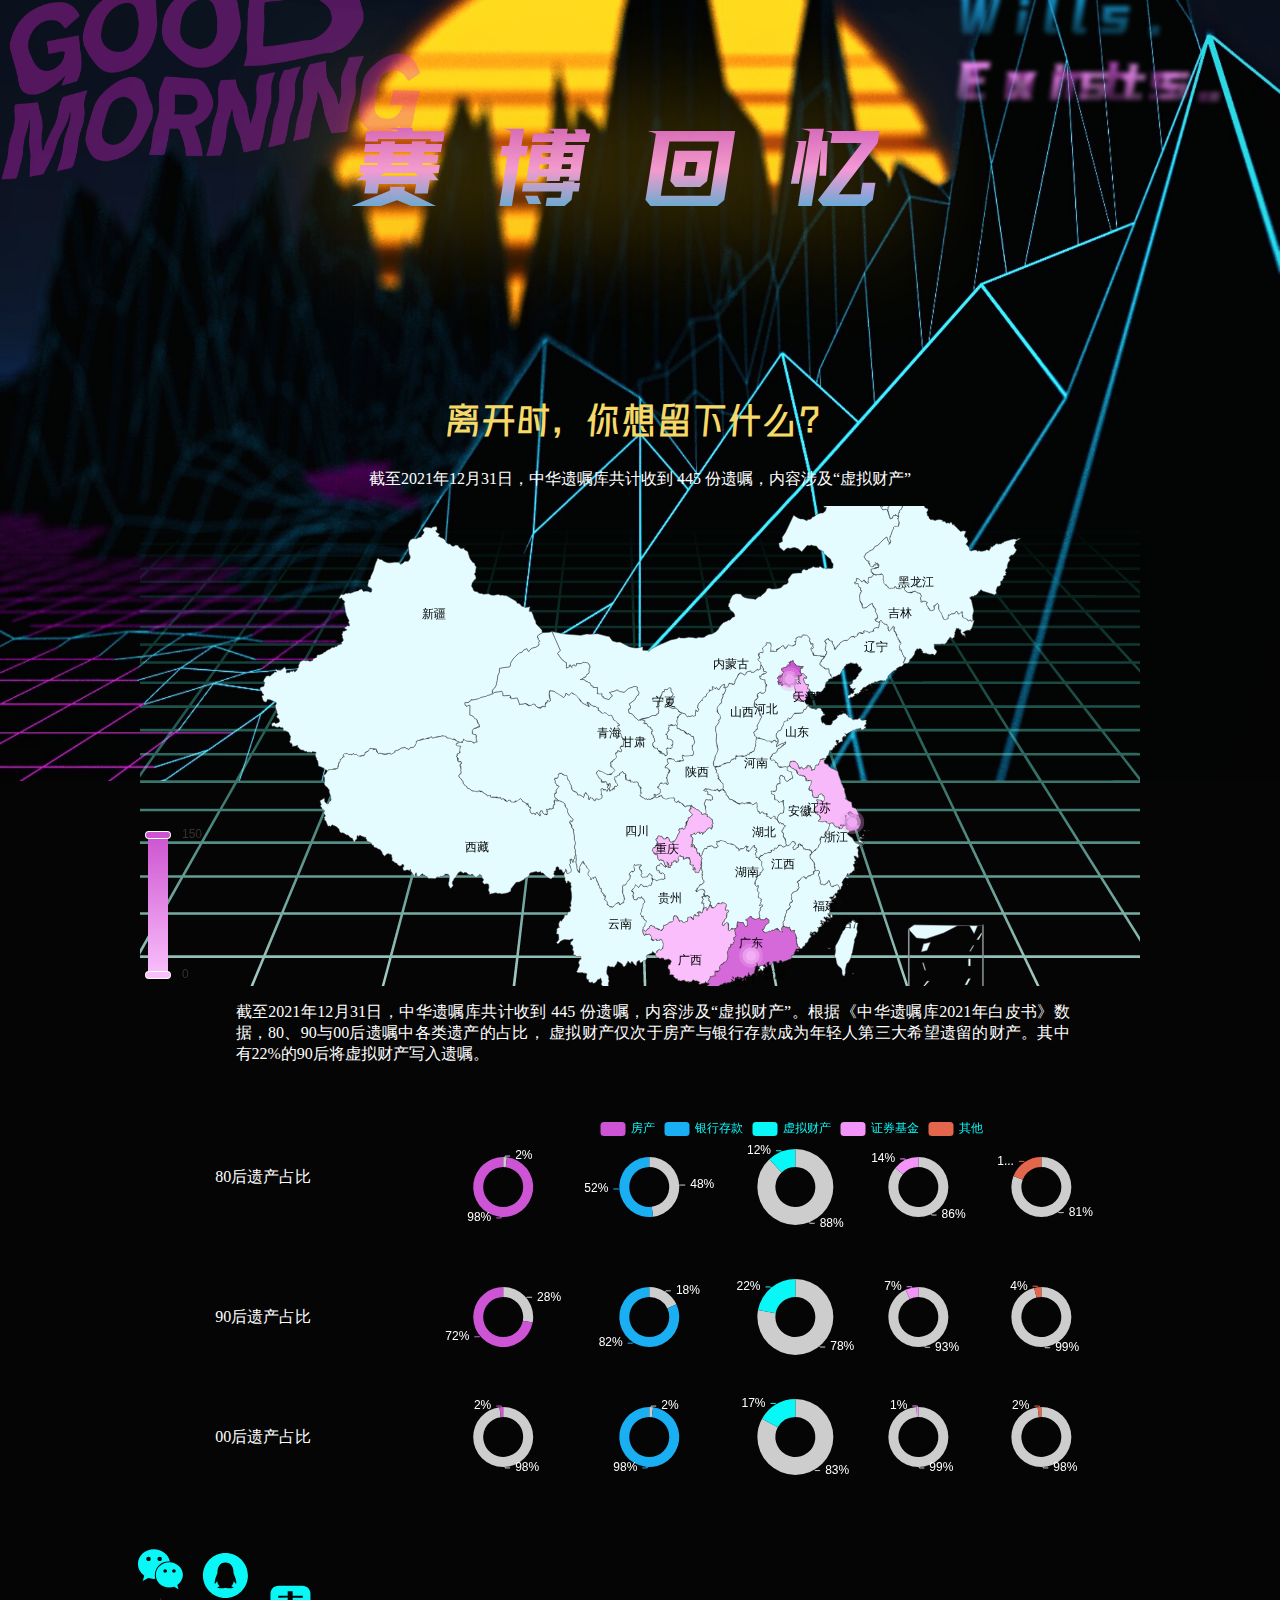
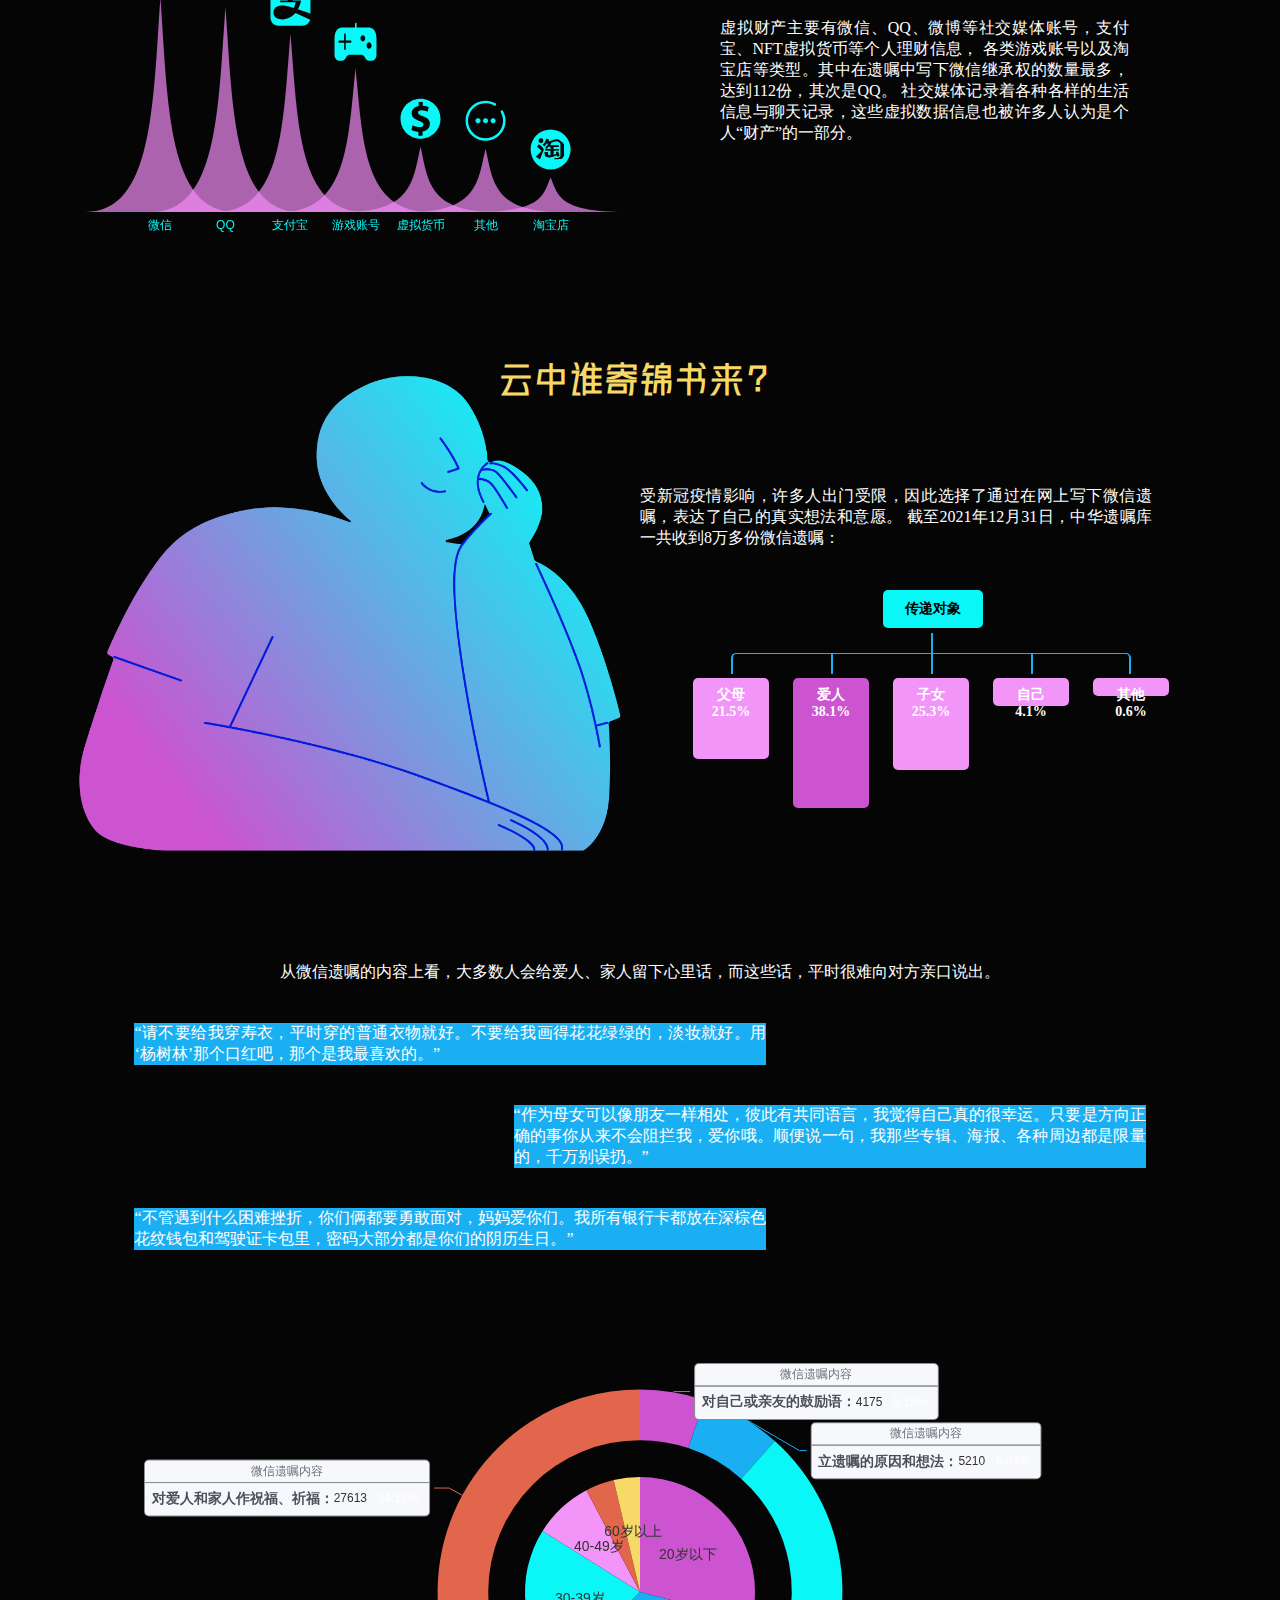
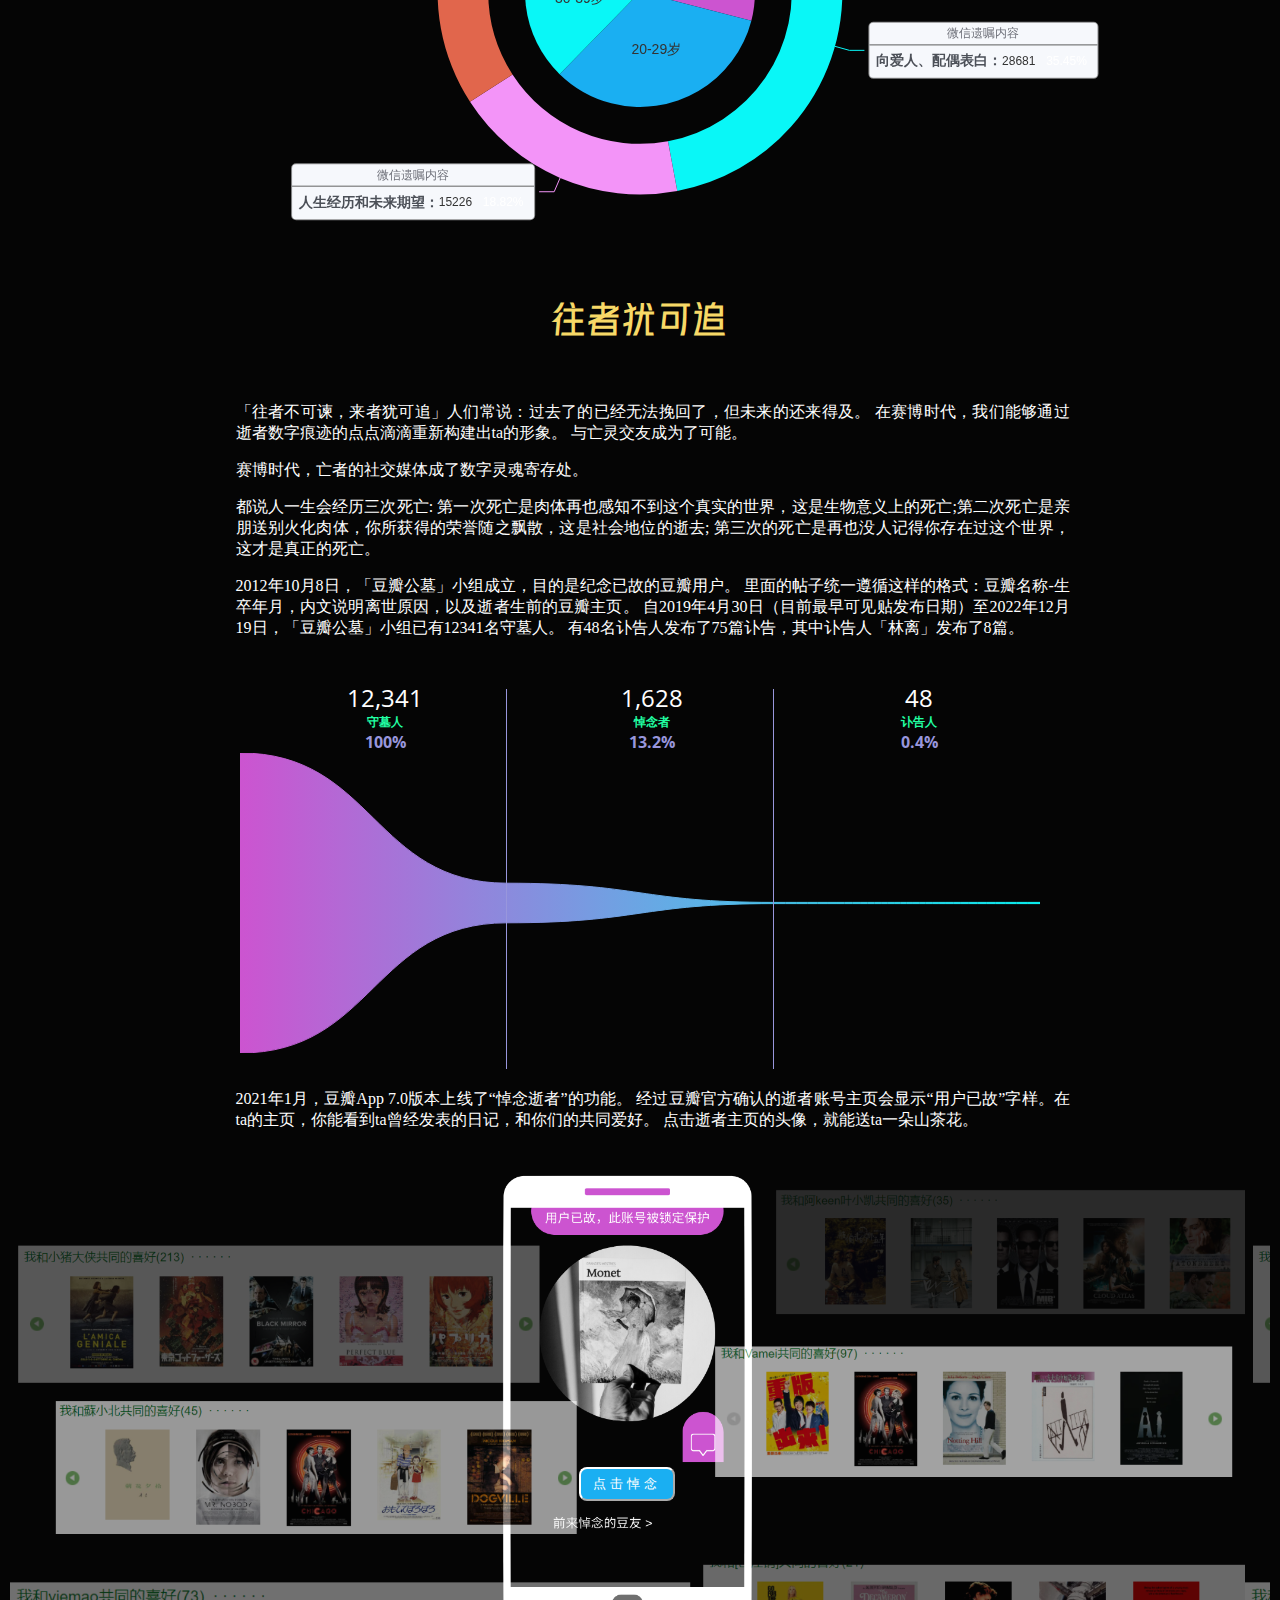
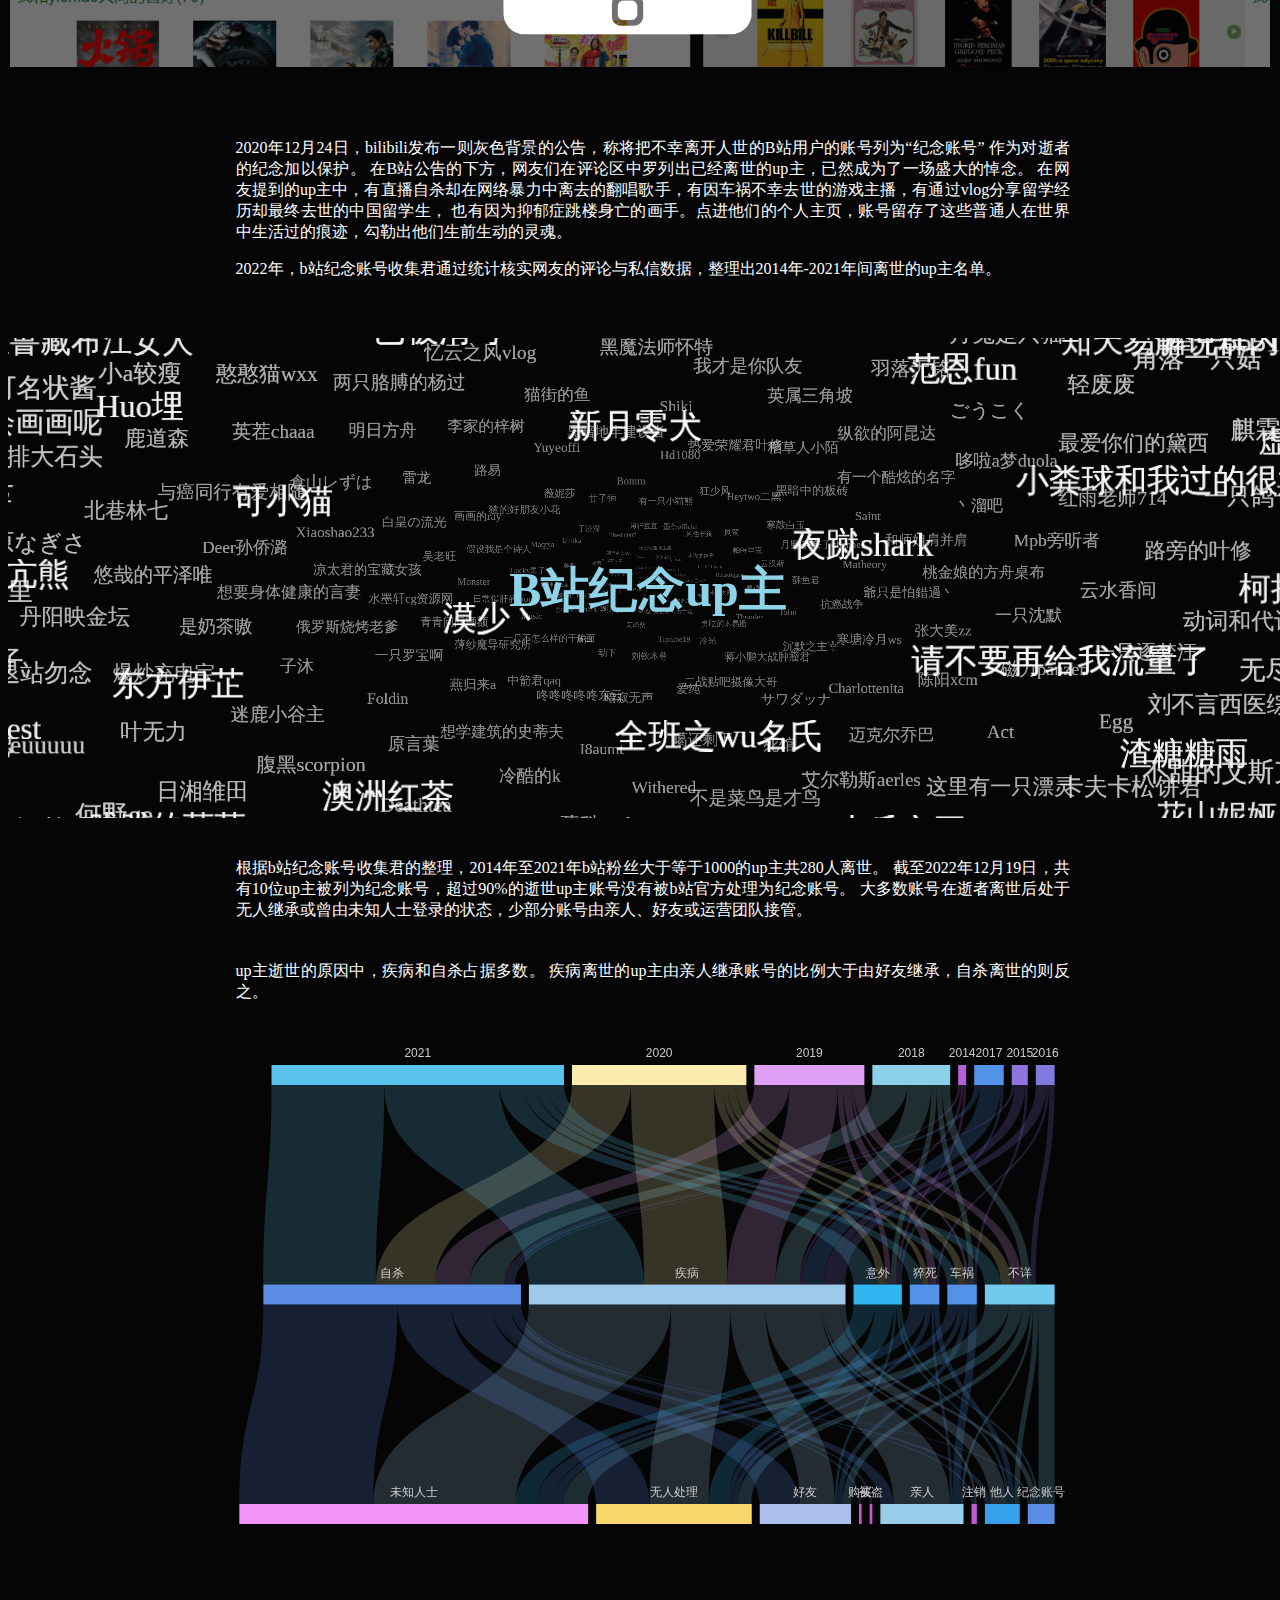
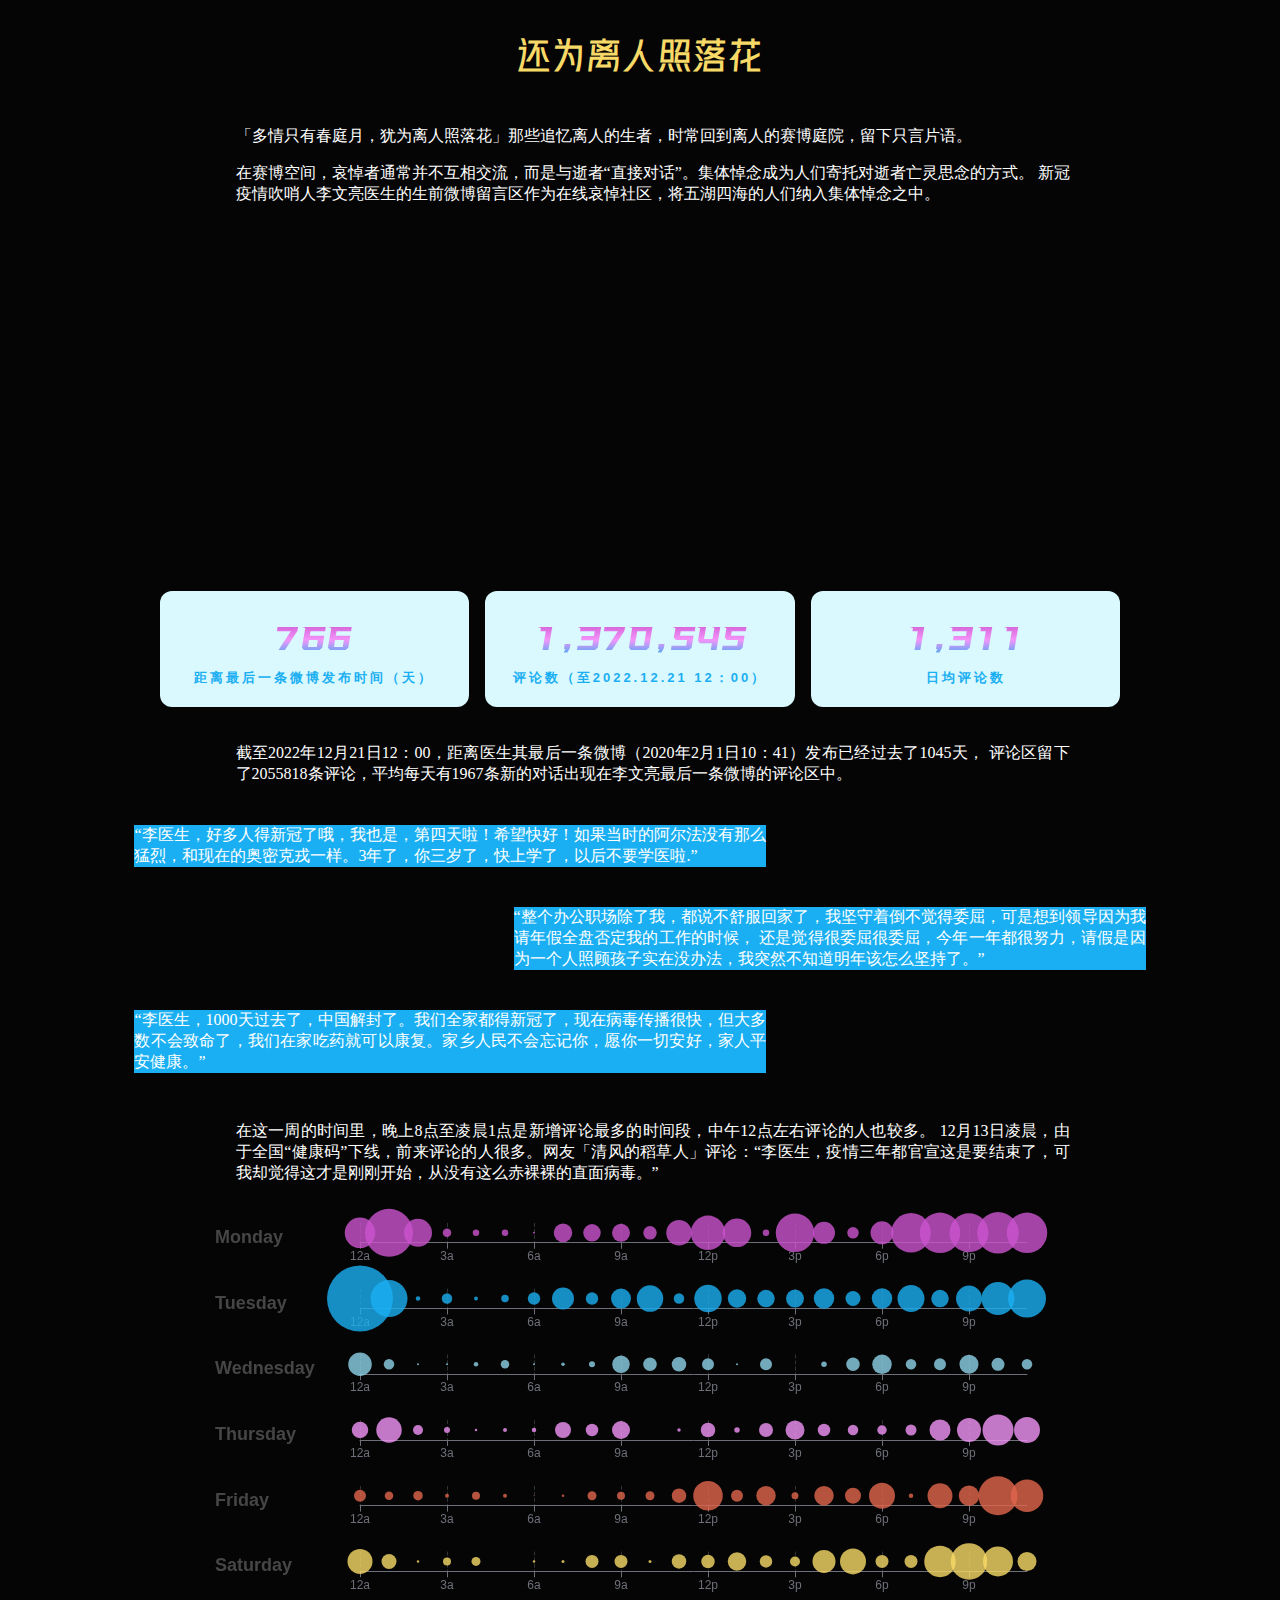
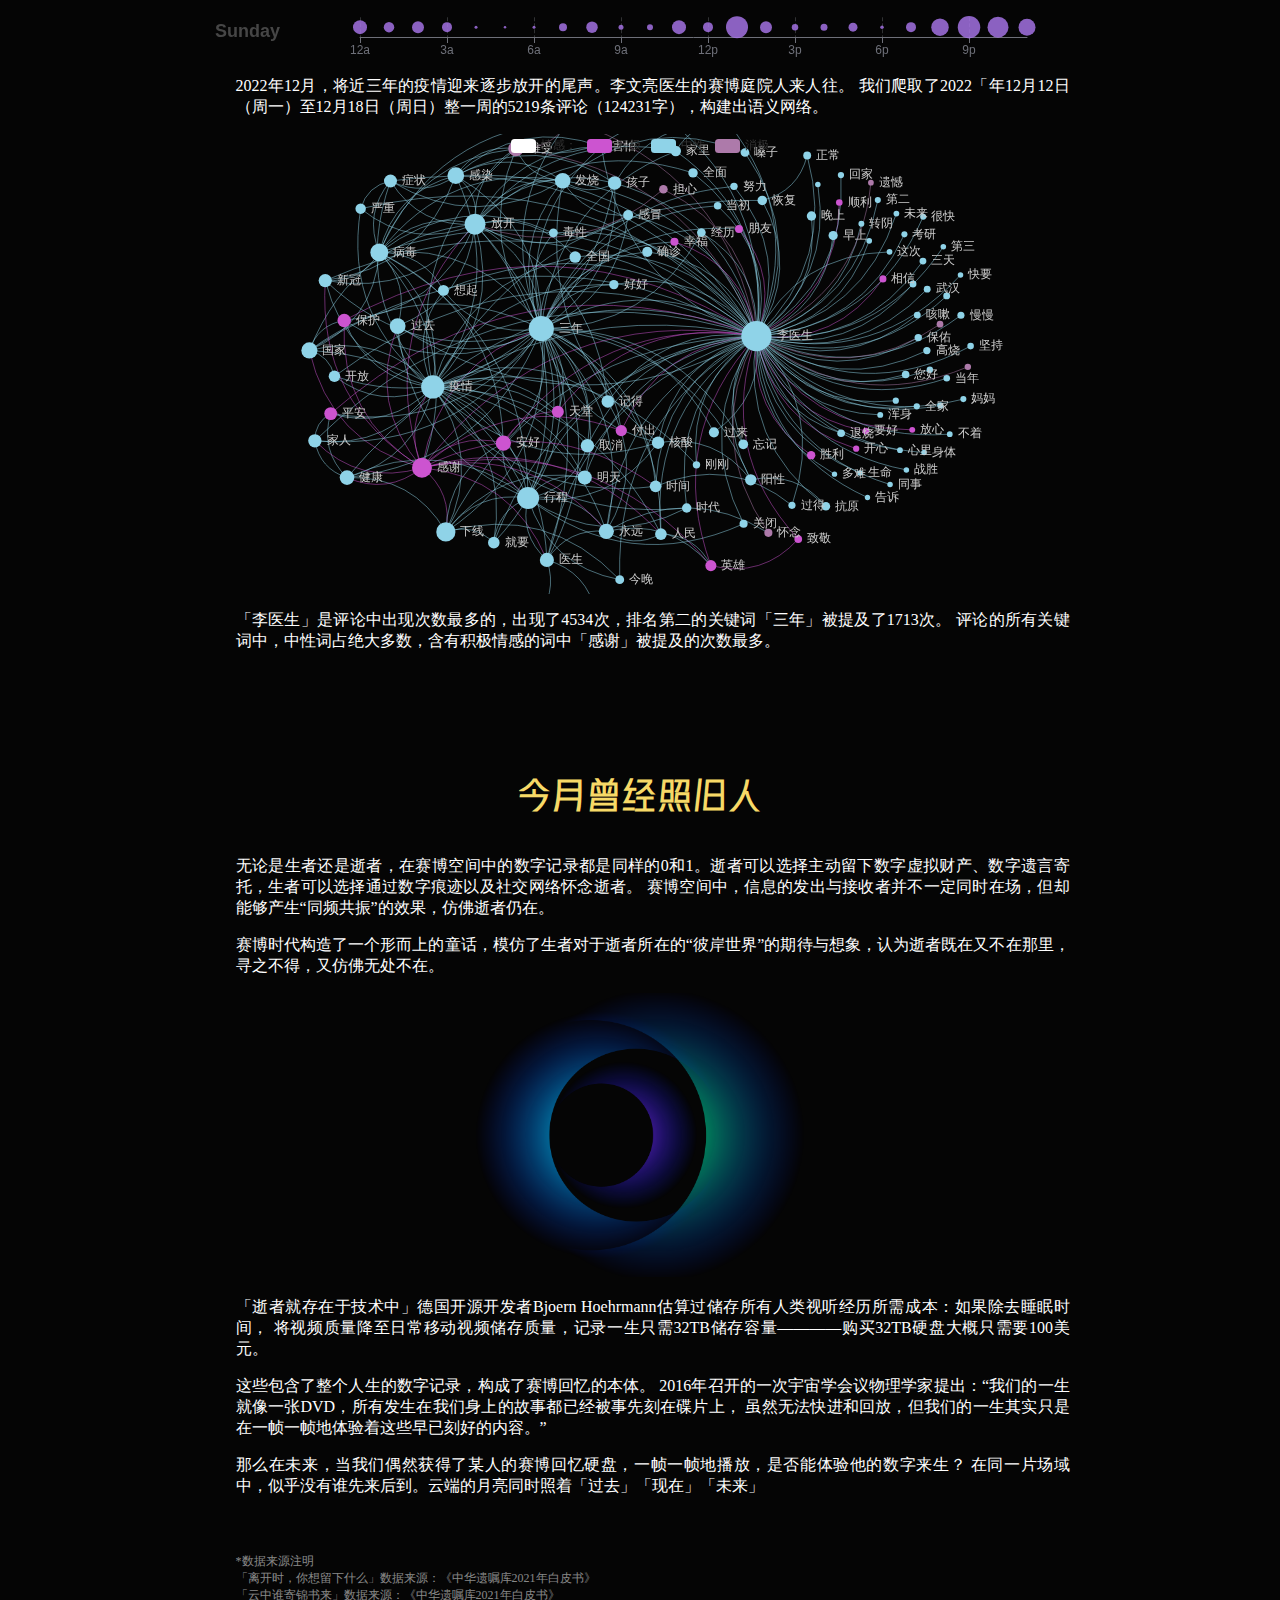
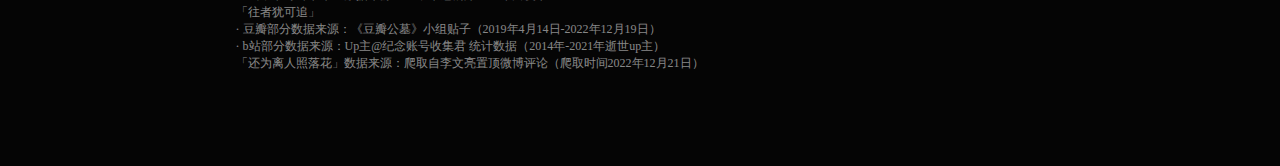
==== commit fc2cc4ee: "main" ====
--- a/cyberdeath/index.html
+++ b/cyberdeath/index.html
@@ -1695,7 +1695,7 @@
     2022年12月，将近三年的疫情迎来逐步放开的尾声。李文亮医生的赛博庭院人来人往。
     我们爬取了2022「年12月12日（周一）至12月18日（周日）整一周的5219条评论（124231字），构建出语义网络。
   </p>
-  <div id="net" style="width:100%;height:400px">
+  <div id="net" style="width:100%;height:460px">
     </div>
     <script type="text/javascript">
     var chartDom = document.getElementById('net');
@@ -1746,7 +1746,7 @@
             hideOverlap: true
           },
           scaleLimit: {
-            min: 1.2,
+            min: 1.4,
             max: 2.4
           },
           lineStyle: {
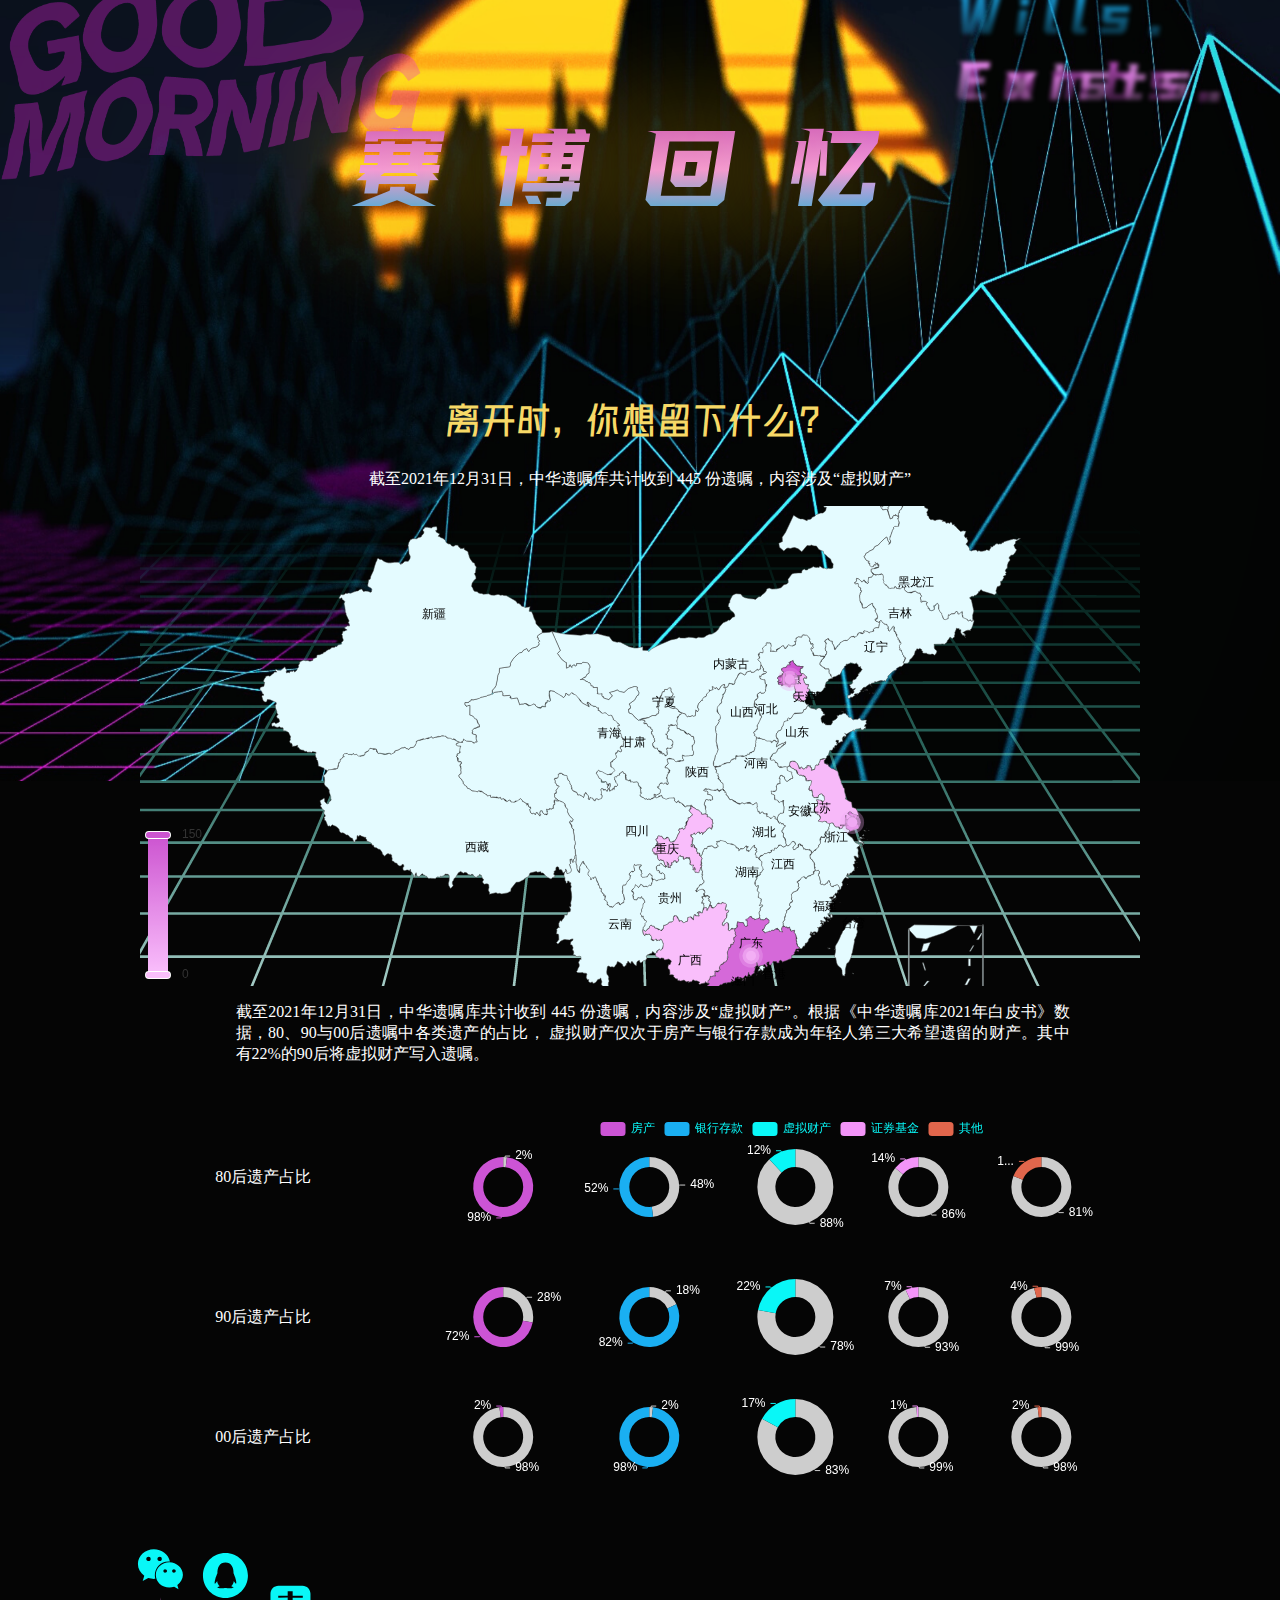
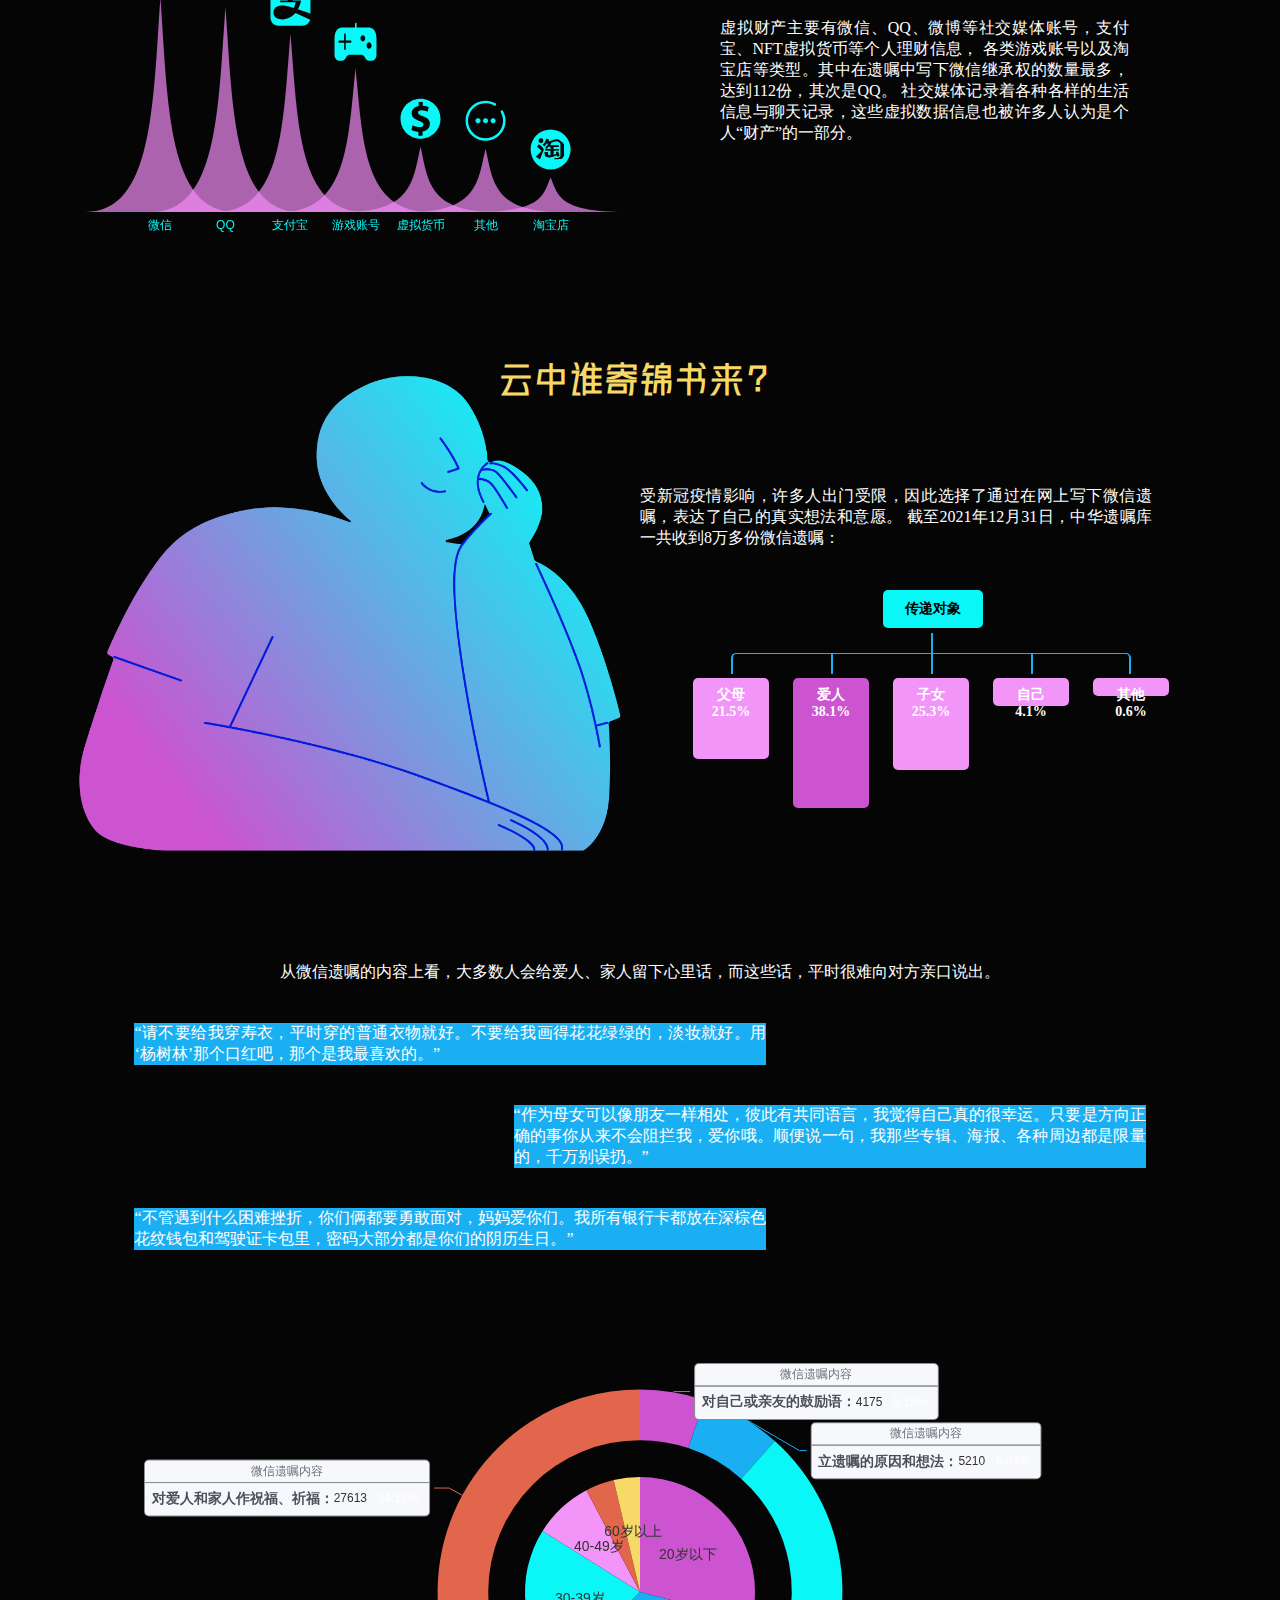
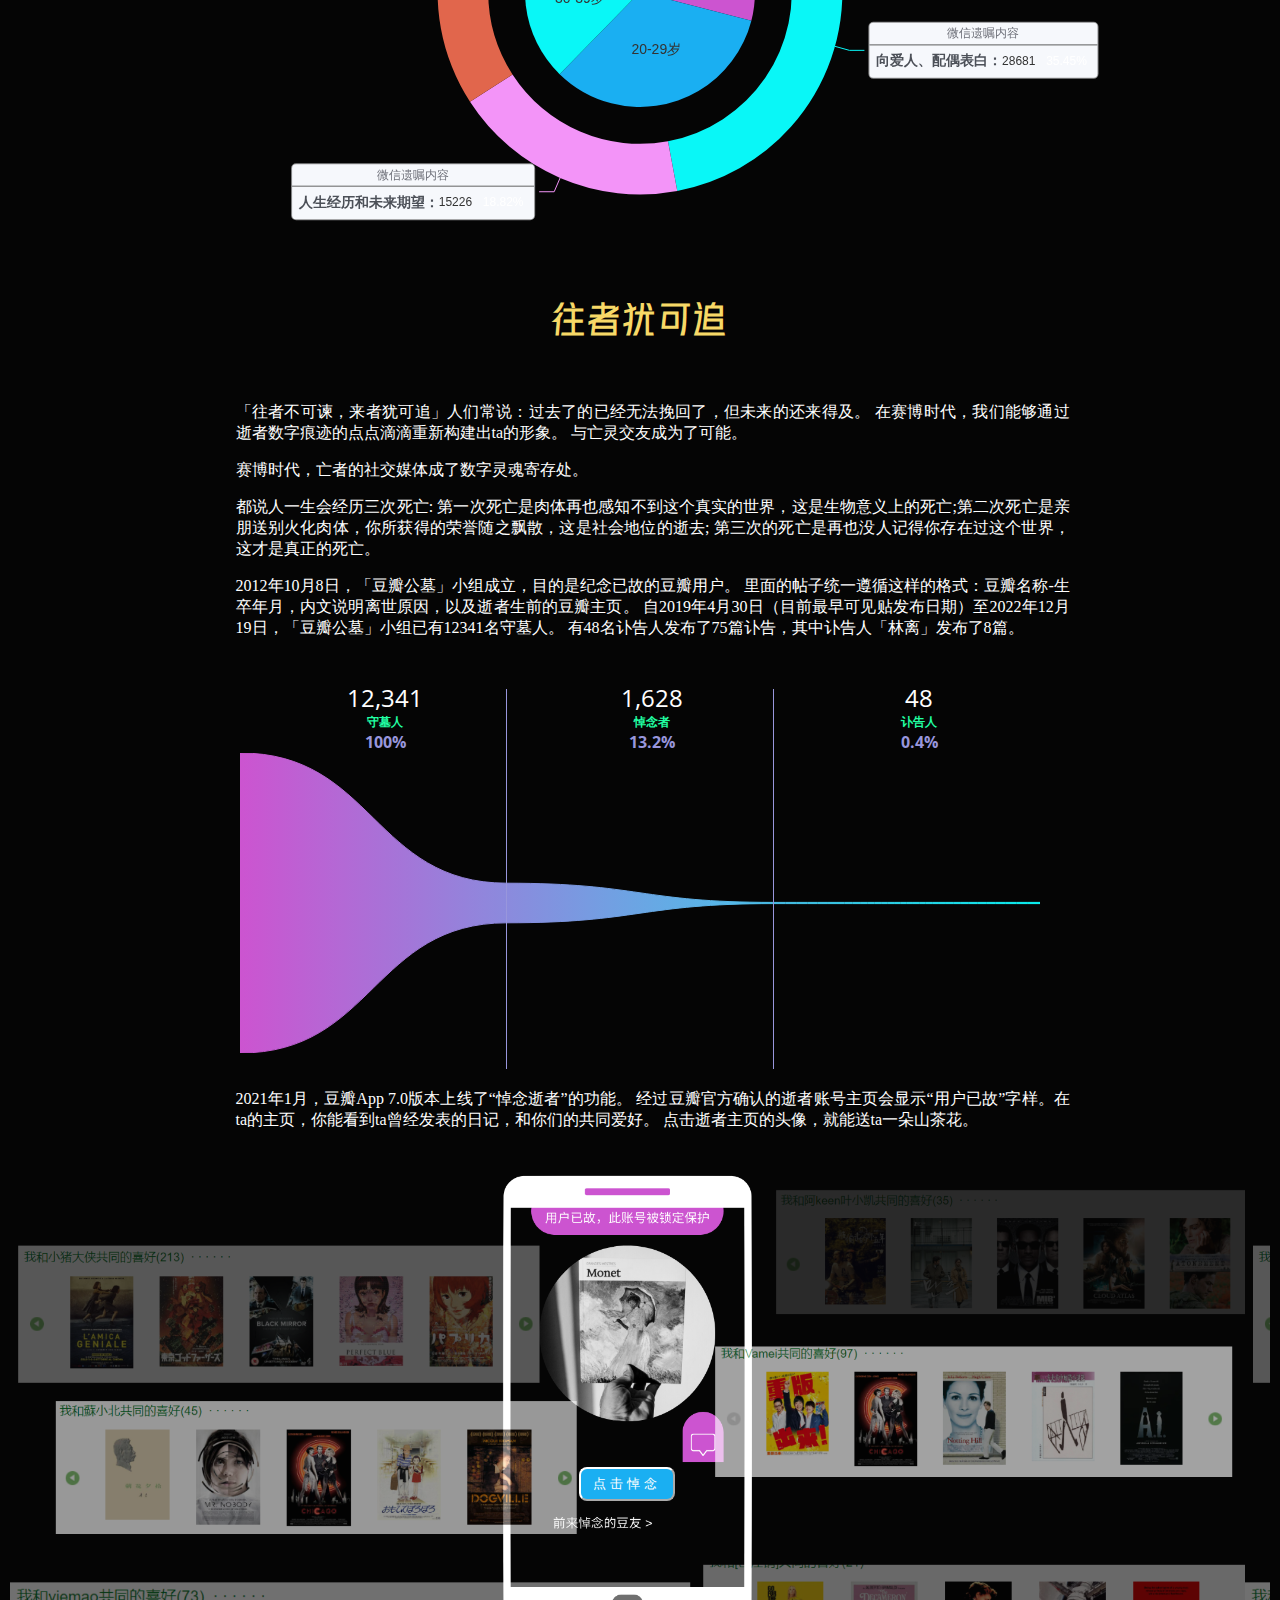
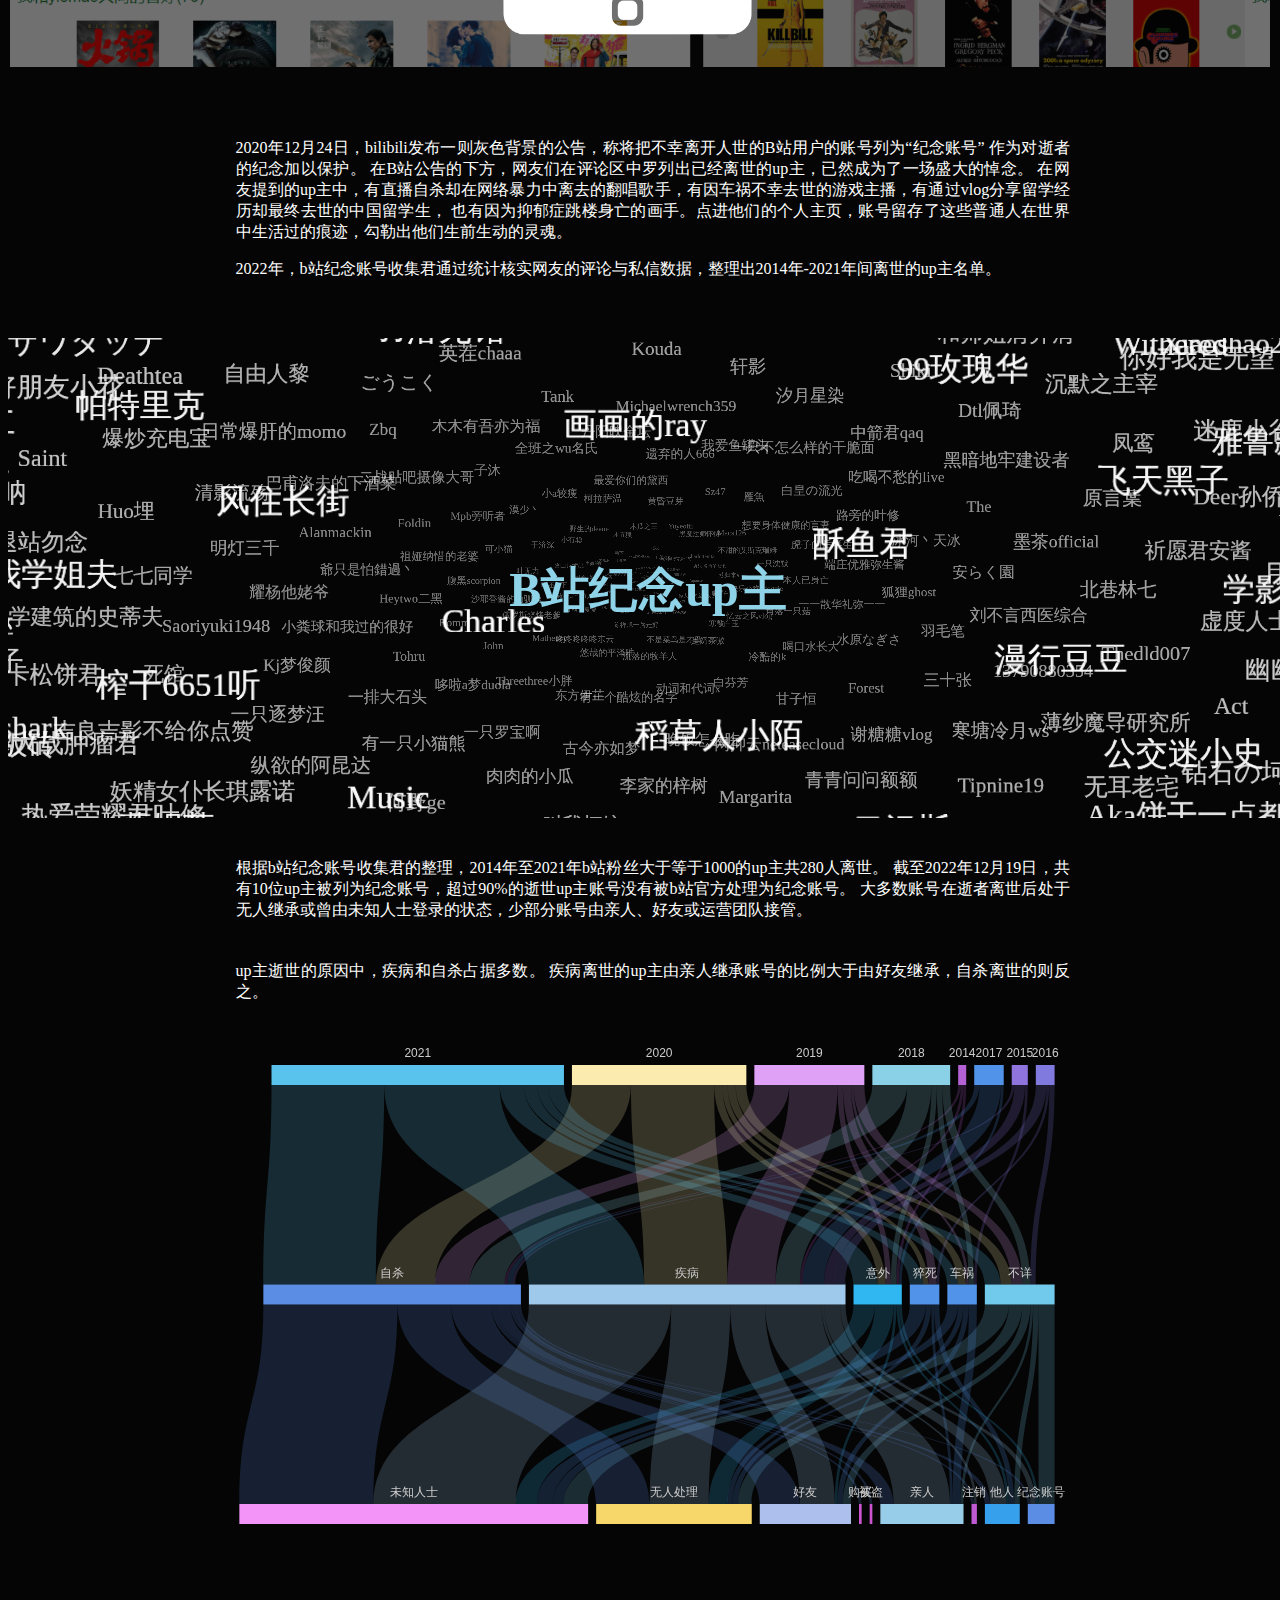
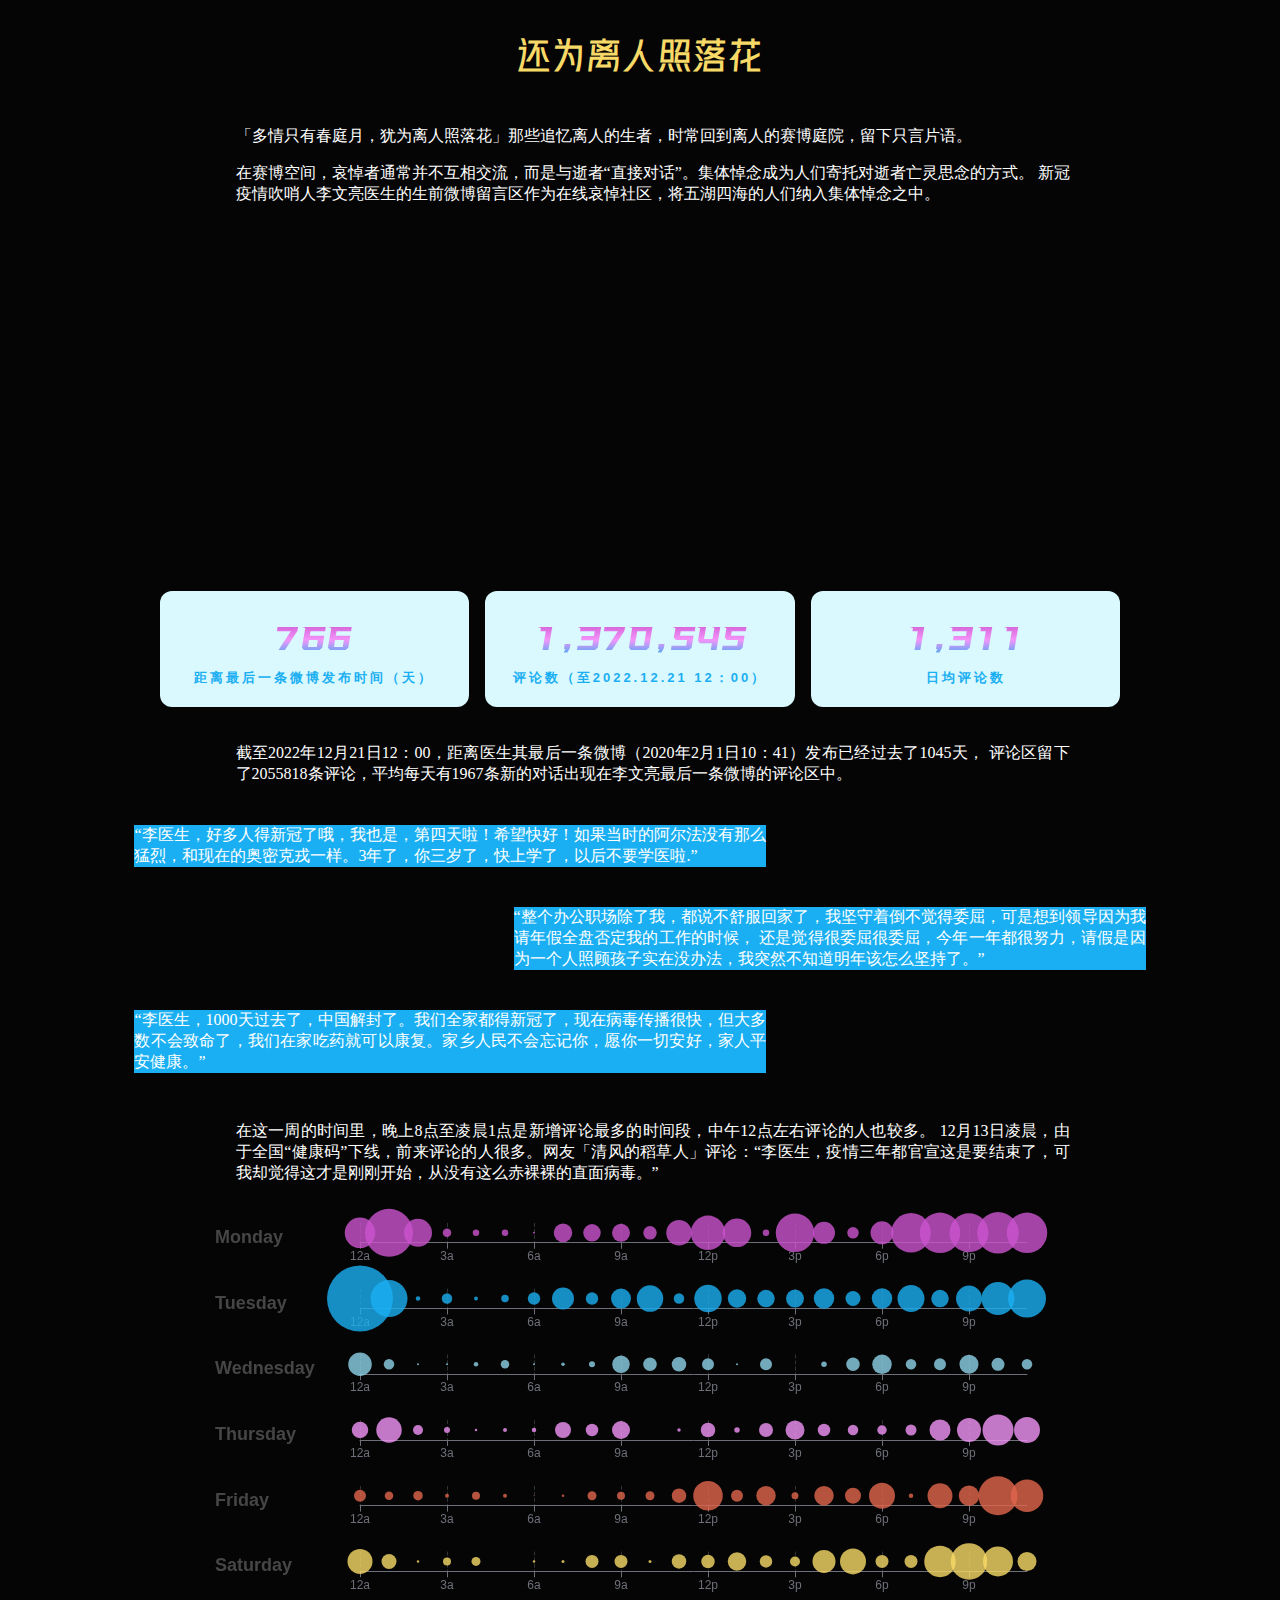
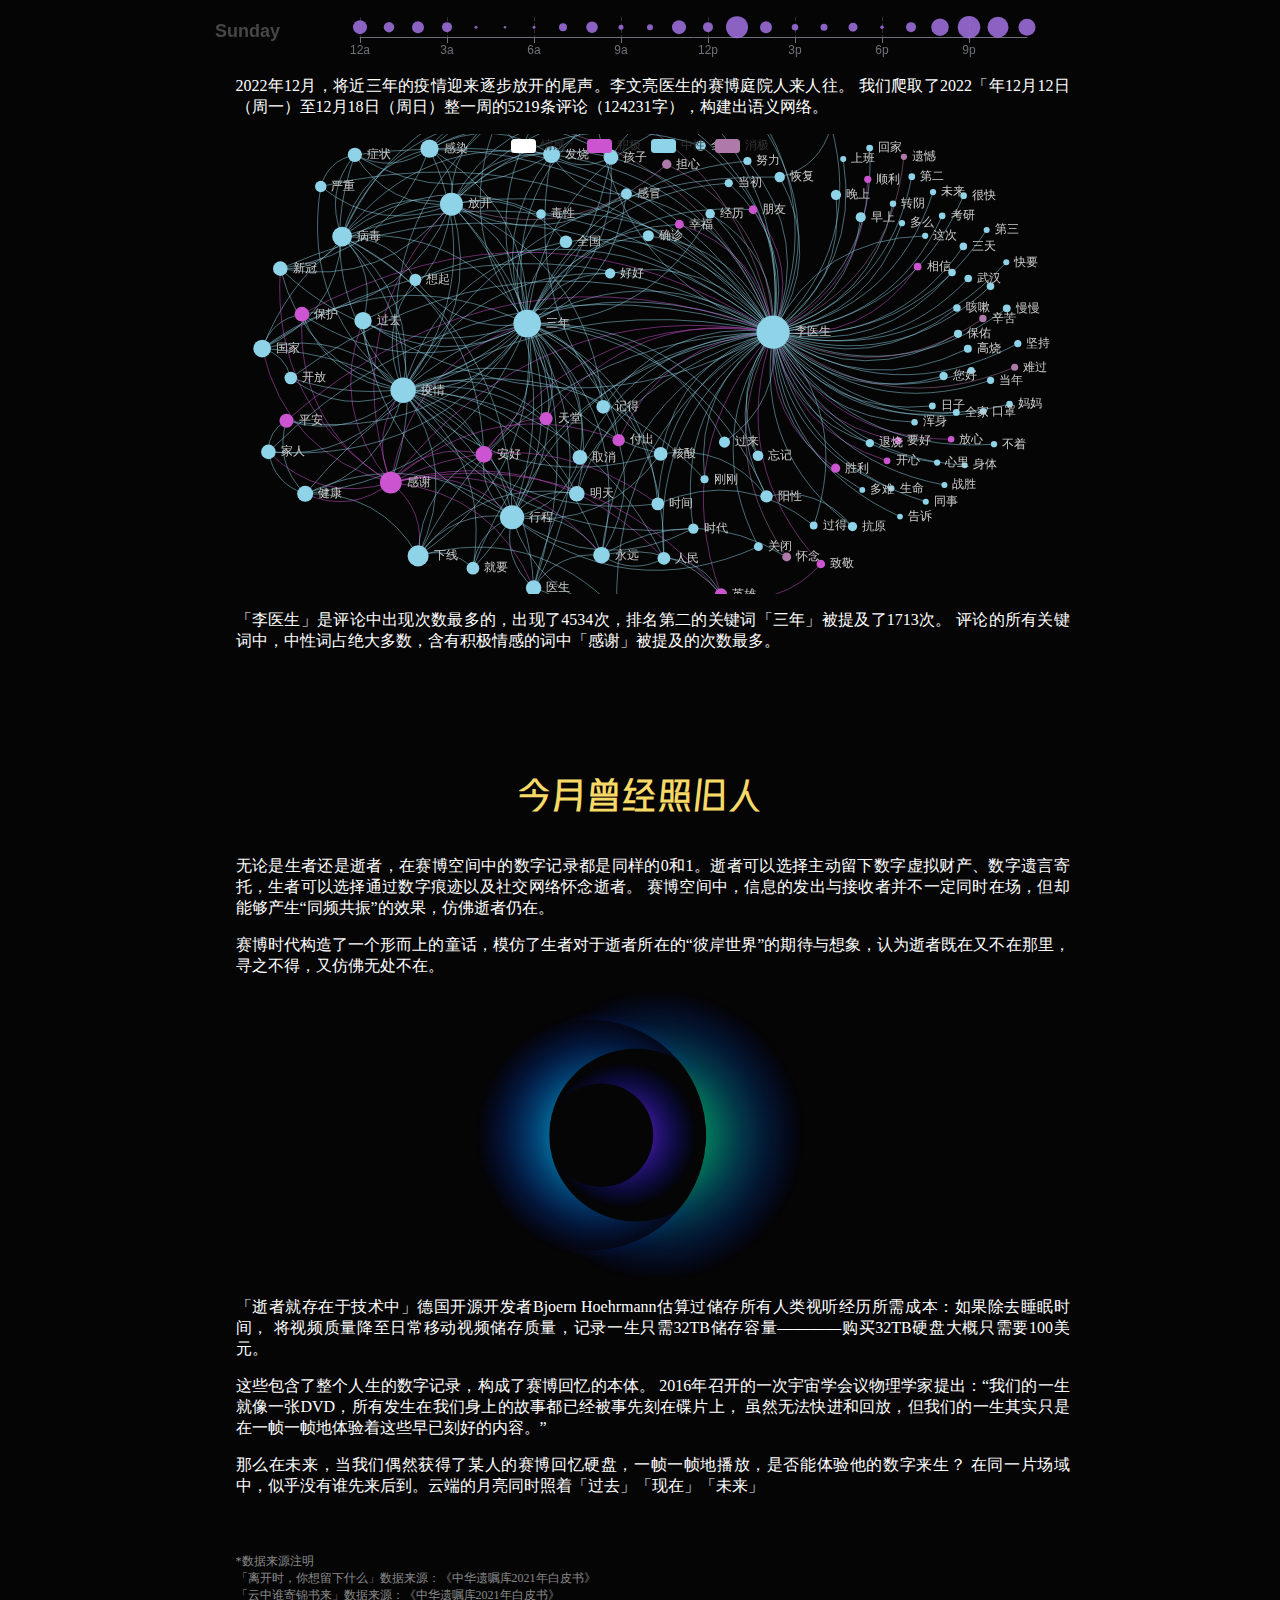
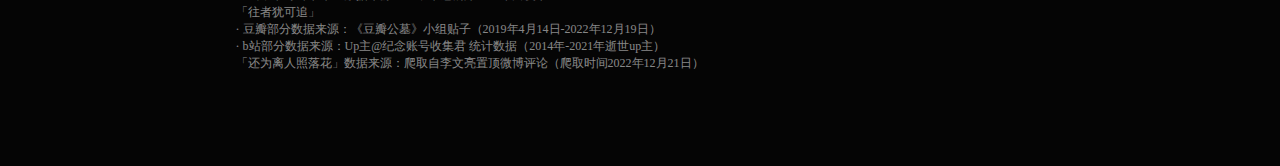
==== commit 72eb49b0: "main" ====
--- a/cyberdeath/index.html
+++ b/cyberdeath/index.html
@@ -1746,8 +1746,8 @@
             hideOverlap: true
           },
           scaleLimit: {
-            min: 1.4,
-            max: 2.4
+            min: 1.6,
+            max: 2.6
           },
           lineStyle: {
             color: 'source',
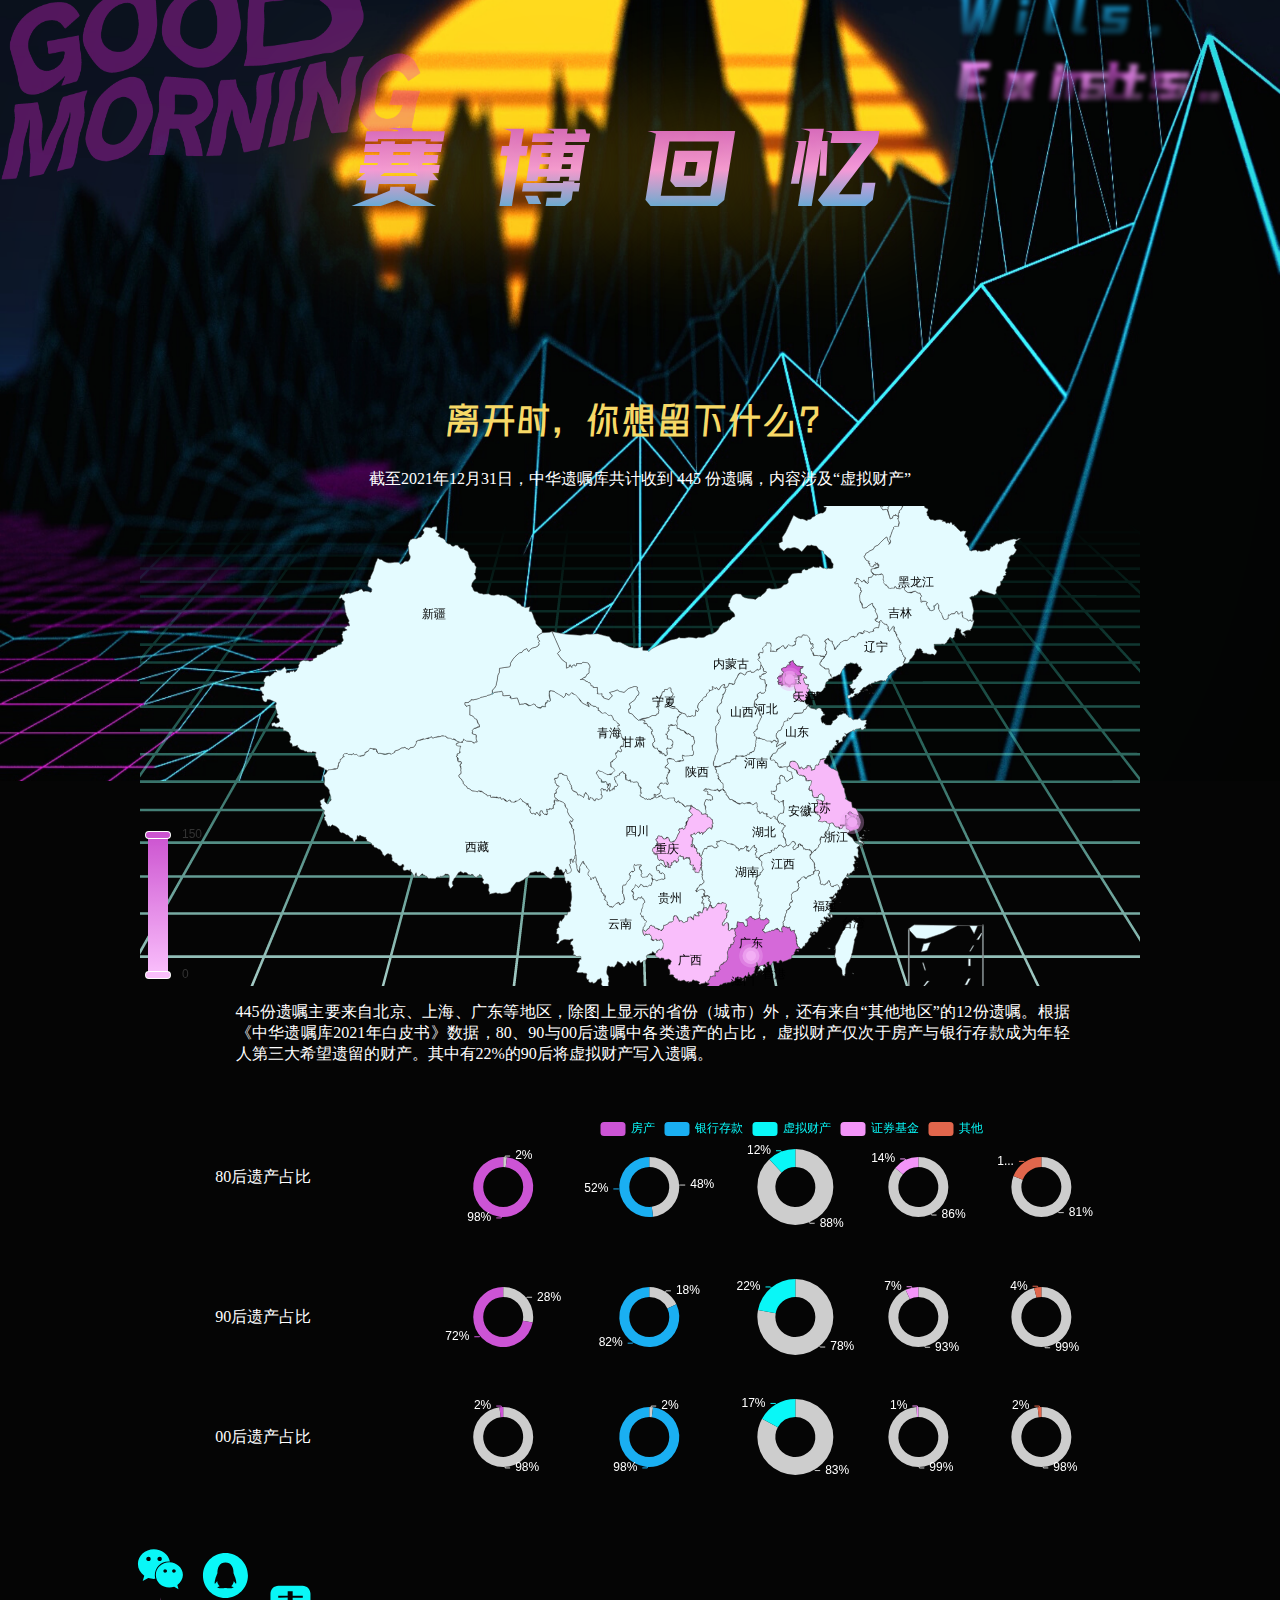
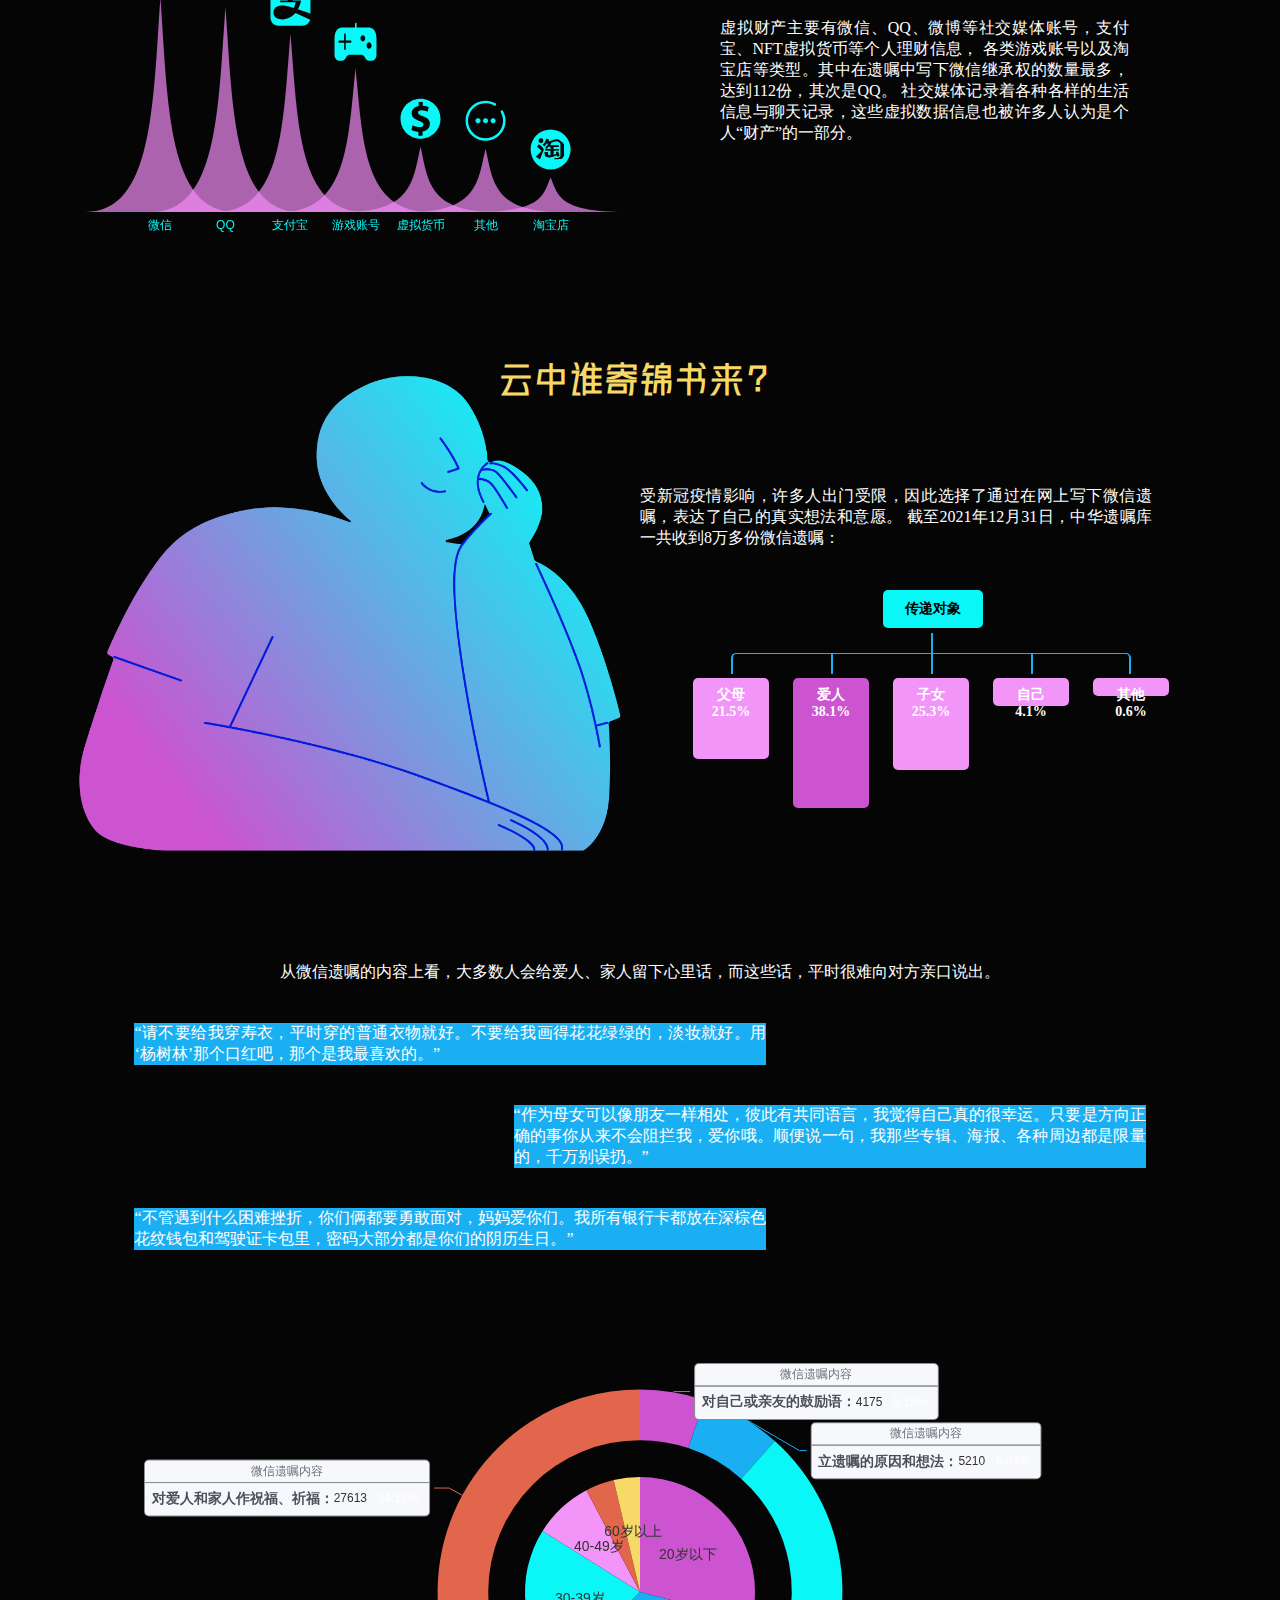
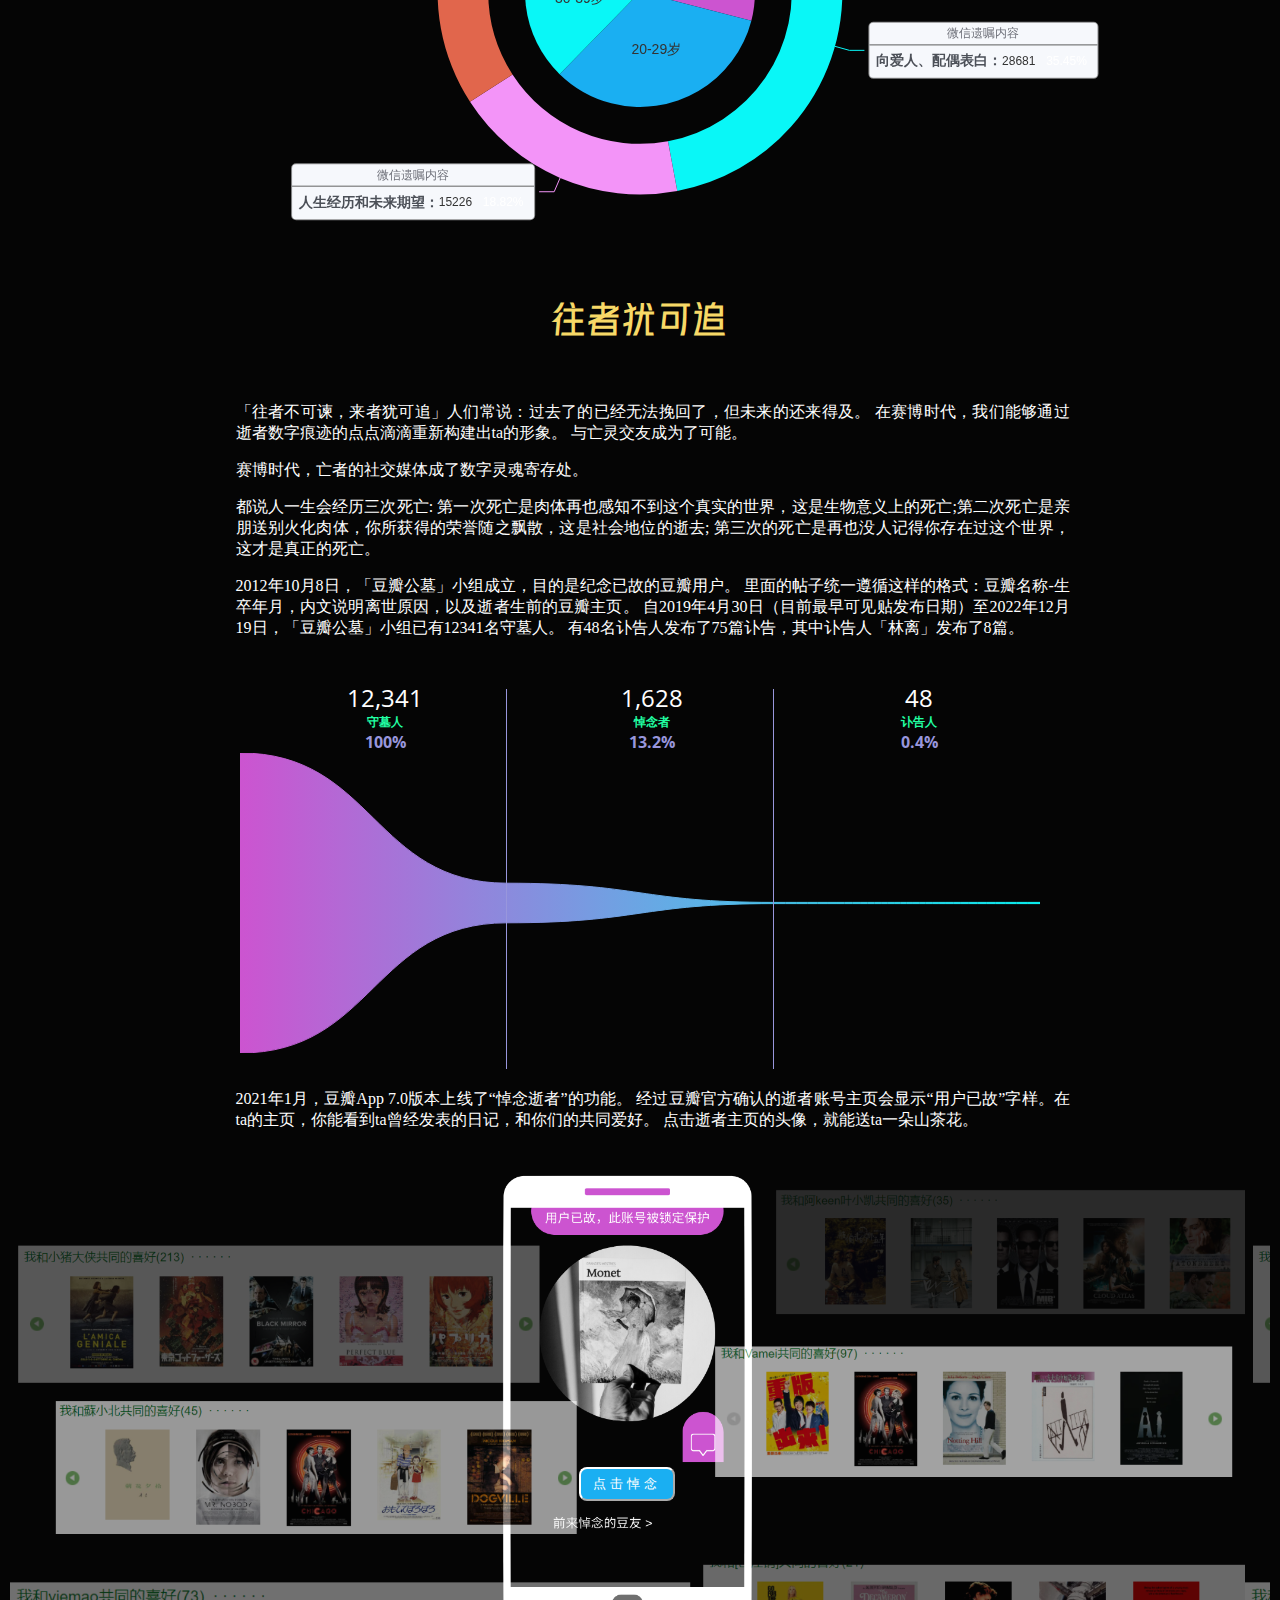
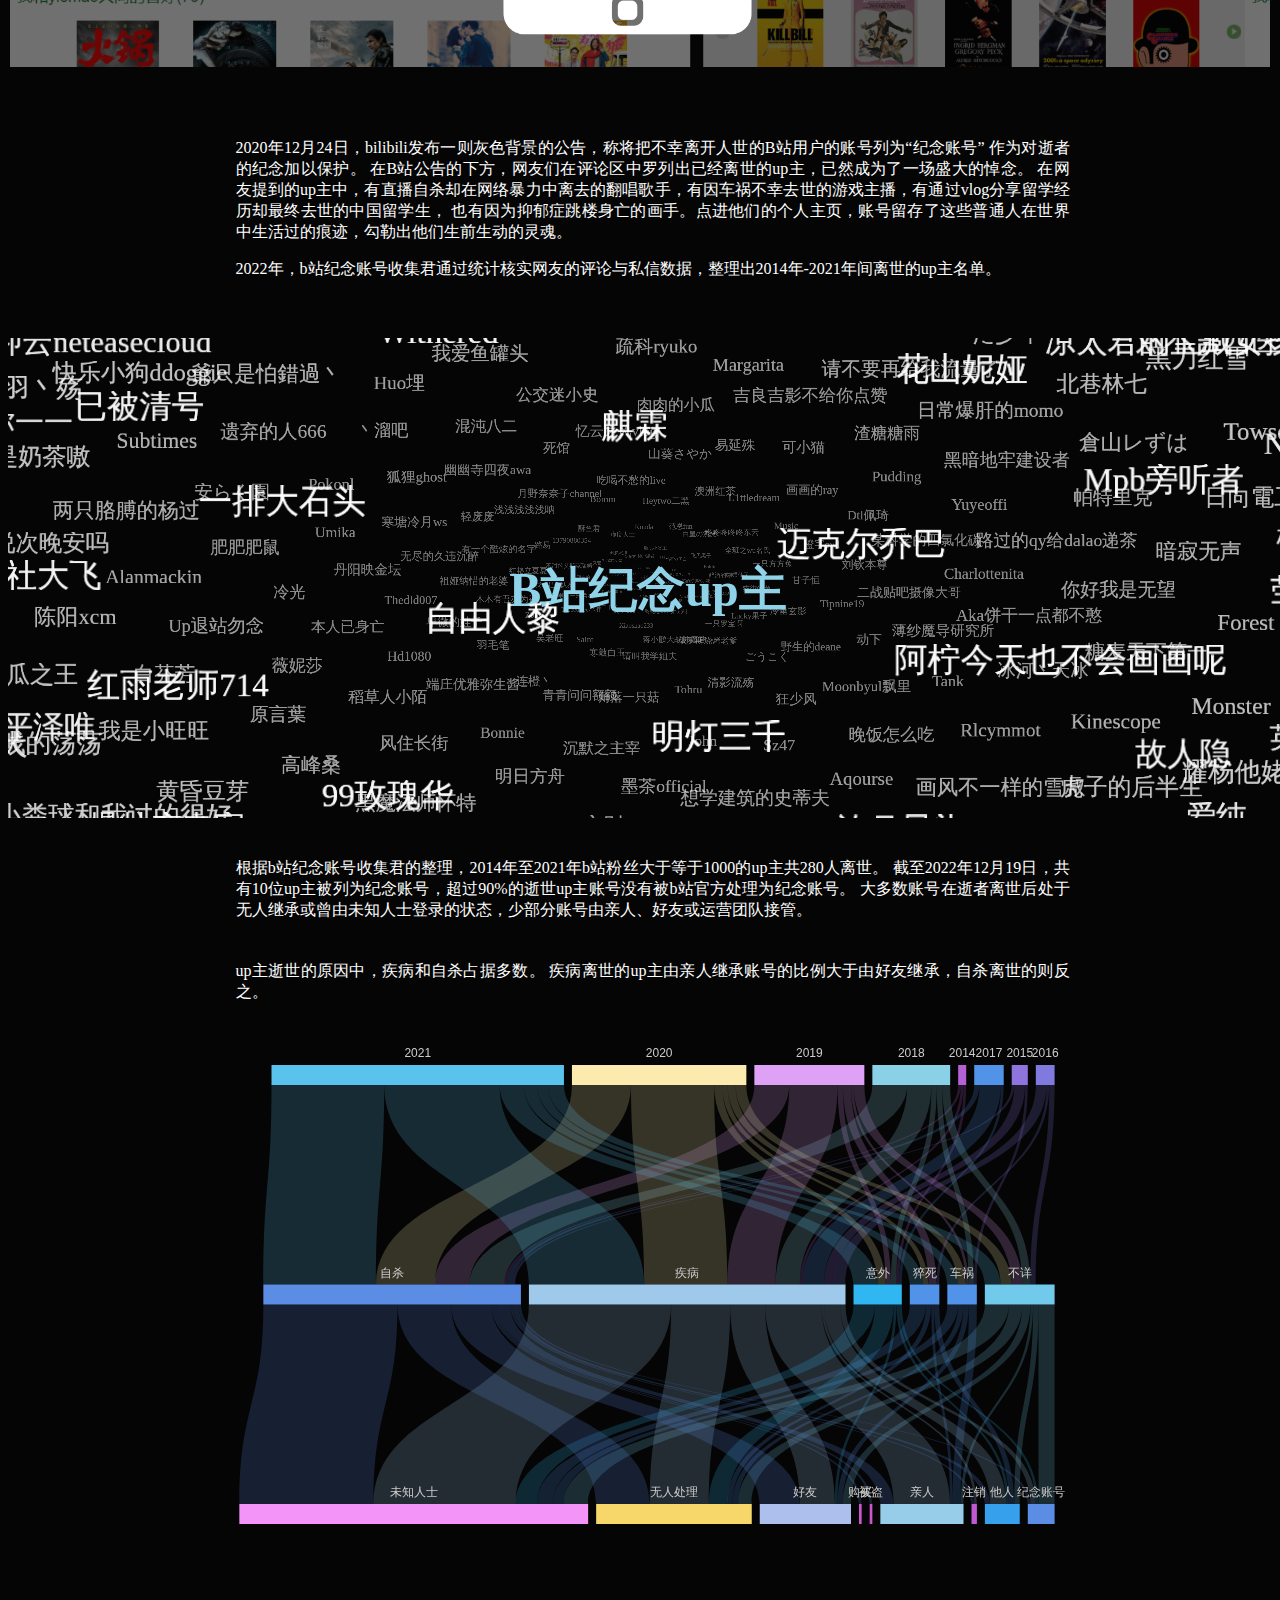
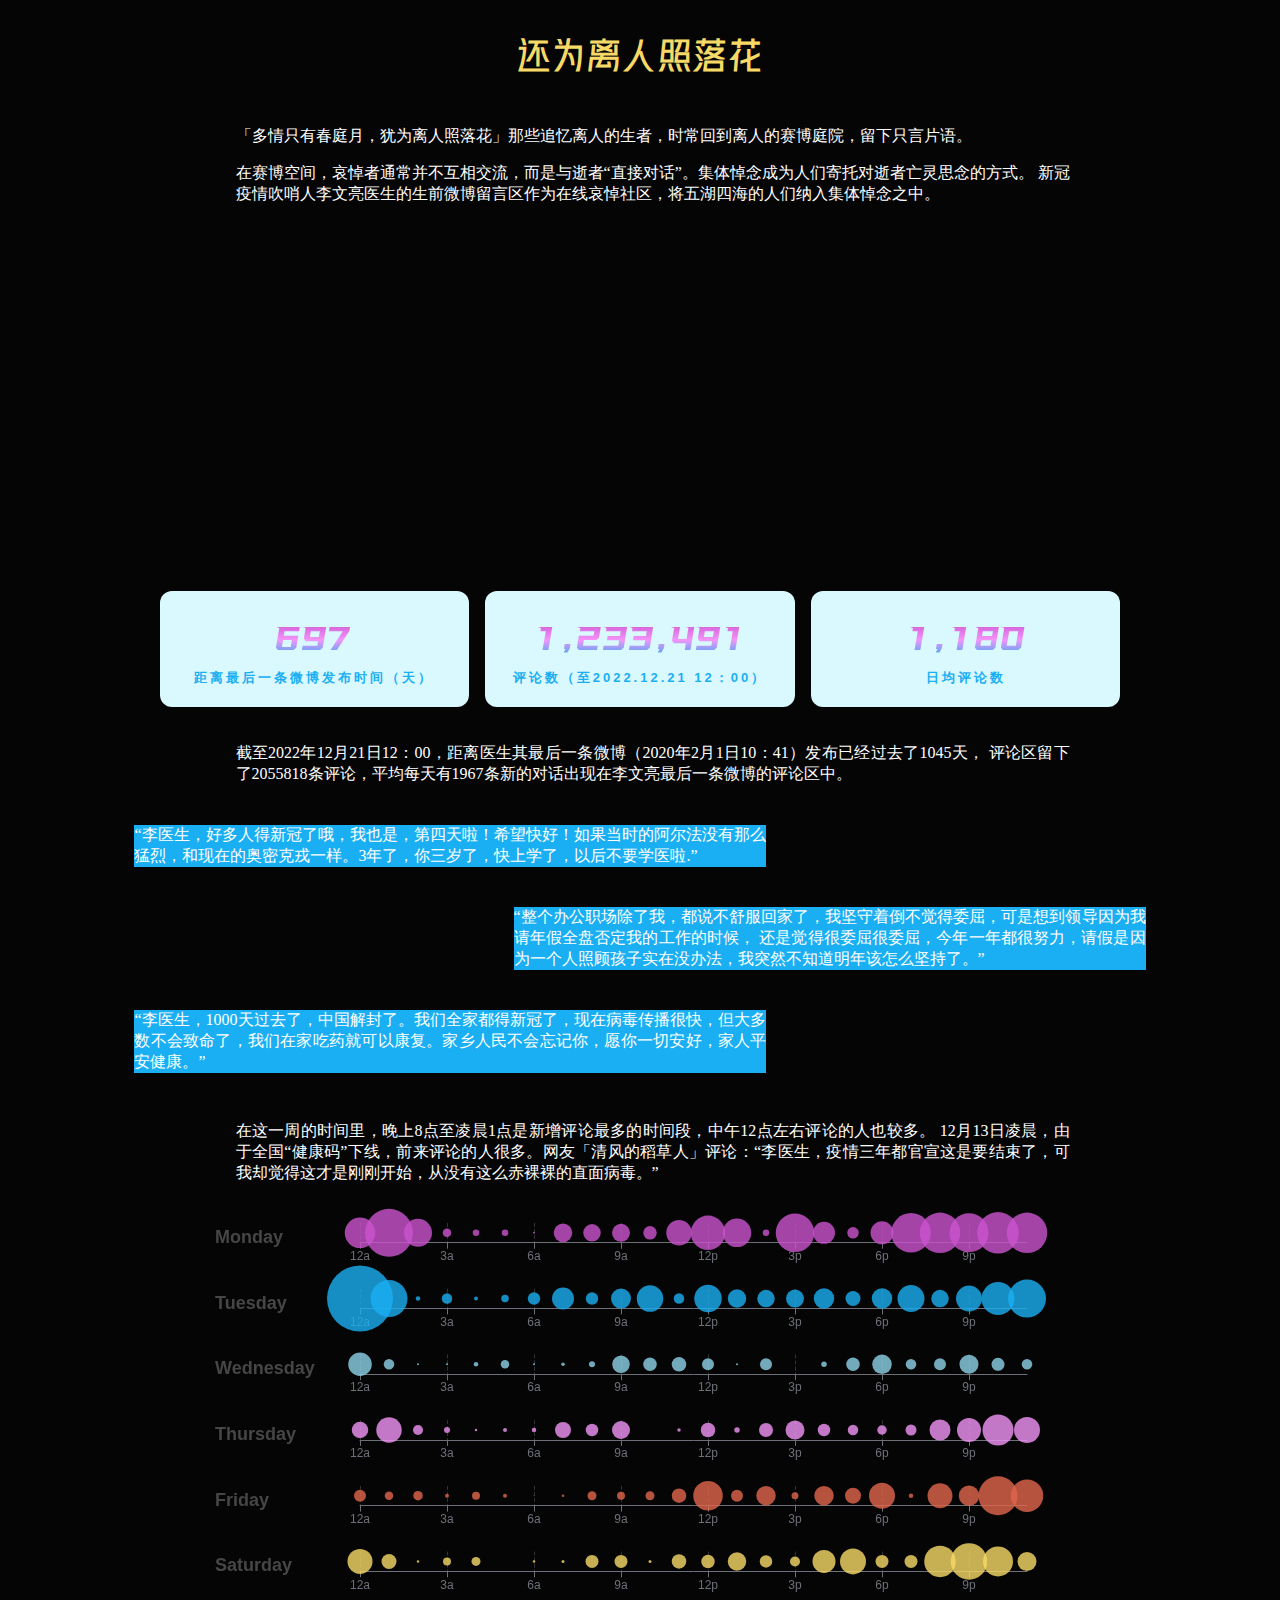
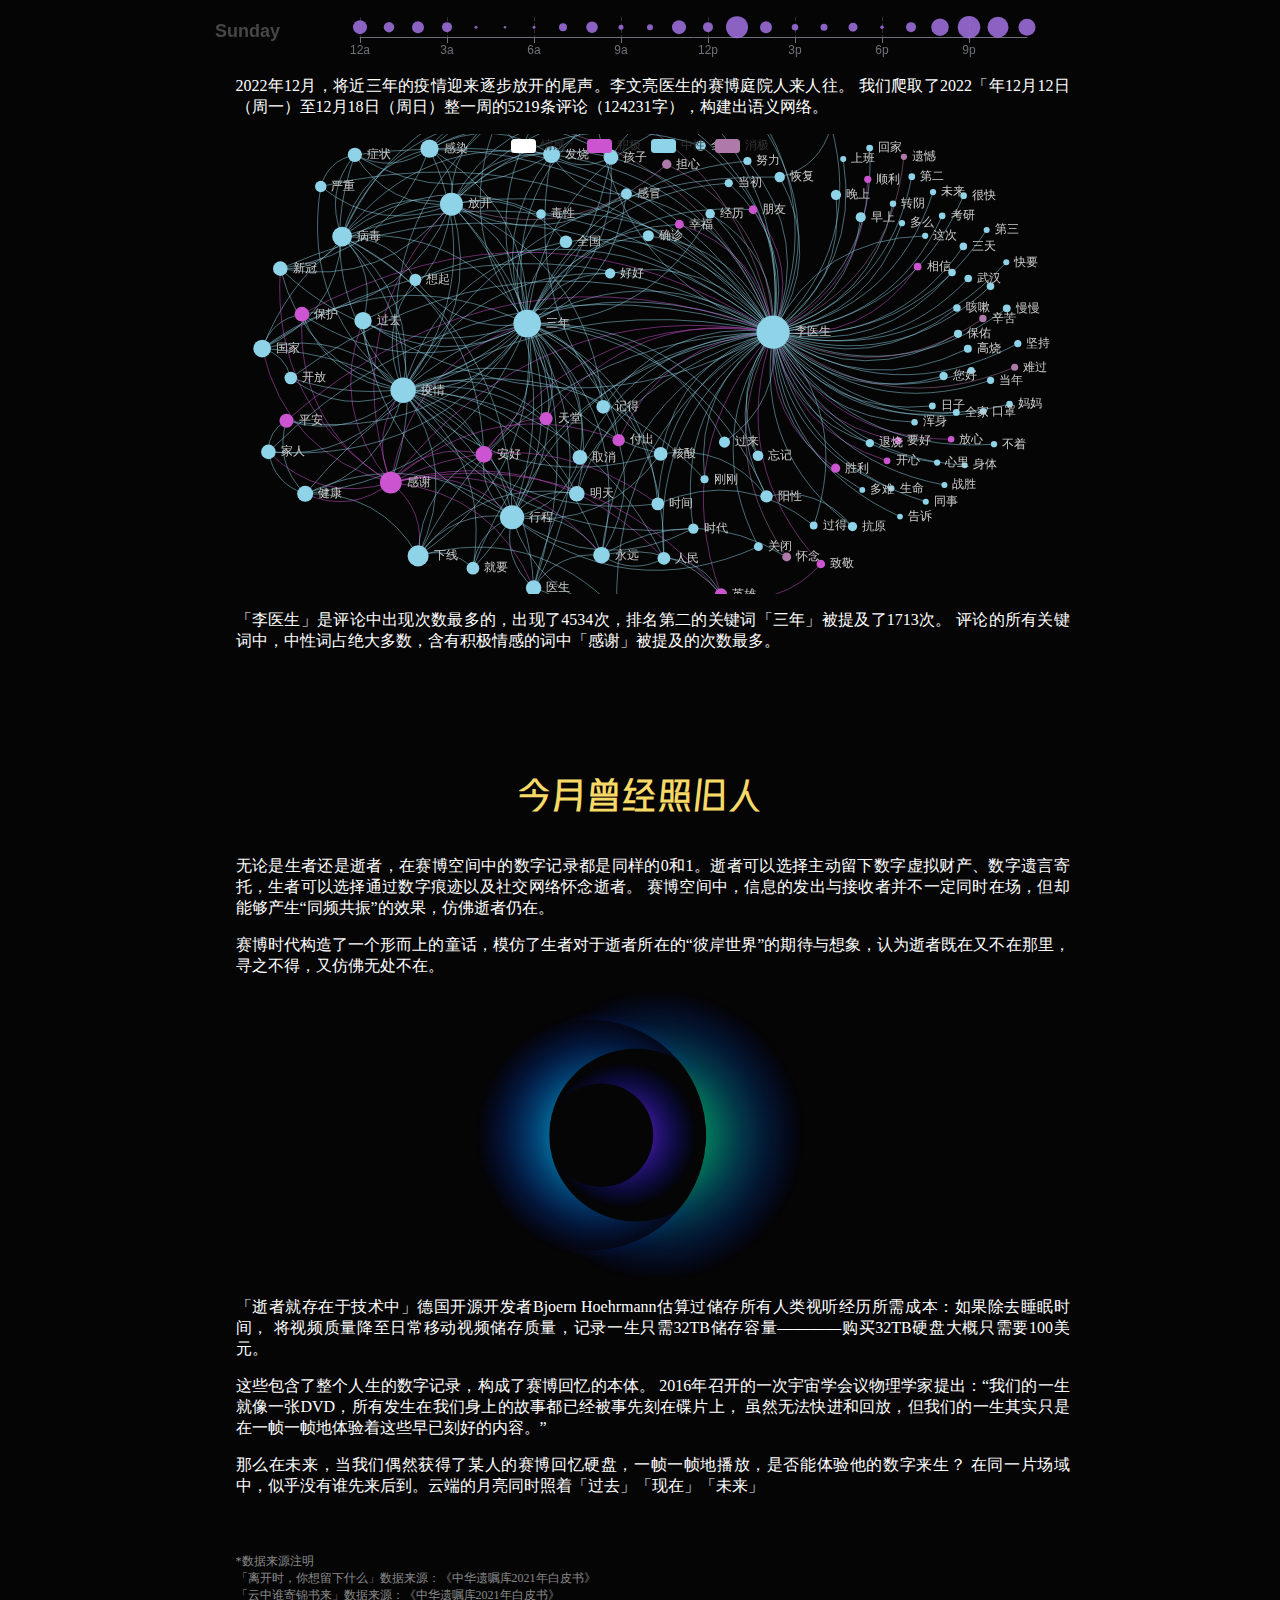
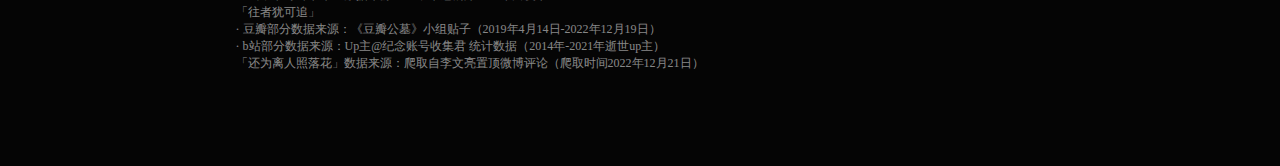
==== commit e963c143: "main" ====
--- a/cyberdeath/index.html
+++ b/cyberdeath/index.html
@@ -126,7 +126,7 @@
 <!-- 三代人遗嘱对比 -->
 <div style="width:100%;height:400px;margin-bottom:120px">
   <p class="text" style="width:66%;padding-left:18%;text-align:justify">
-    截至2021年12月31日，中华遗嘱库共计收到 445 份遗嘱，内容涉及“虚拟财产”。根据《中华遗嘱库2021年白皮书》数据，80、90与00后遗嘱中各类遗产的占比，
+    445份遗嘱主要来自北京、上海、广东等地区，除图上显示的省份（城市）外，还有来自“其他地区”的12份遗嘱。根据《中华遗嘱库2021年白皮书》数据，80、90与00后遗嘱中各类遗产的占比，
     虚拟财产仅次于房产与银行存款成为年轻人第三大希望遗留的财产。其中有22%的90后将虚拟财产写入遗嘱。</p><br><br>
   <!-- 80后 -->
   <div style="width:24%;height:140px;float:left">
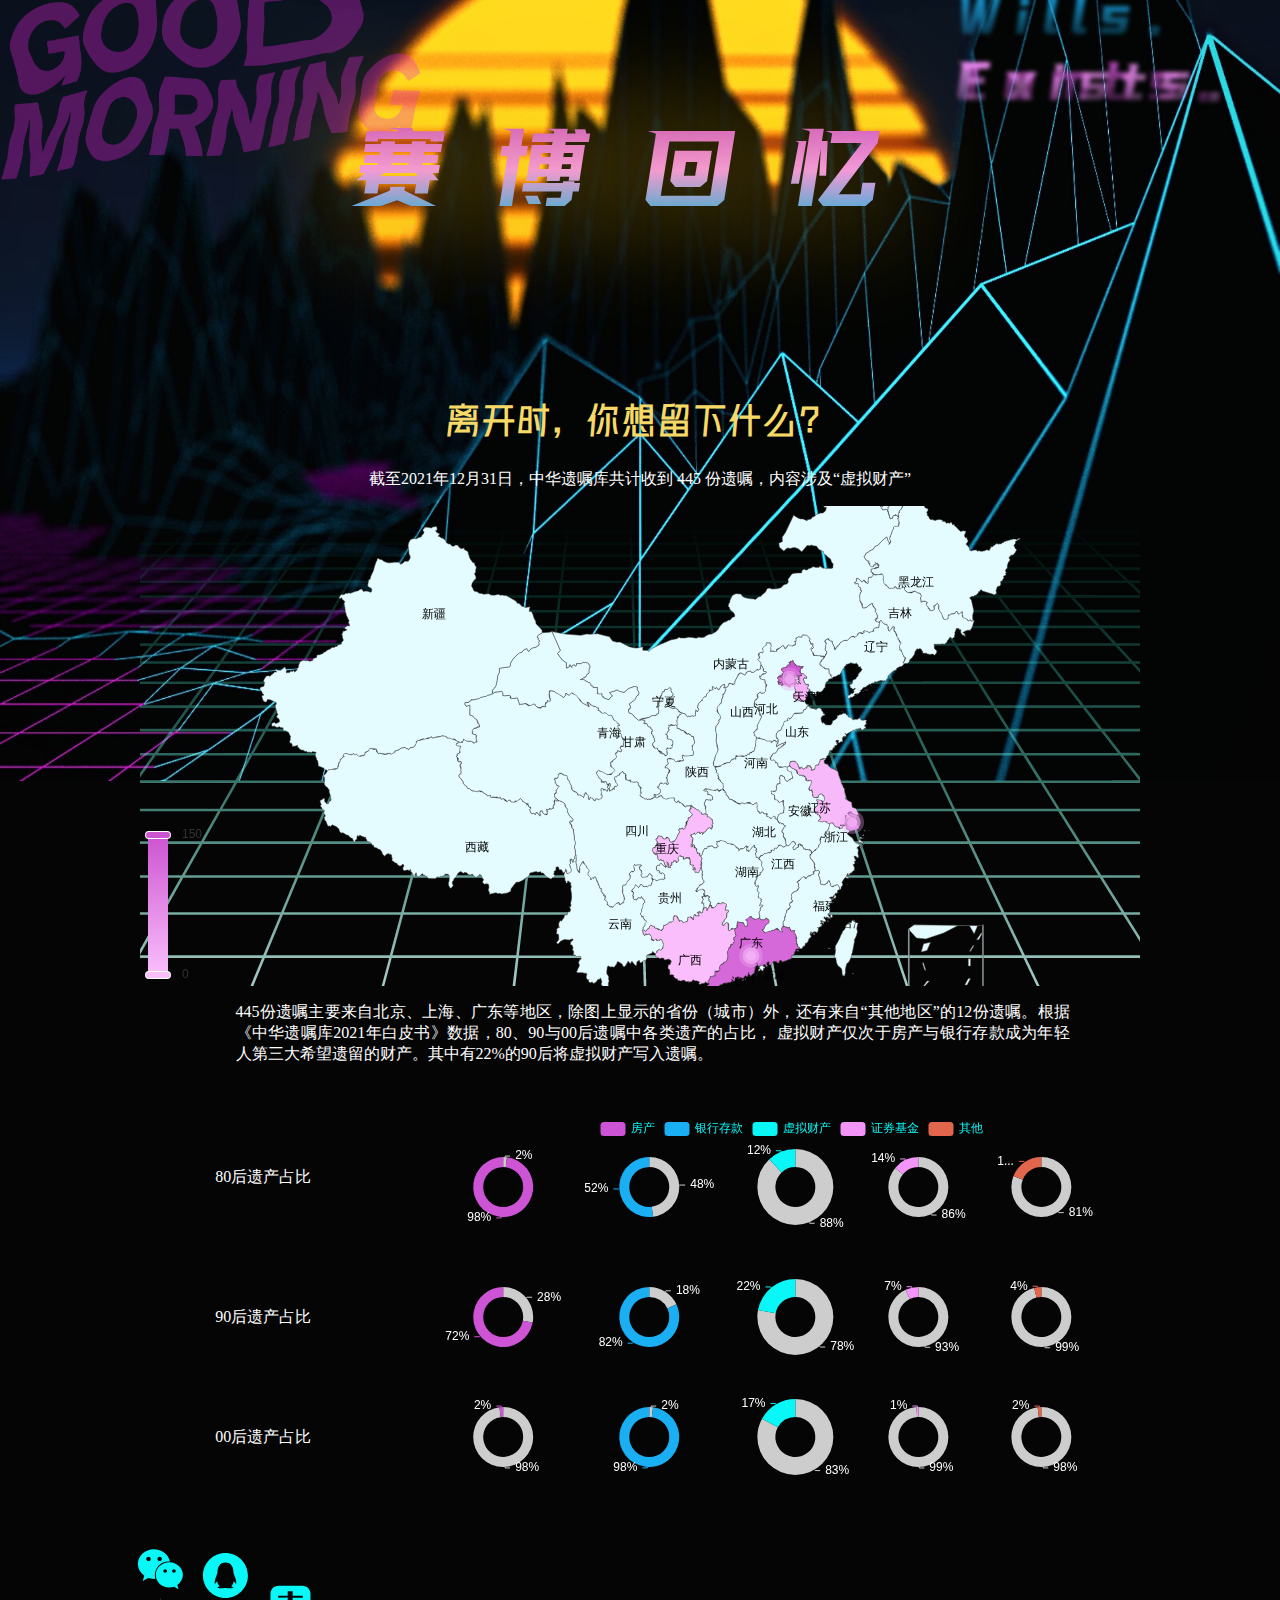
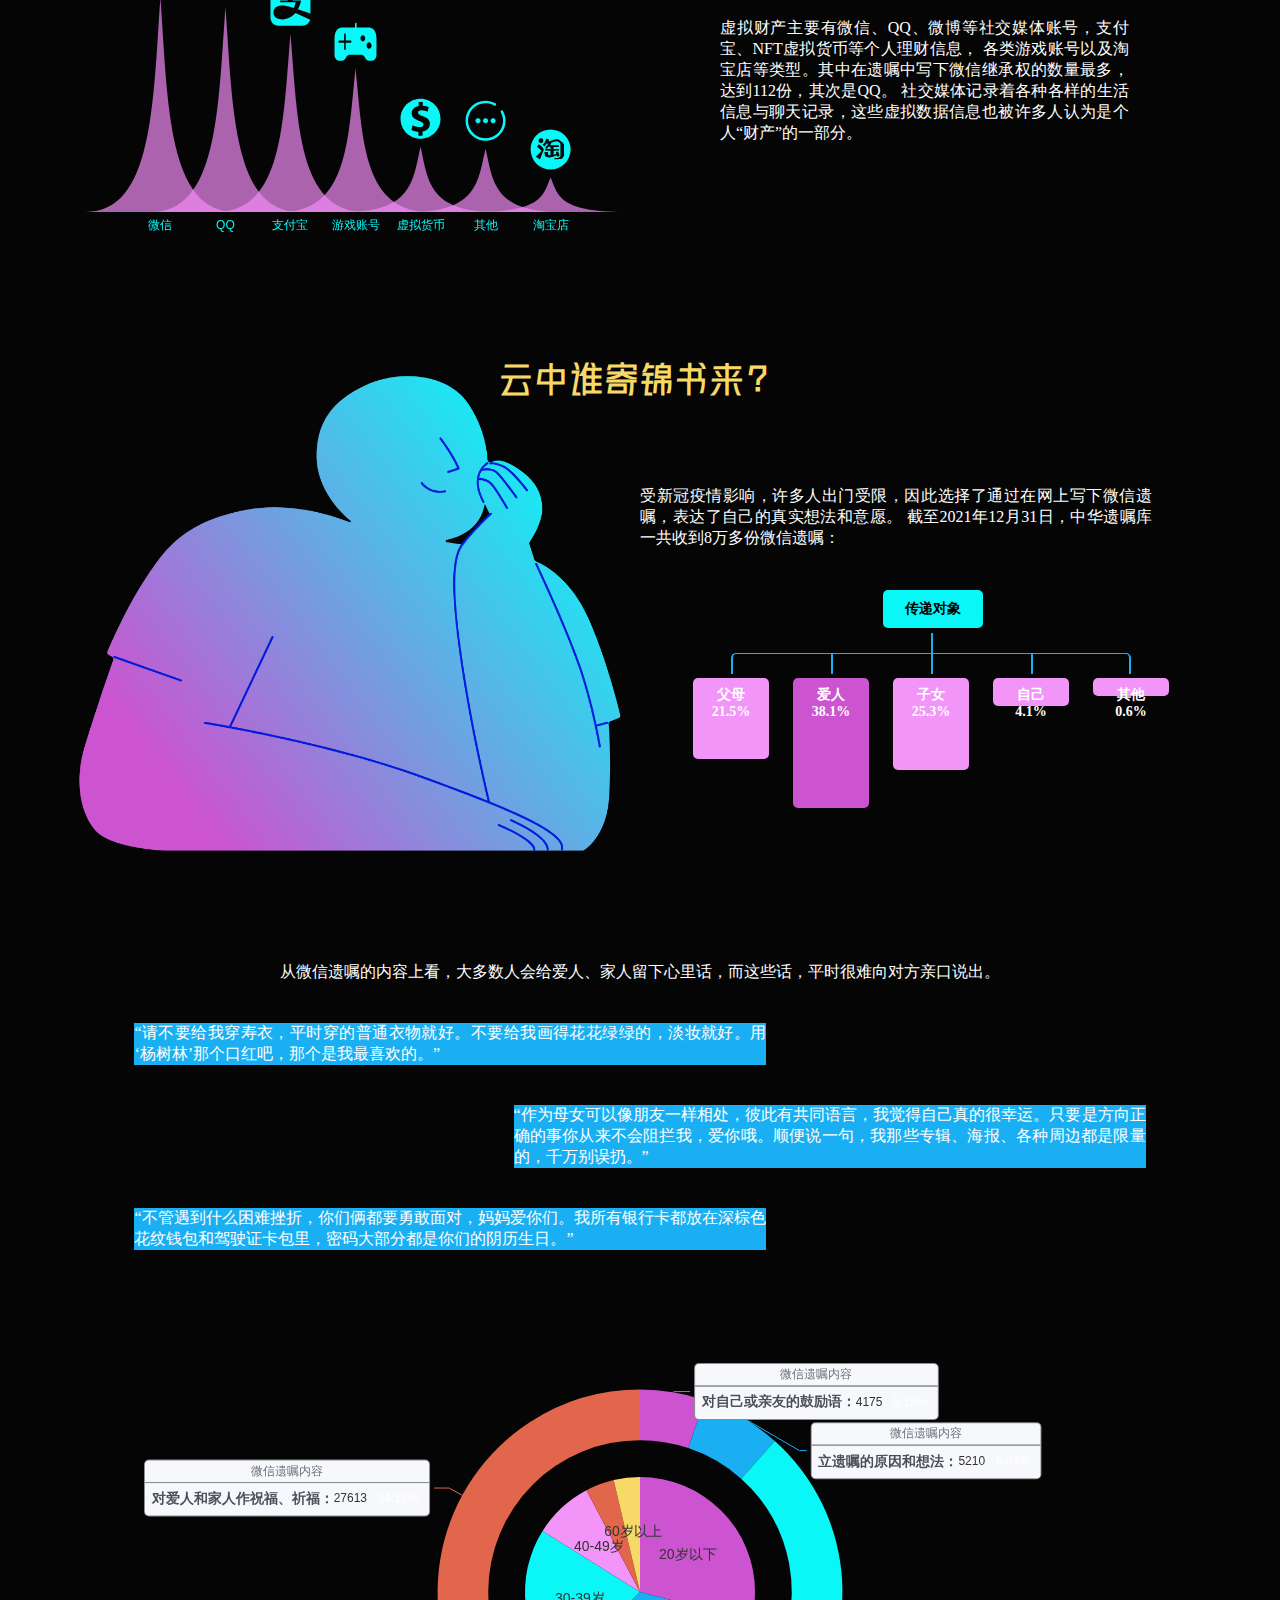
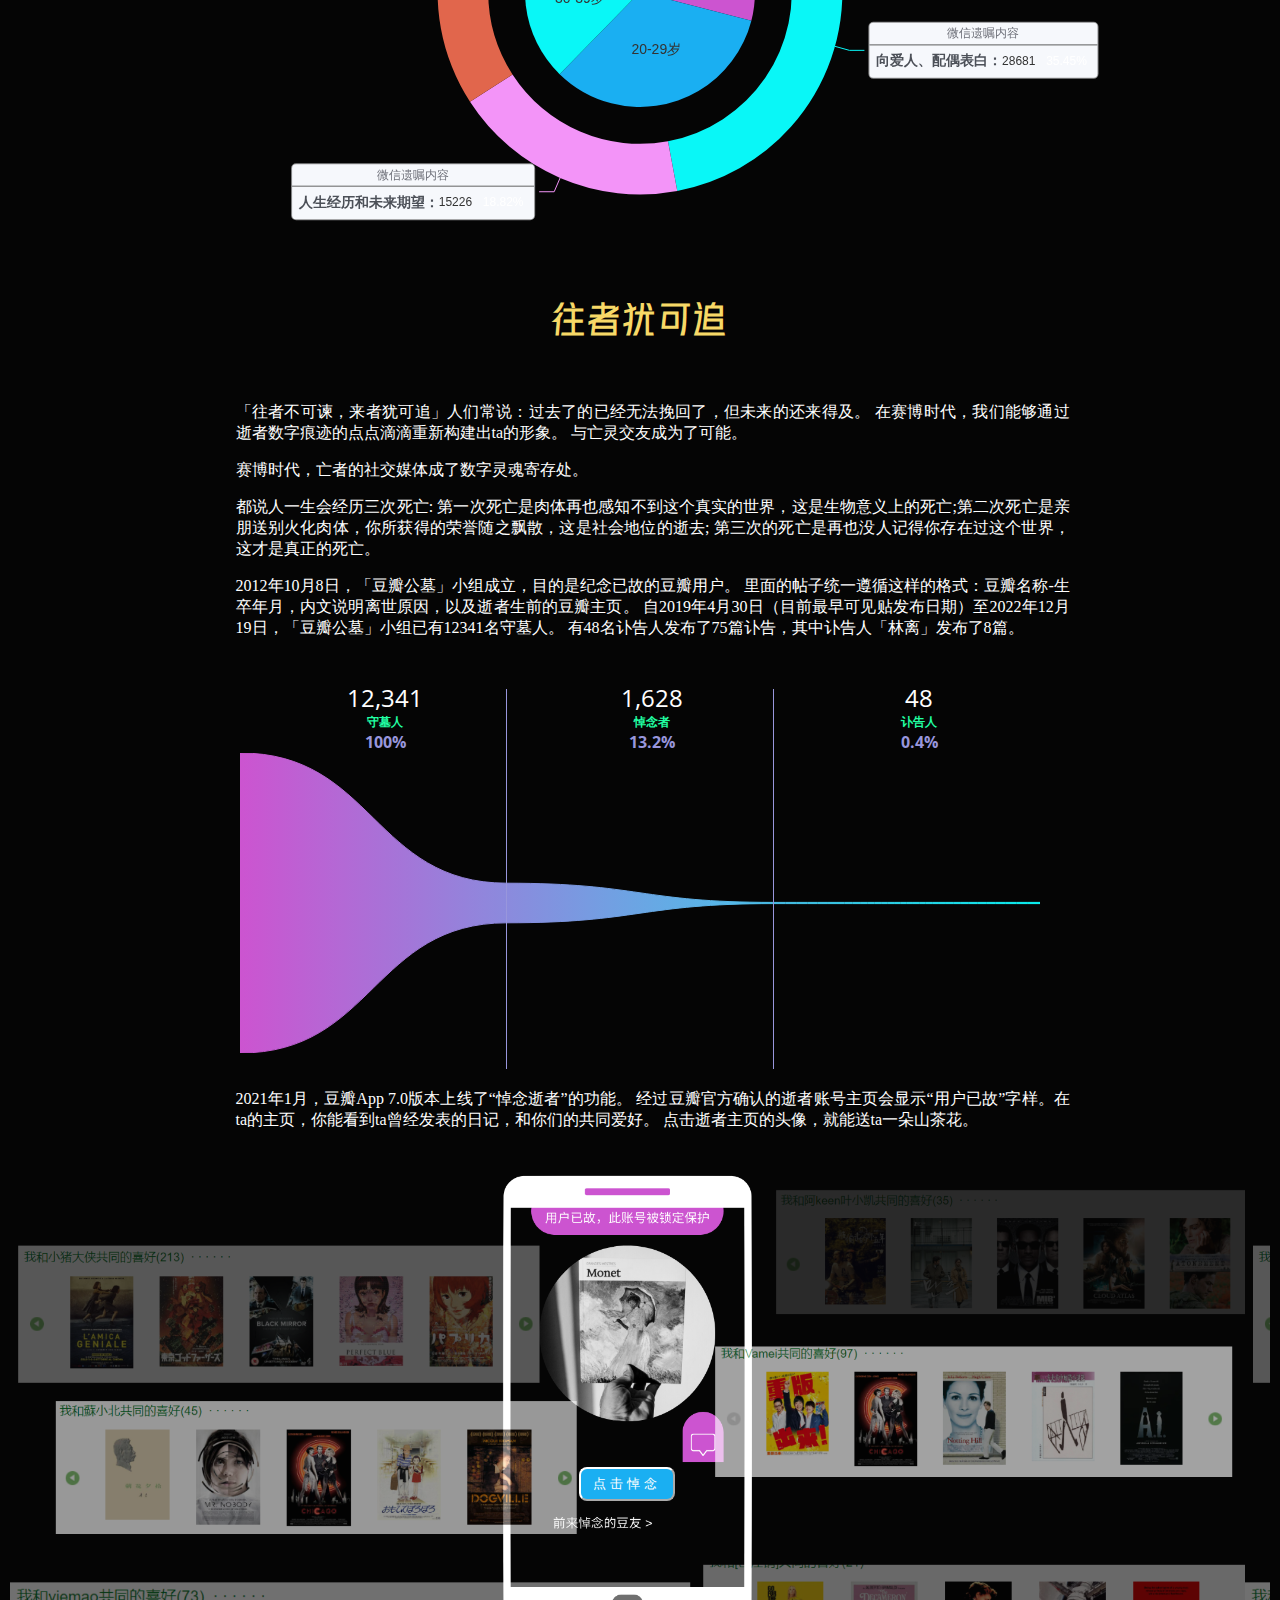
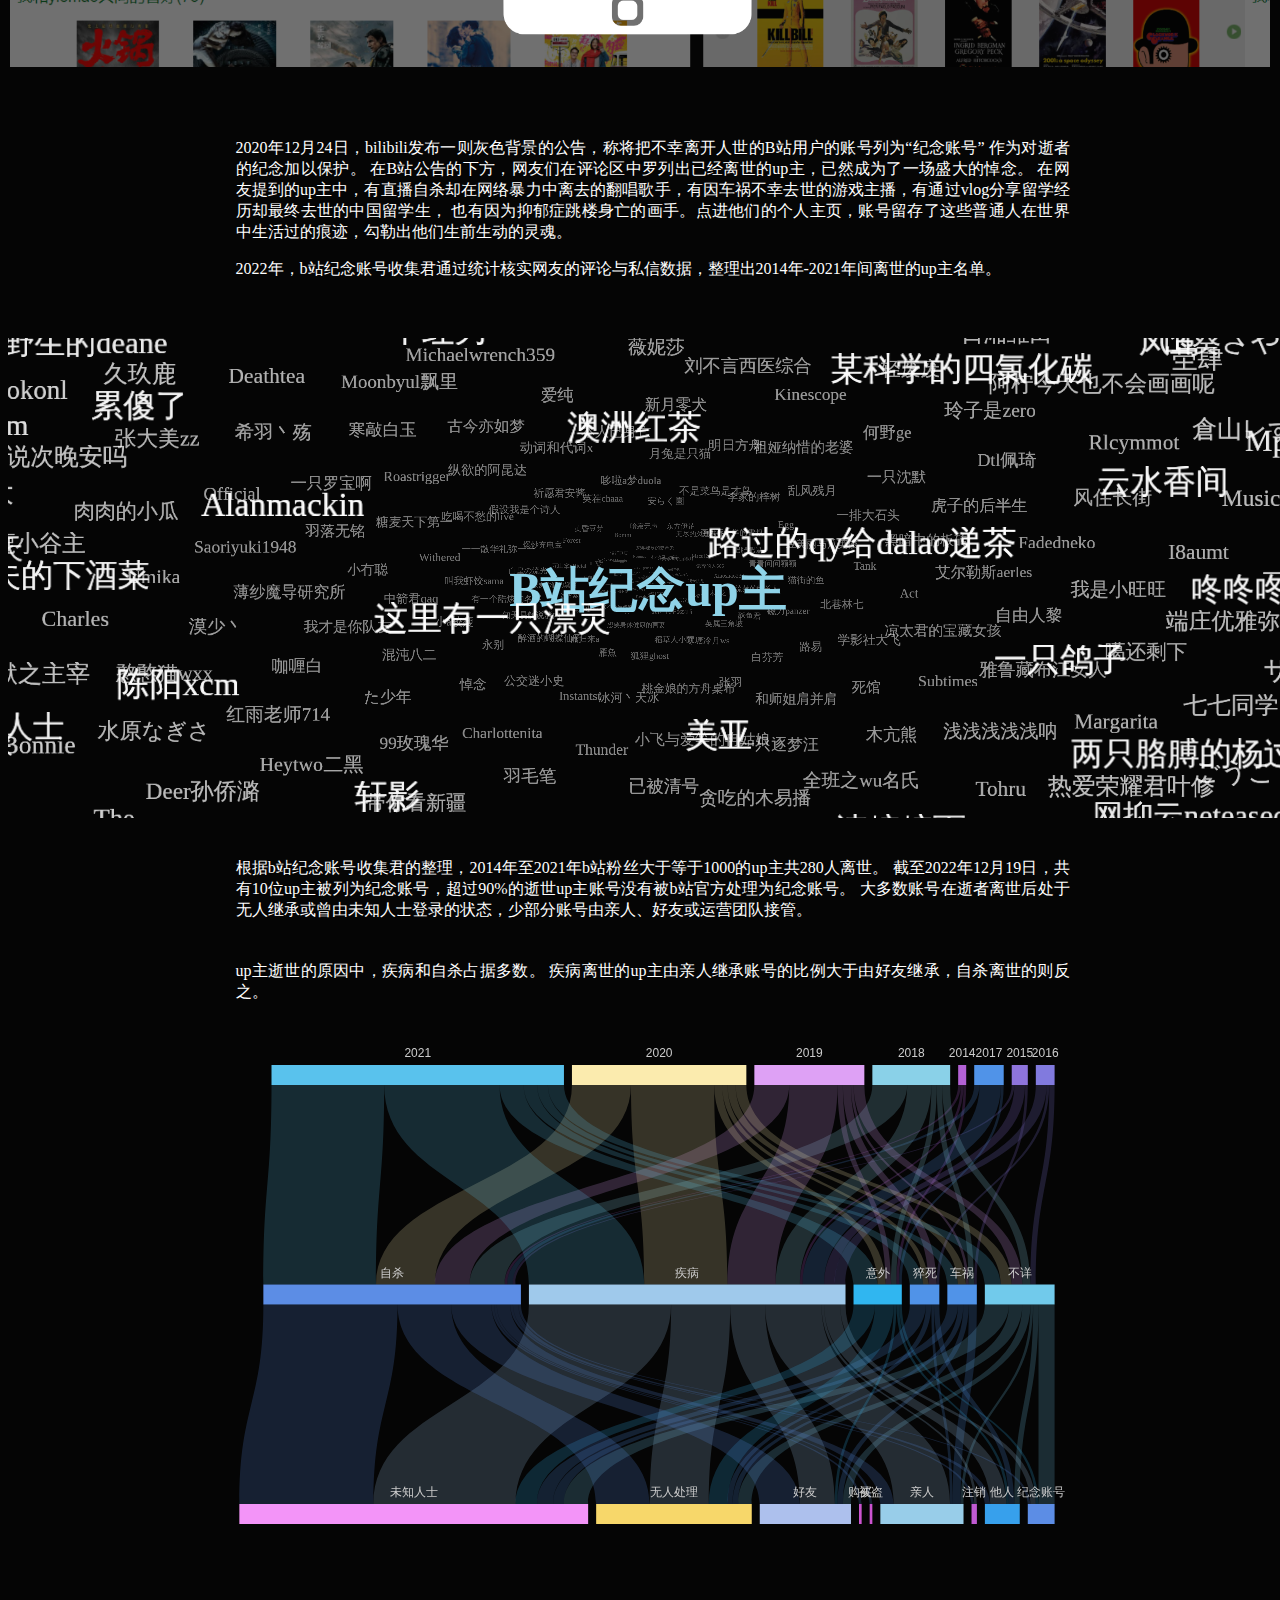
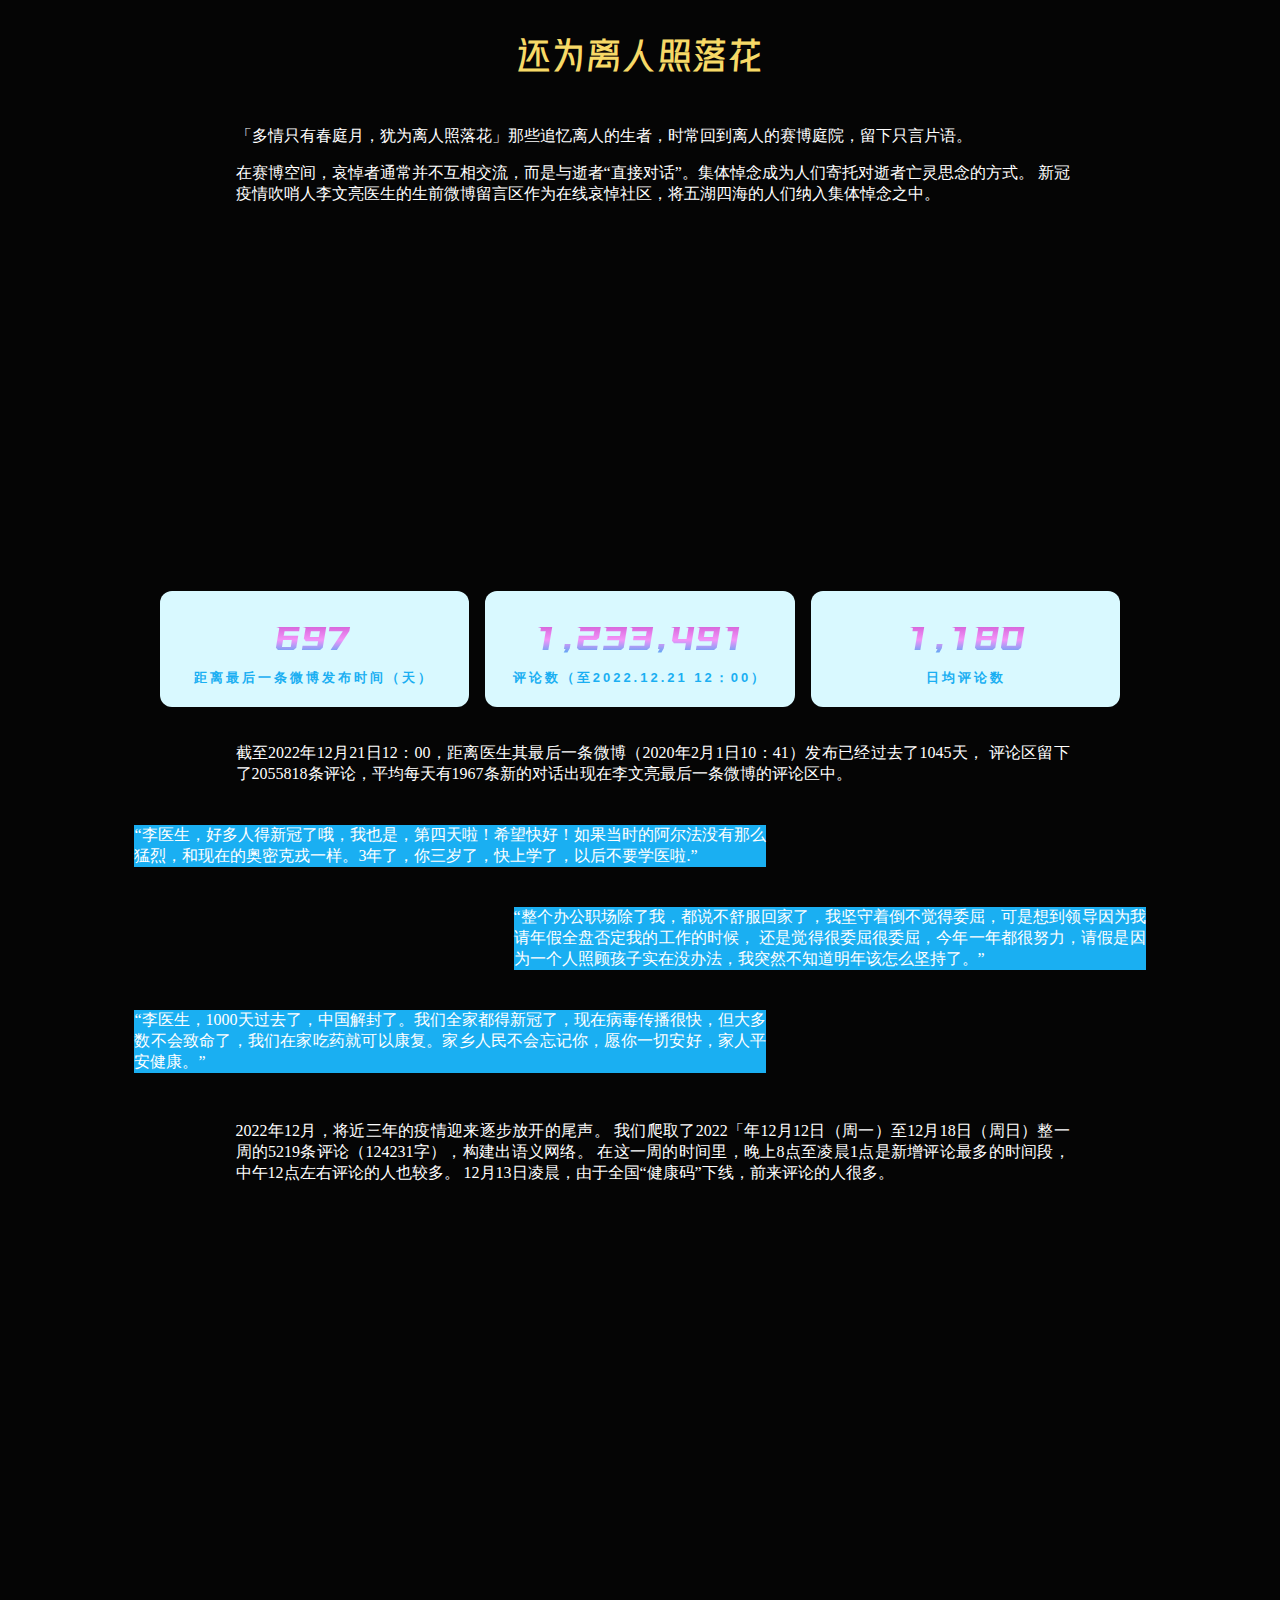
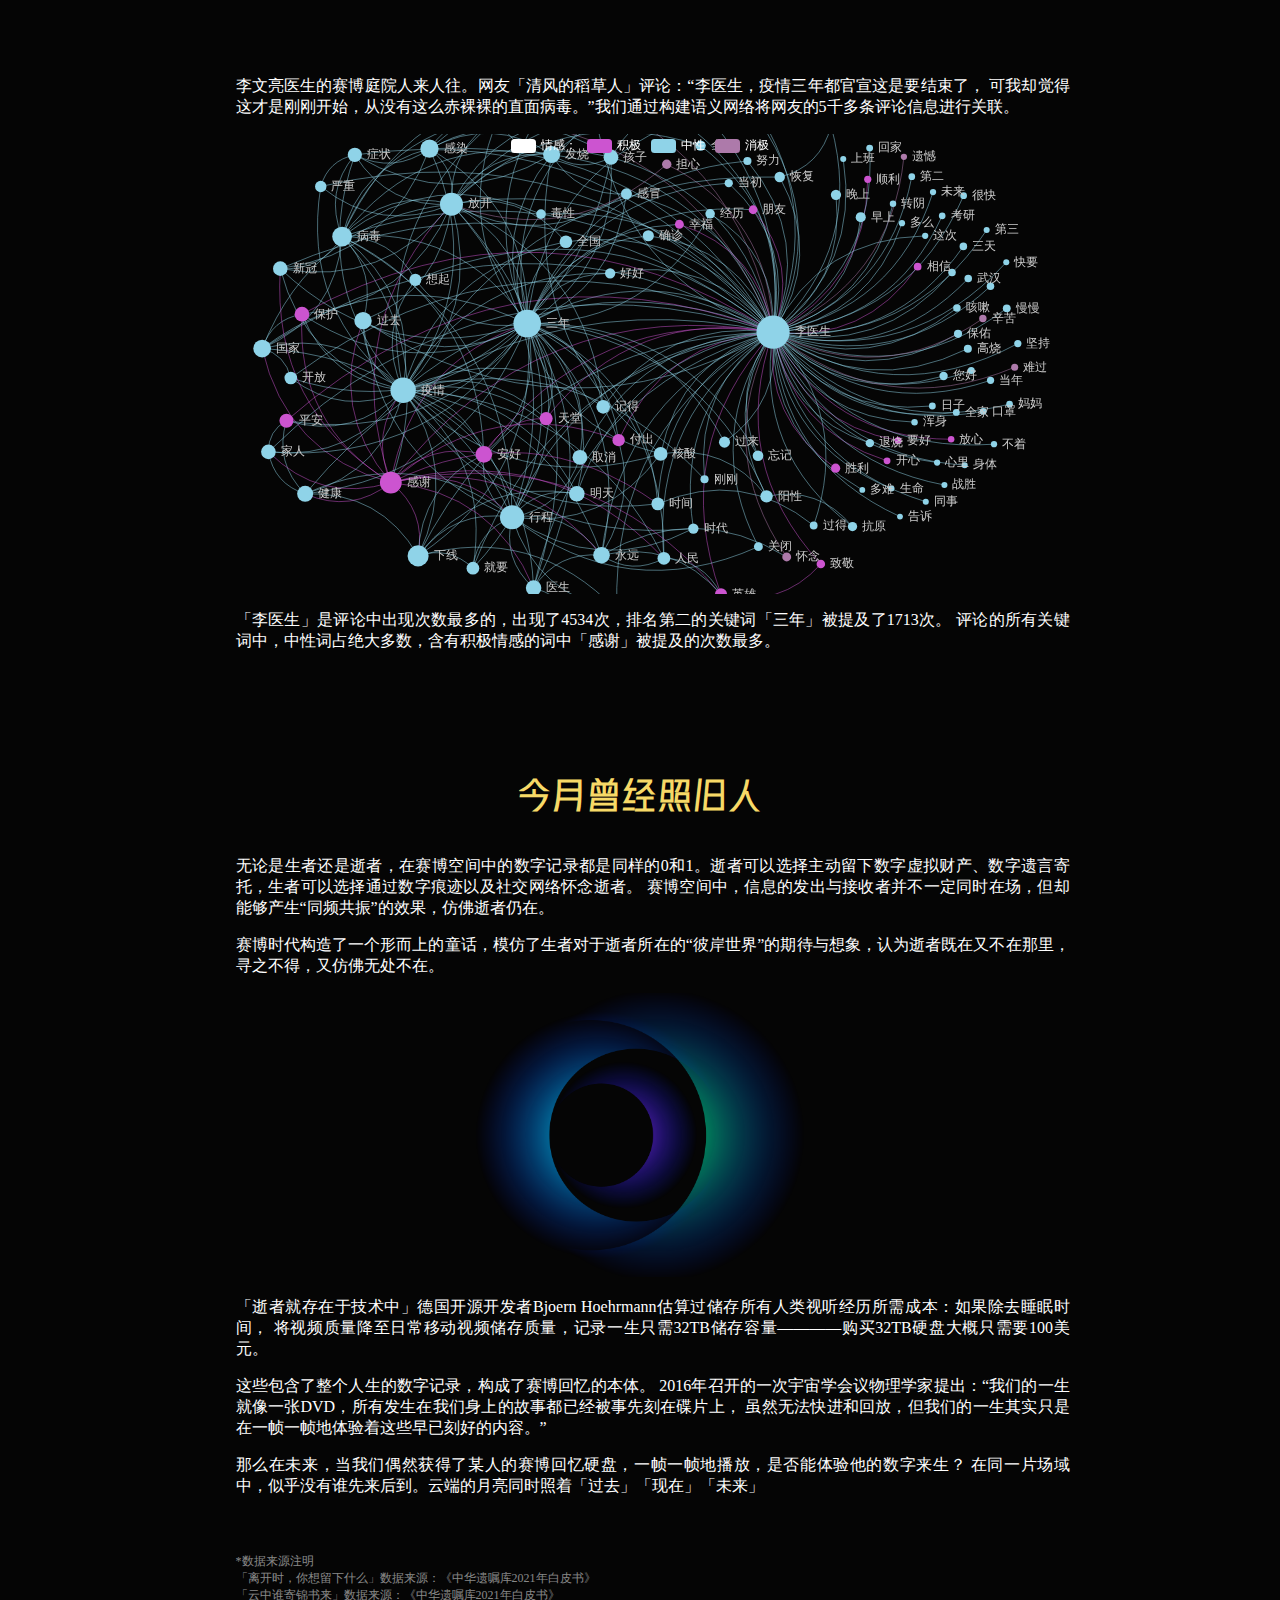
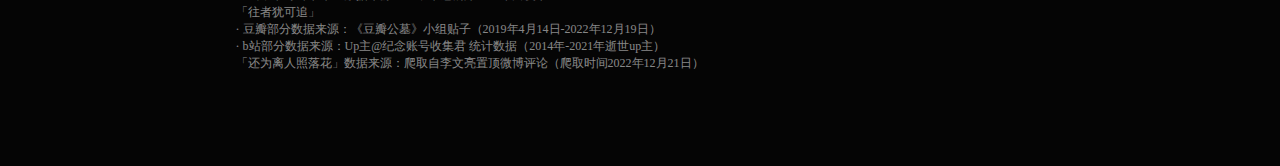
==== commit 2fb01912: "main" ====
--- a/cyberdeath/index.html
+++ b/cyberdeath/index.html
@@ -1445,9 +1445,10 @@
   <!-- 一周记录 -->
   <div class="box" style="width:100%;height:540px;">
     <p class="text" style="width:66%;padding-left:18%;text-align:justify">
+      2022年12月，将近三年的疫情迎来逐步放开的尾声。
+      我们爬取了2022「年12月12日（周一）至12月18日（周日）整一周的5219条评论（124231字），构建出语义网络。
       在这一周的时间里，晚上8点至凌晨1点是新增评论最多的时间段，中午12点左右评论的人也较多。
-      12月13日凌晨，由于全国“健康码”下线，前来评论的人很多。网友「清风的稻草人」评论：“李医生，疫情三年都官宣这是要结束了，可我却觉得这才是刚刚开始，从没有这么赤裸裸的直面病毒。”
-    </p>
+      12月13日凌晨，由于全国“健康码”下线，前来评论的人很多。</p>
     <div id="day" style="width:68%;height:460px;"></div>
     <script type="text/javascript">
       var chartDom = document.getElementById('day');
@@ -1669,8 +1670,10 @@
       });
       option = {
       tooltip: {
-        position: 'top'
+        position: 'top'，
+        color:'#fff',
       },
+
       title: title,
       color: [
         '#cc54d0',
@@ -1692,8 +1695,9 @@
     </script>
 
   <p class="text" style="width:66%;padding-left:18%;text-align:justify">
-    2022年12月，将近三年的疫情迎来逐步放开的尾声。李文亮医生的赛博庭院人来人往。
-    我们爬取了2022「年12月12日（周一）至12月18日（周日）整一周的5219条评论（124231字），构建出语义网络。
+    李文亮医生的赛博庭院人来人往。网友「清风的稻草人」评论：“李医生，疫情三年都官宣这是要结束了，
+    可我却觉得这才是刚刚开始，从没有这么赤裸裸的直面病毒。”我们通过构建语义网络将网友的5千多条评论信息进行关联。
+
   </p>
   <div id="net" style="width:100%;height:460px">
     </div>
@@ -1714,6 +1718,12 @@
           })
         }
       ],
+      legend: {
+        top: "0%",
+        textStyle: {
+        color: "#fff"
+      }
+      },
       label: {
         position: 'top',
         color:'#ccc'
@@ -1737,6 +1747,7 @@
           links: graph.links,
           categories: graph.categories,
           roam: true,
+
           label: {
             show: true,
             position: 'right',
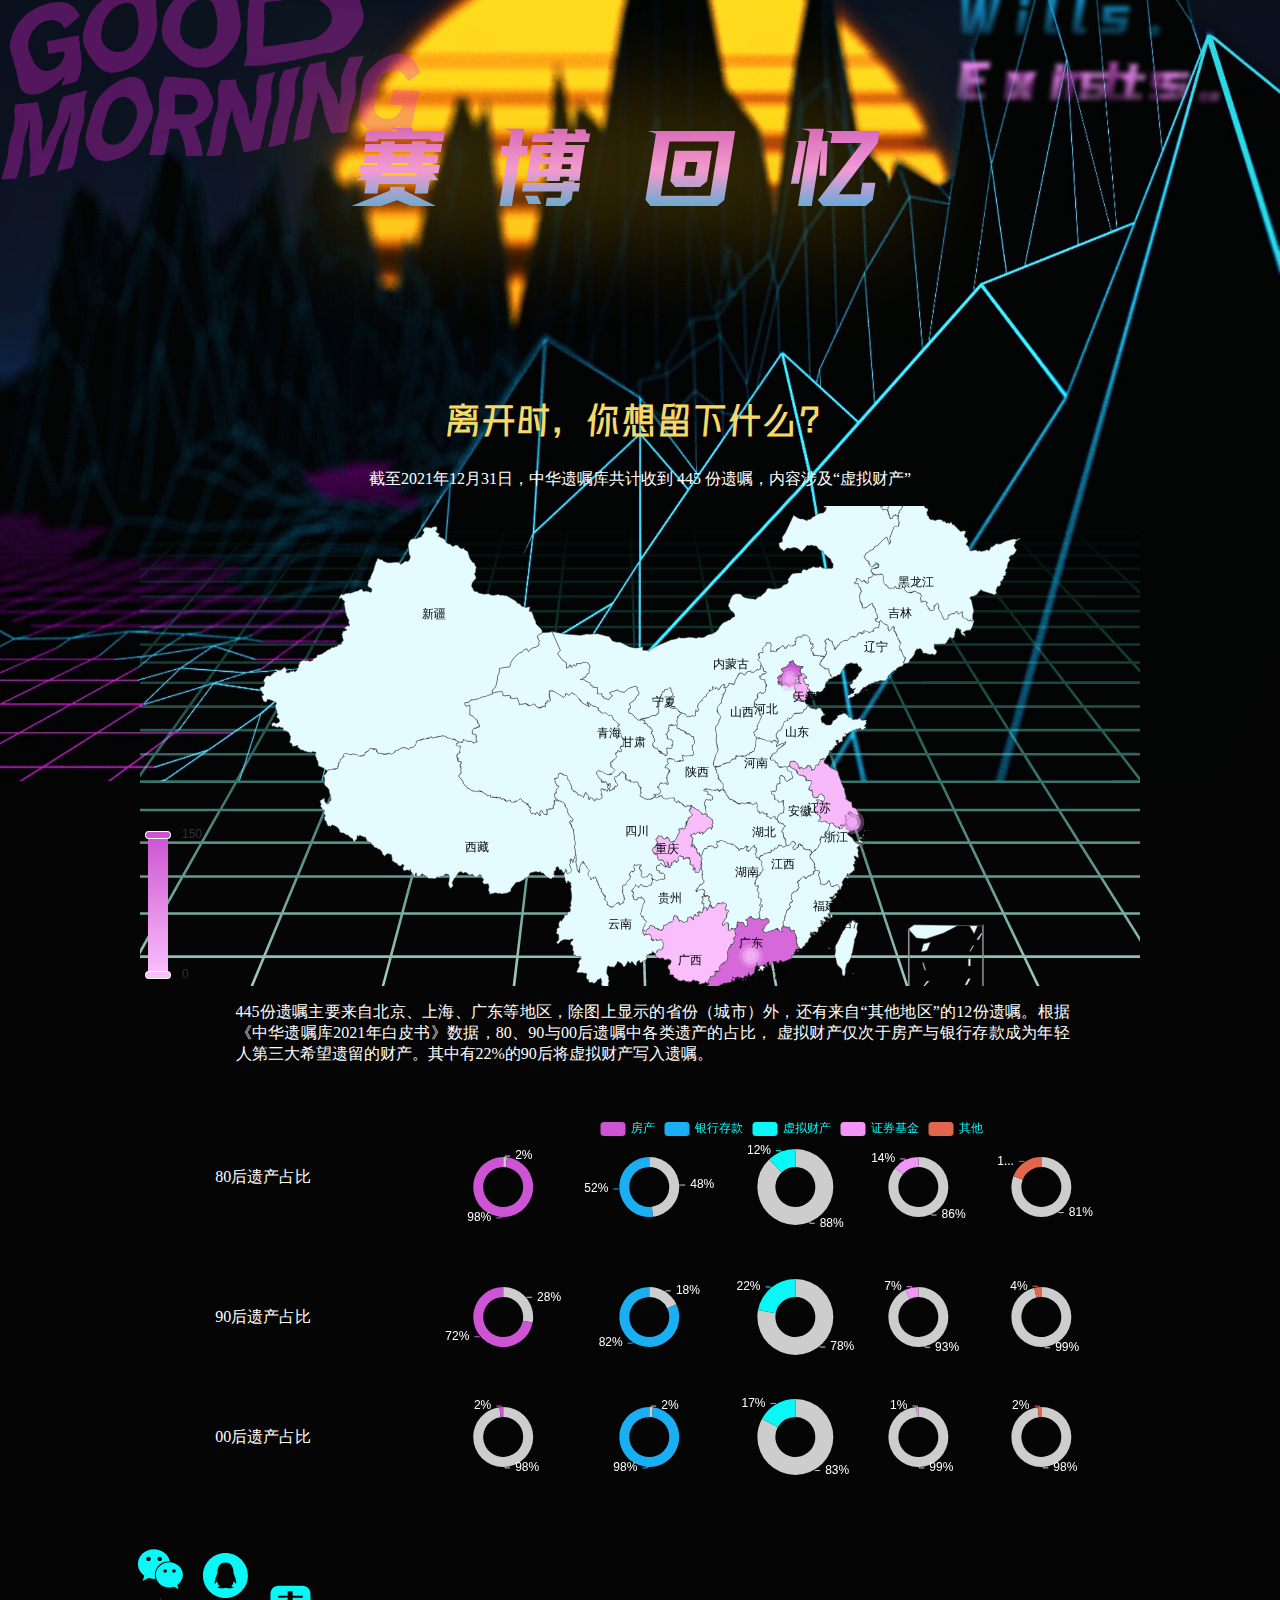
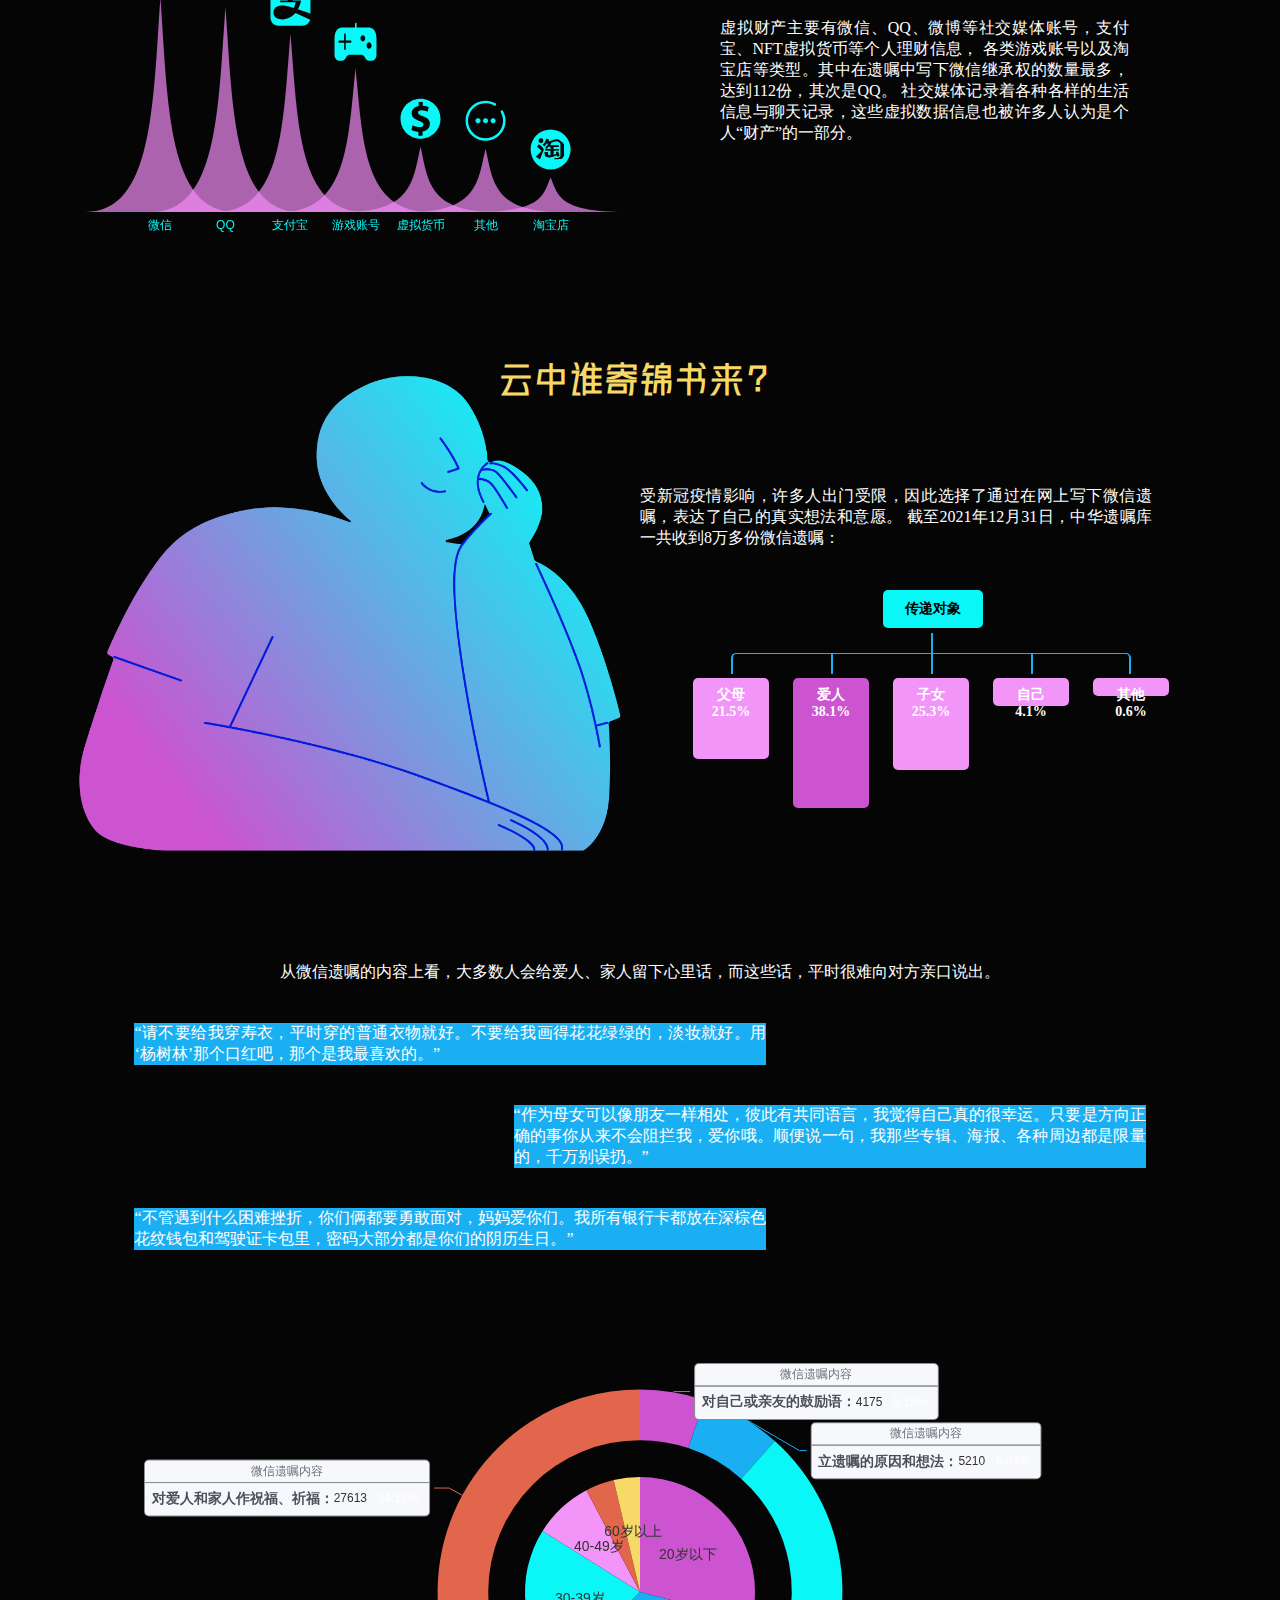
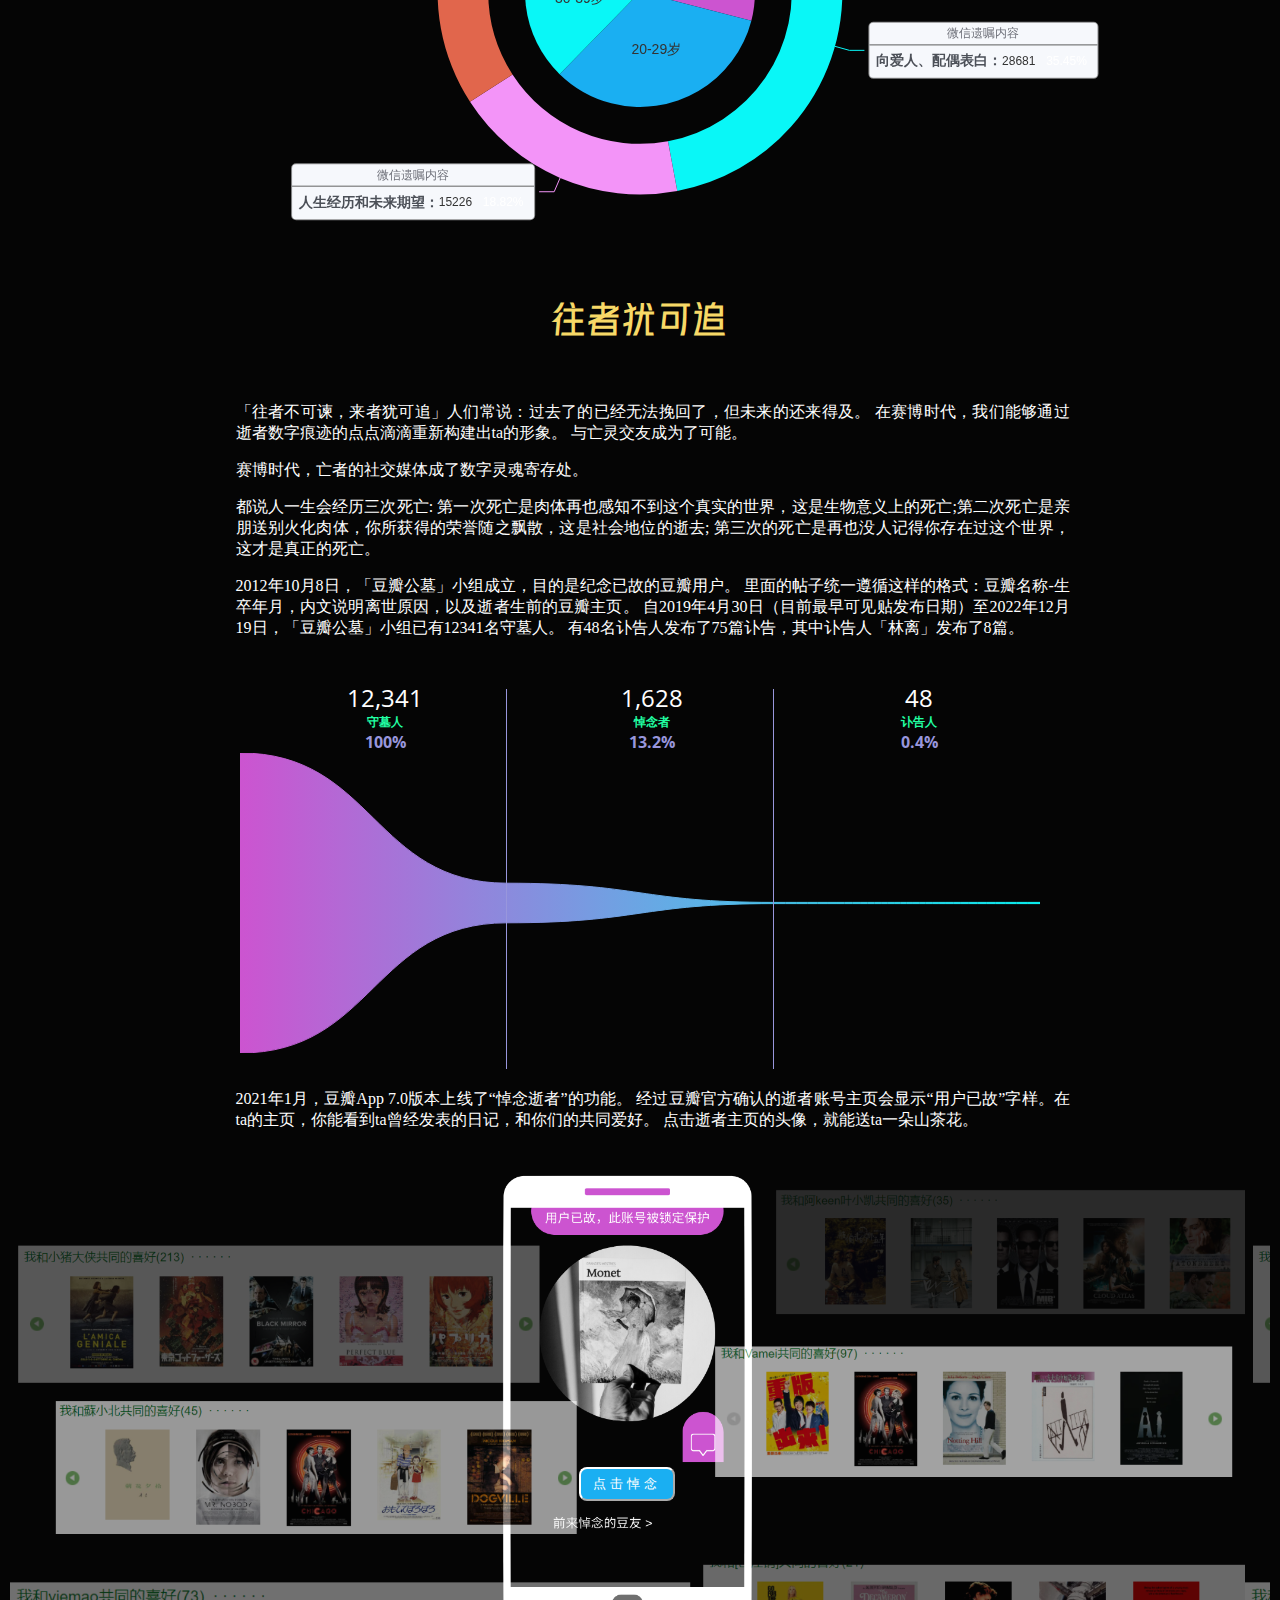
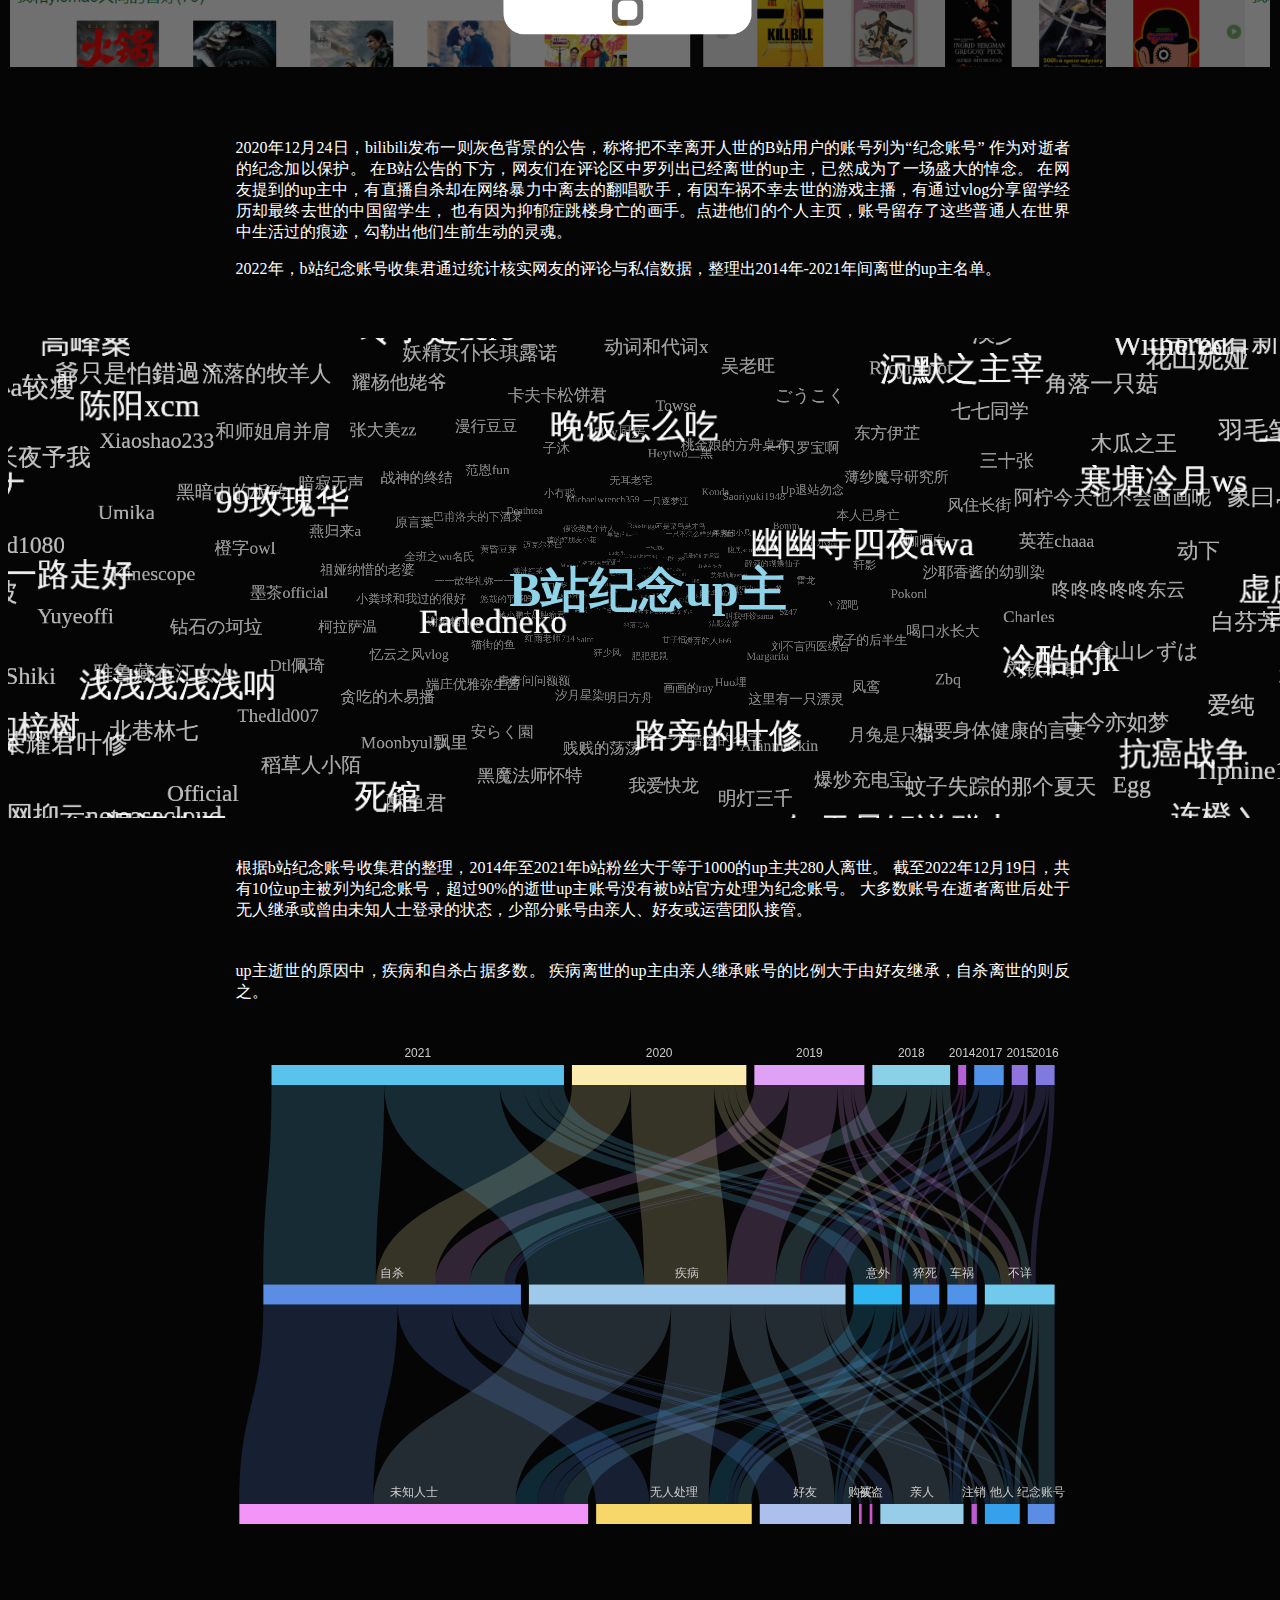
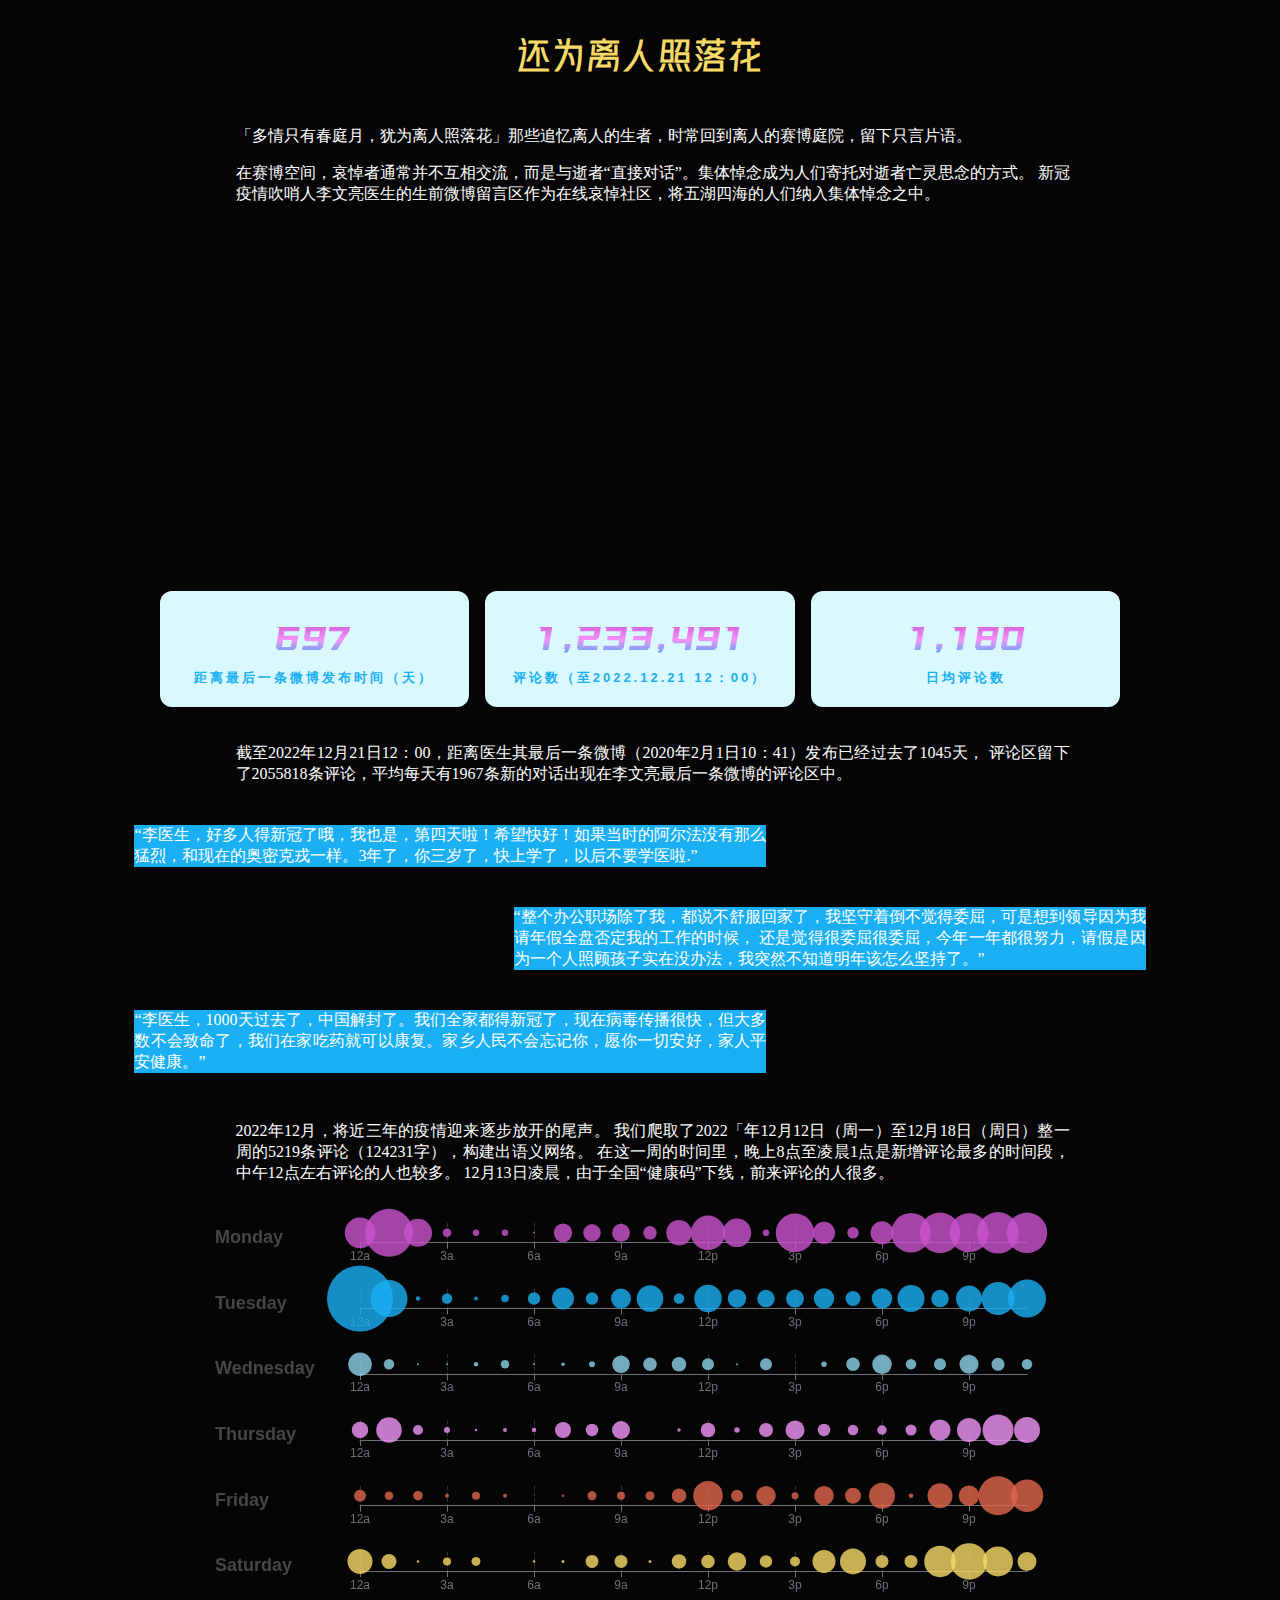
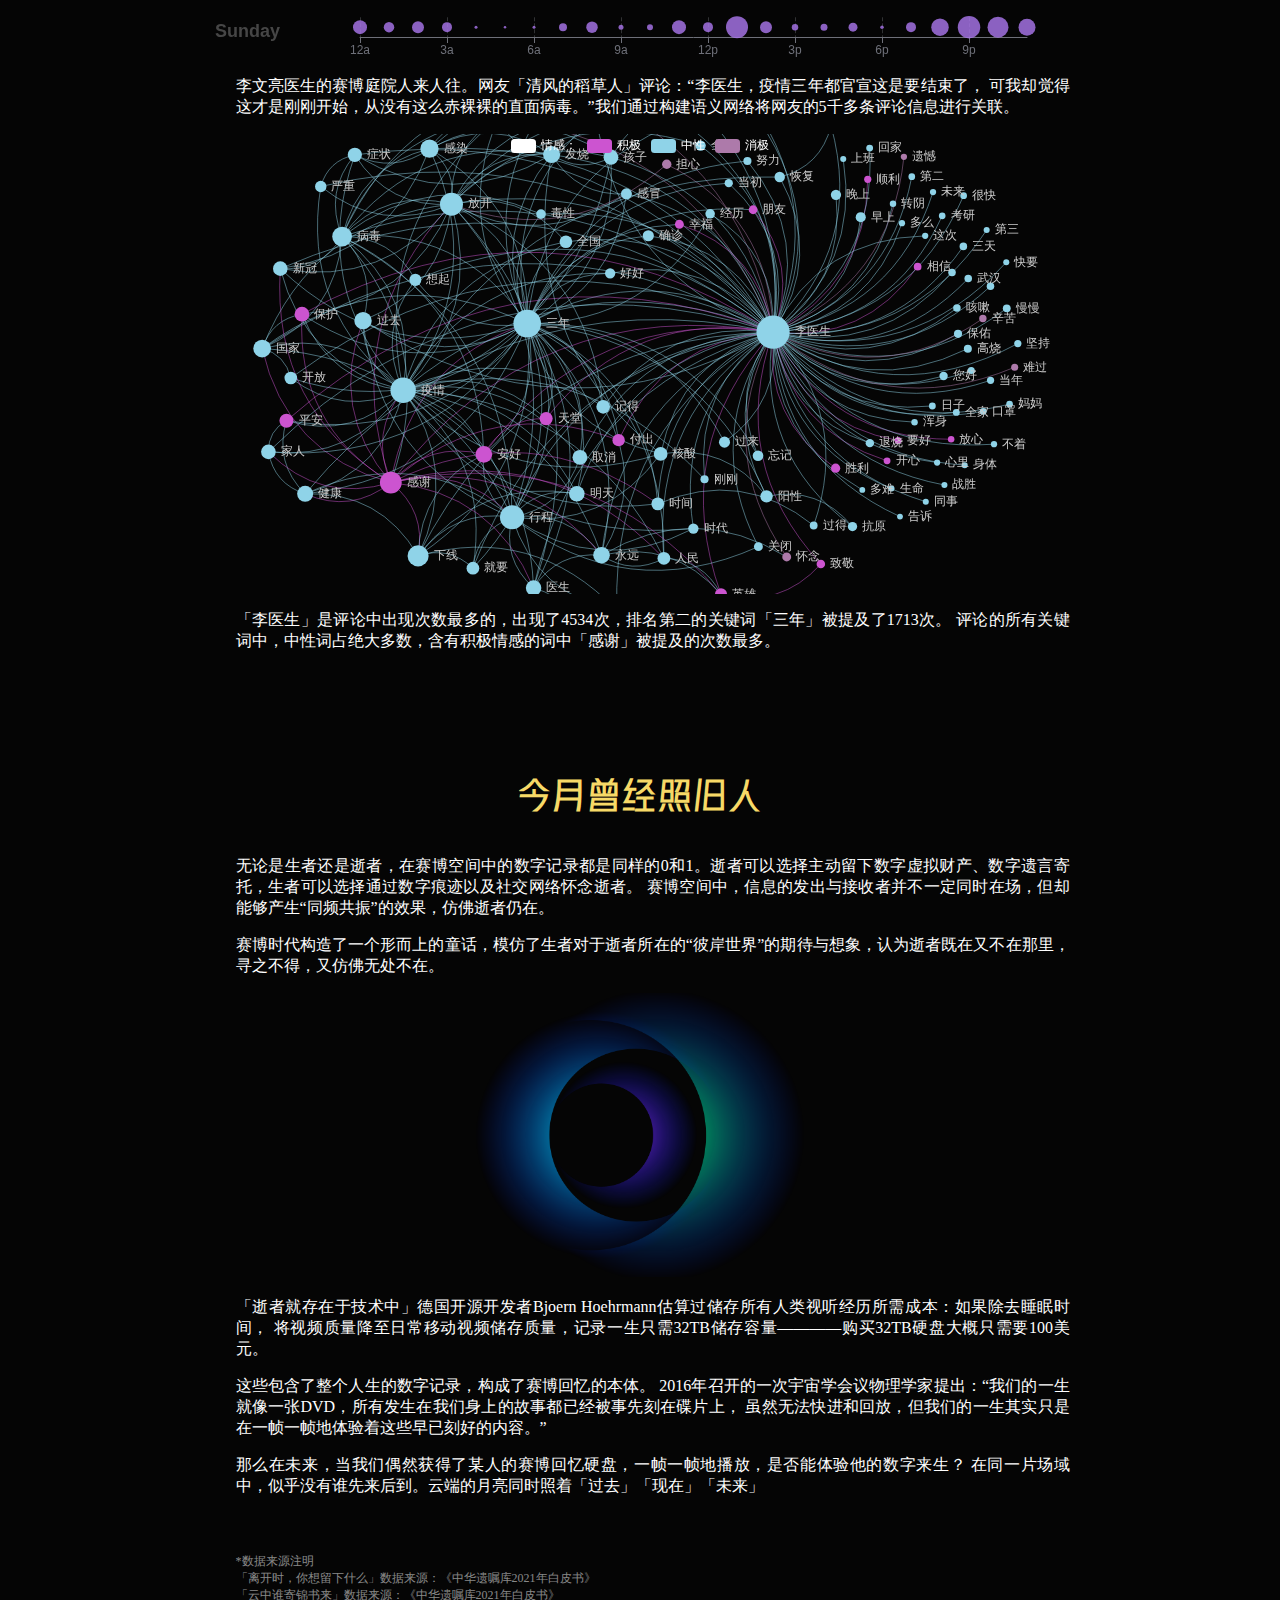
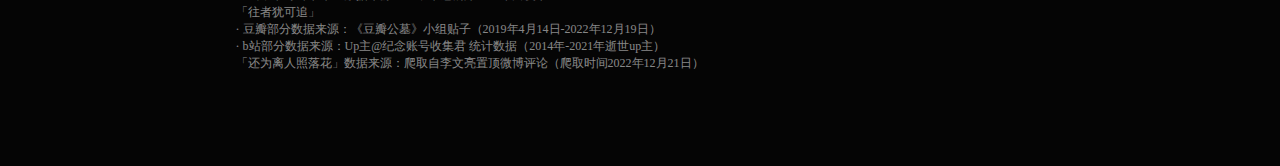
==== commit a3abe67f: "main" ====
--- a/cyberdeath/index.html
+++ b/cyberdeath/index.html
@@ -1670,10 +1670,8 @@
       });
       option = {
       tooltip: {
-        position: 'top'，
-        color:'#fff',
+        position: 'top'
       },
-
       title: title,
       color: [
         '#cc54d0',
